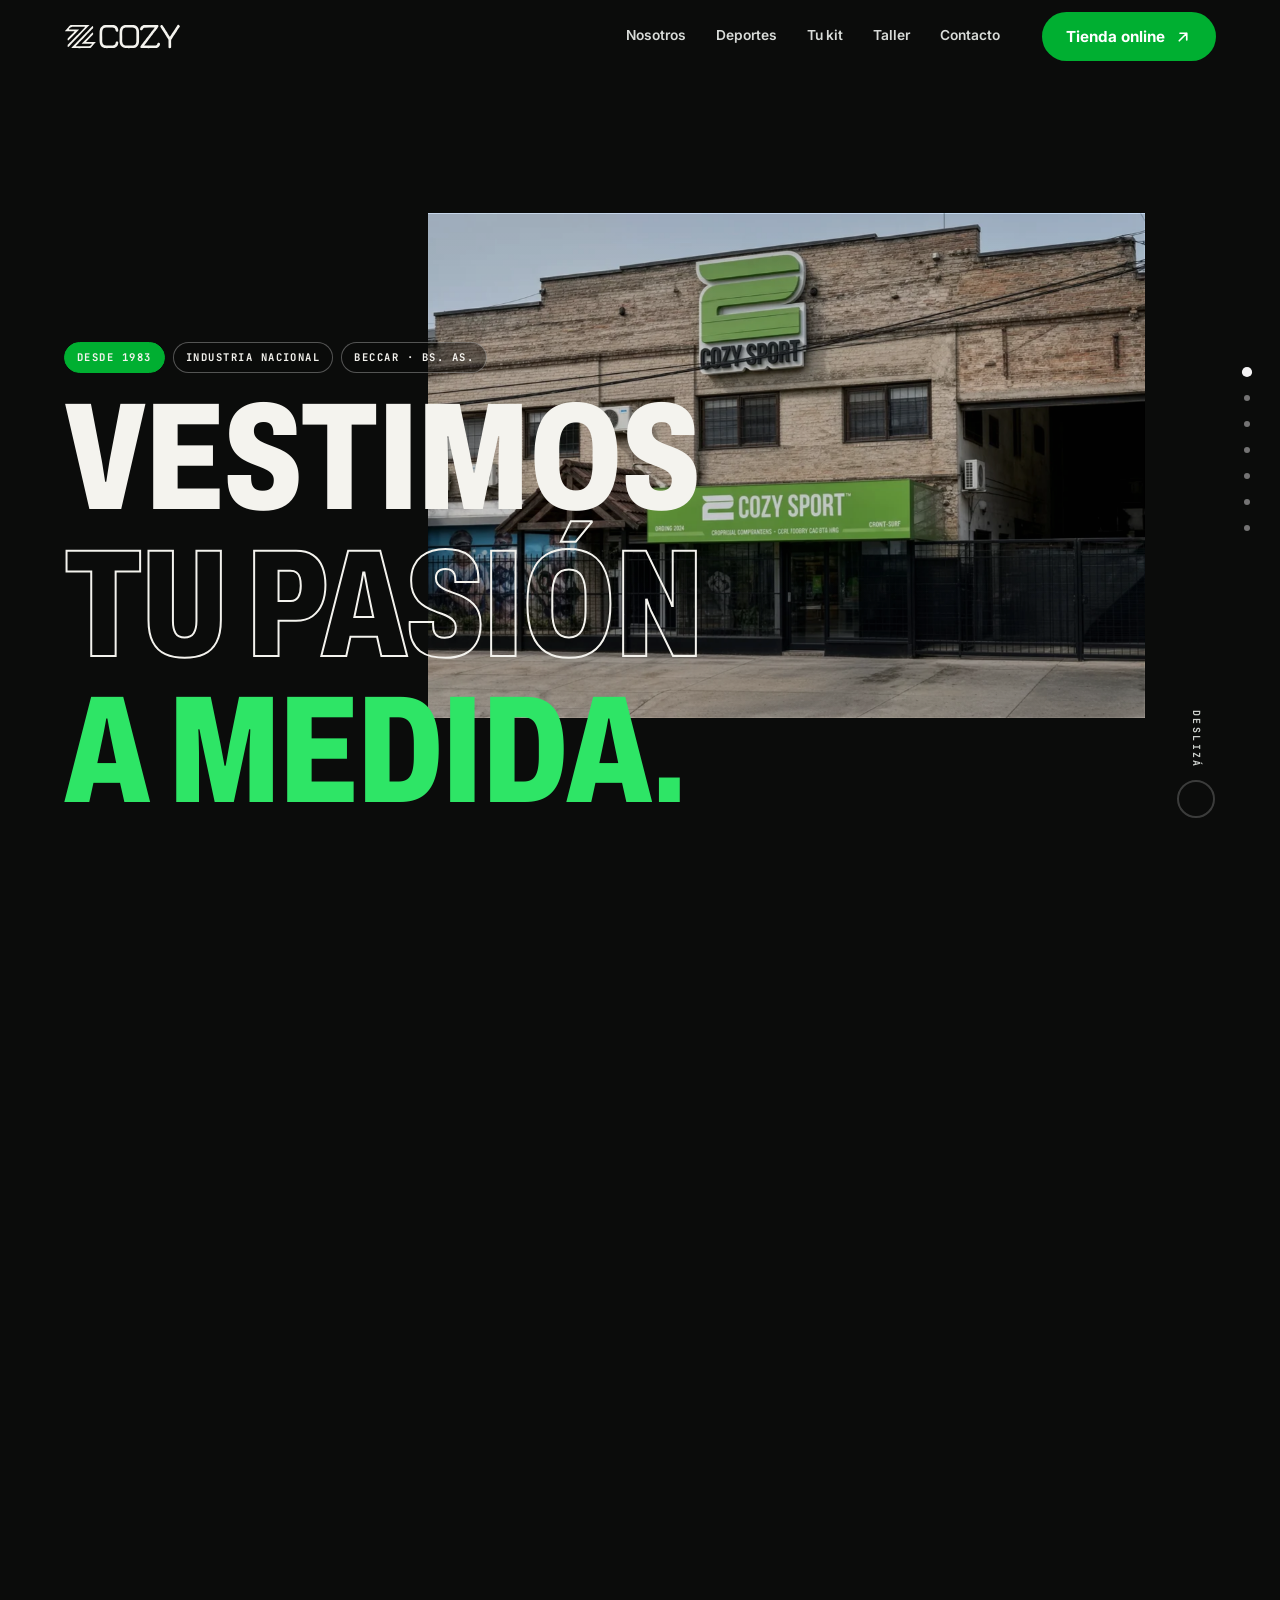
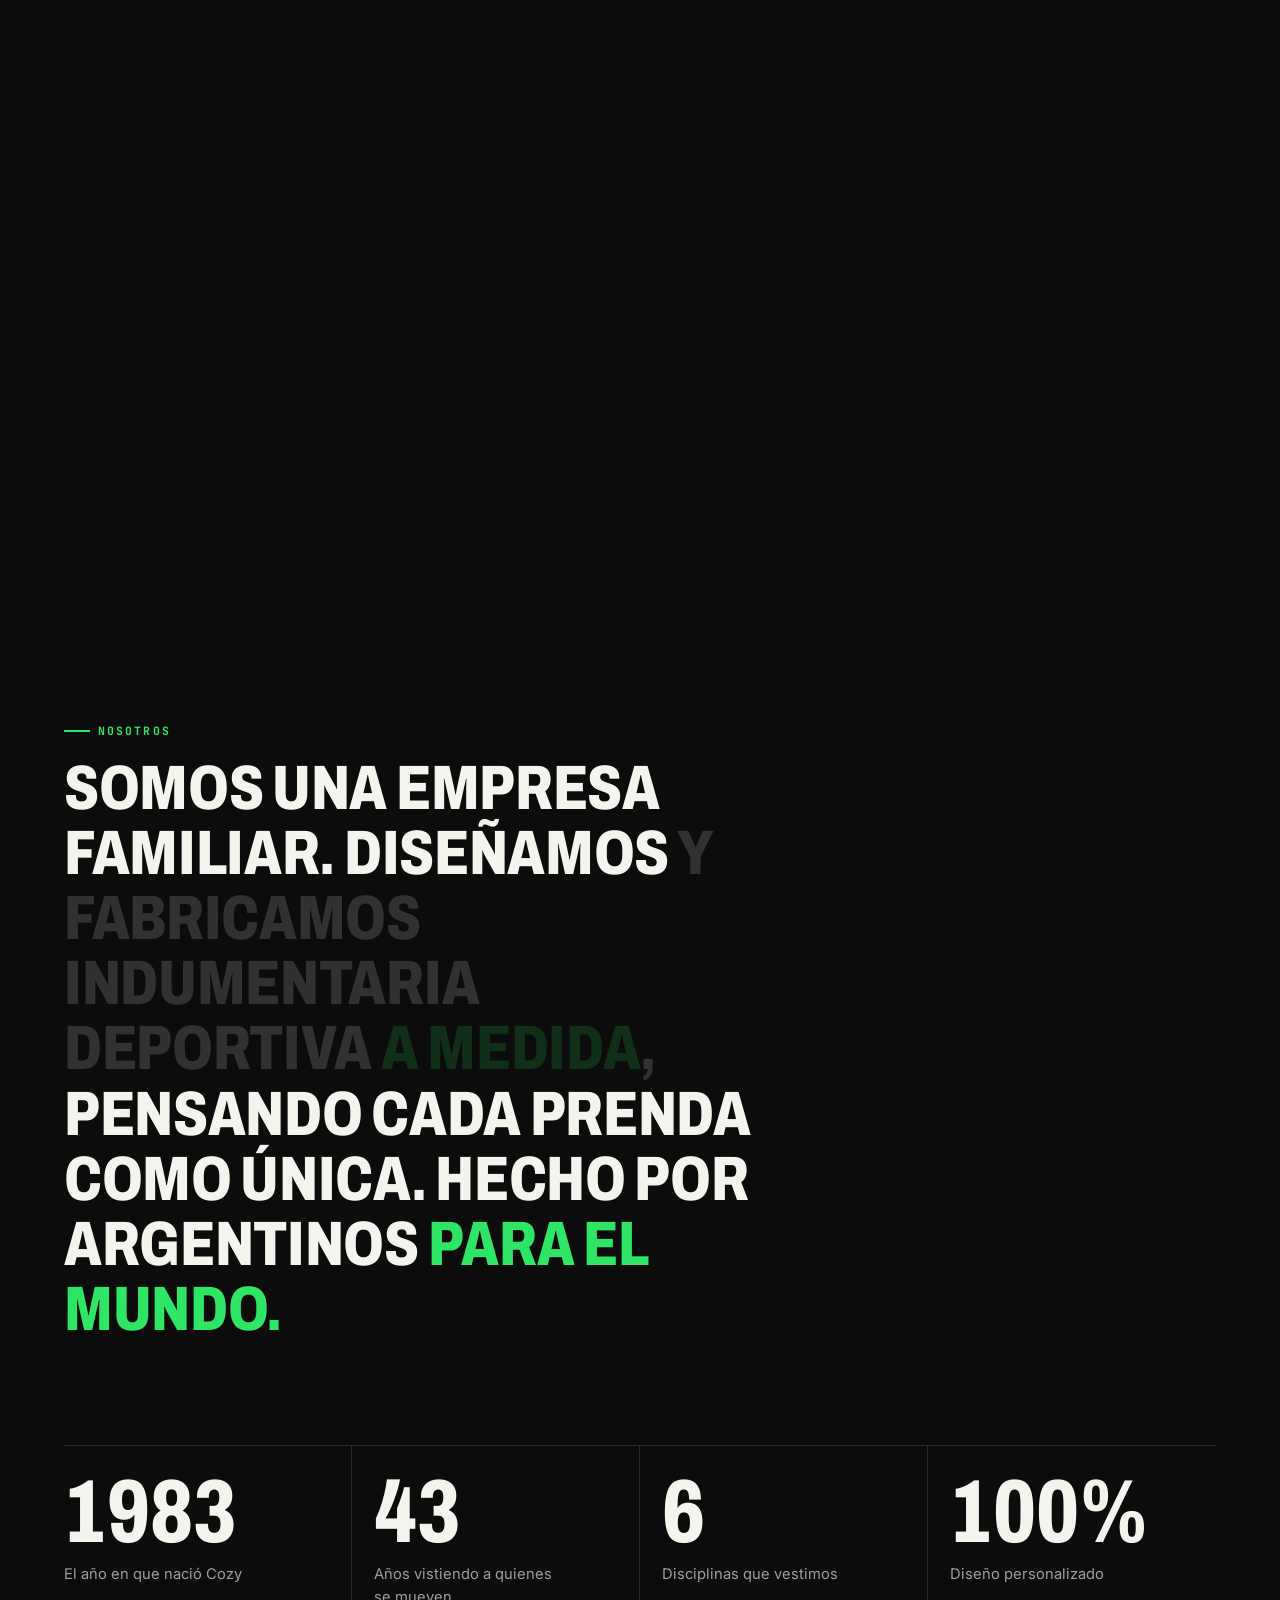
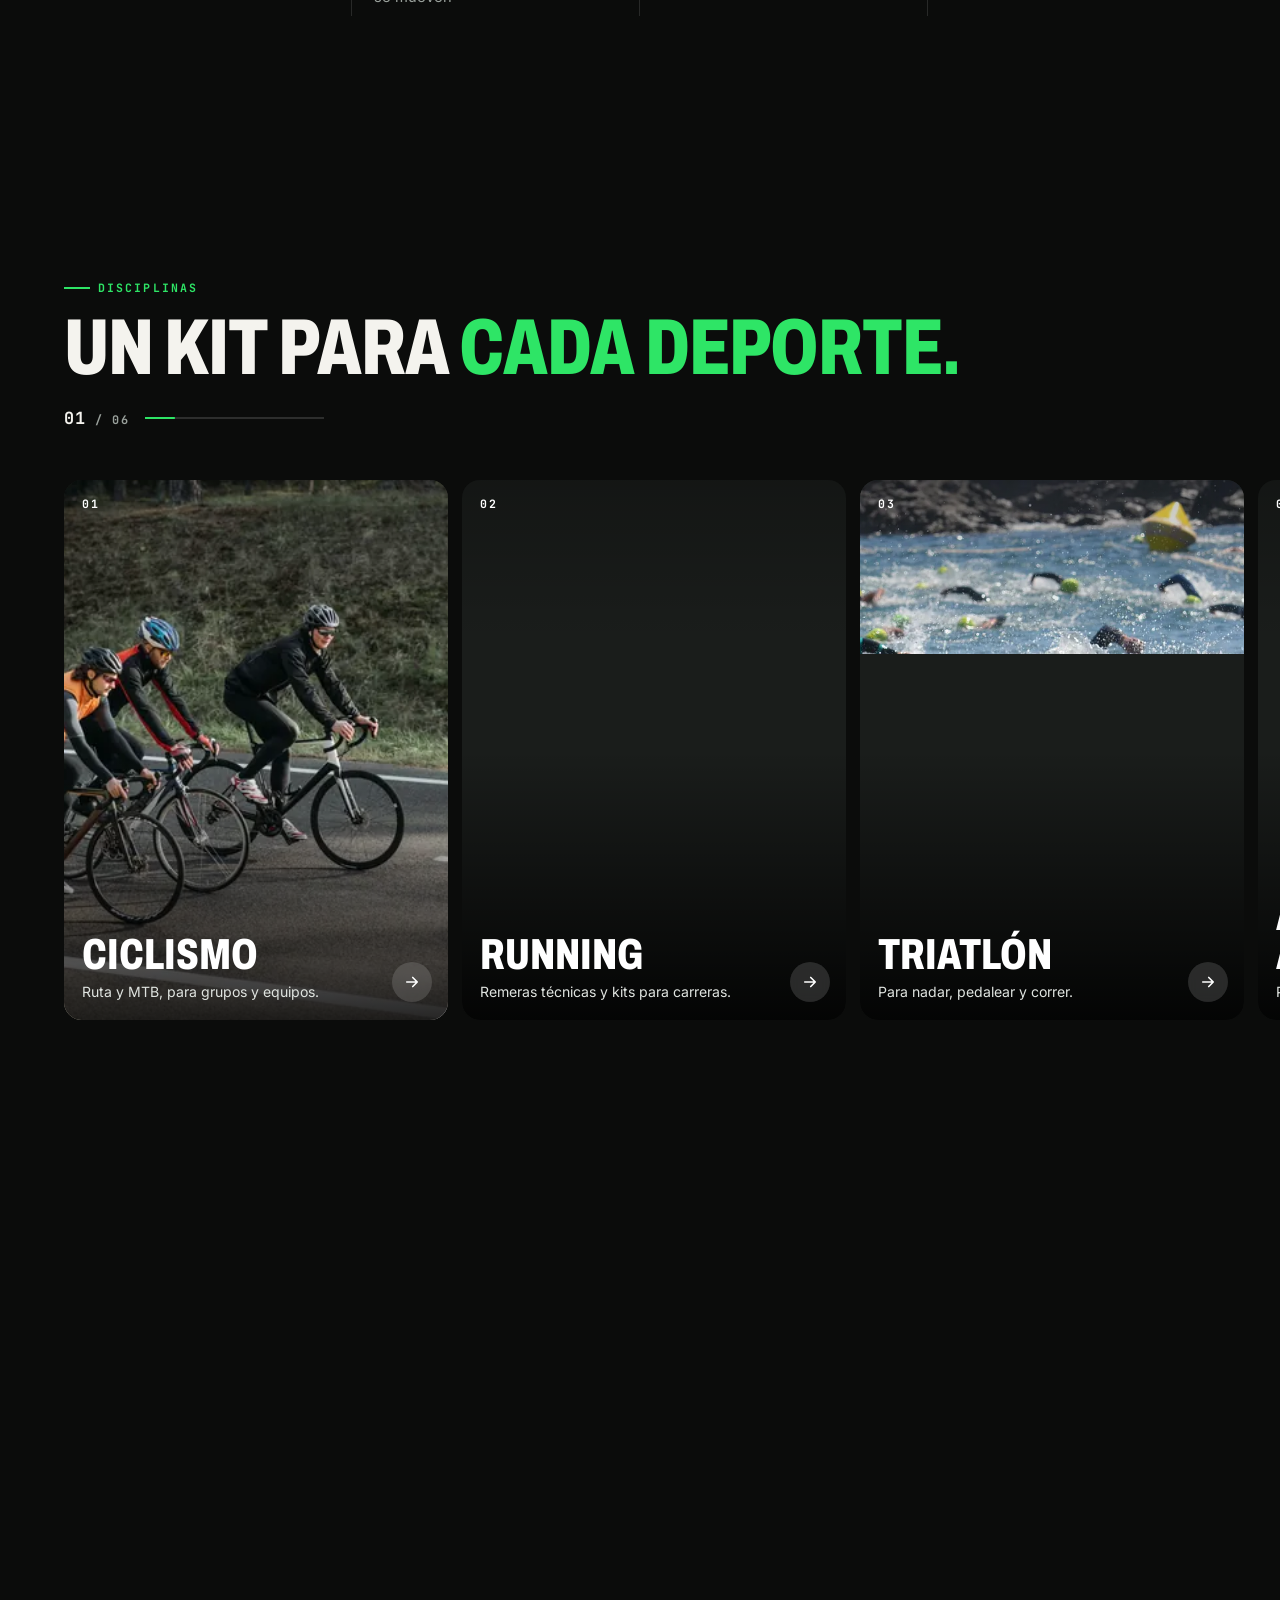
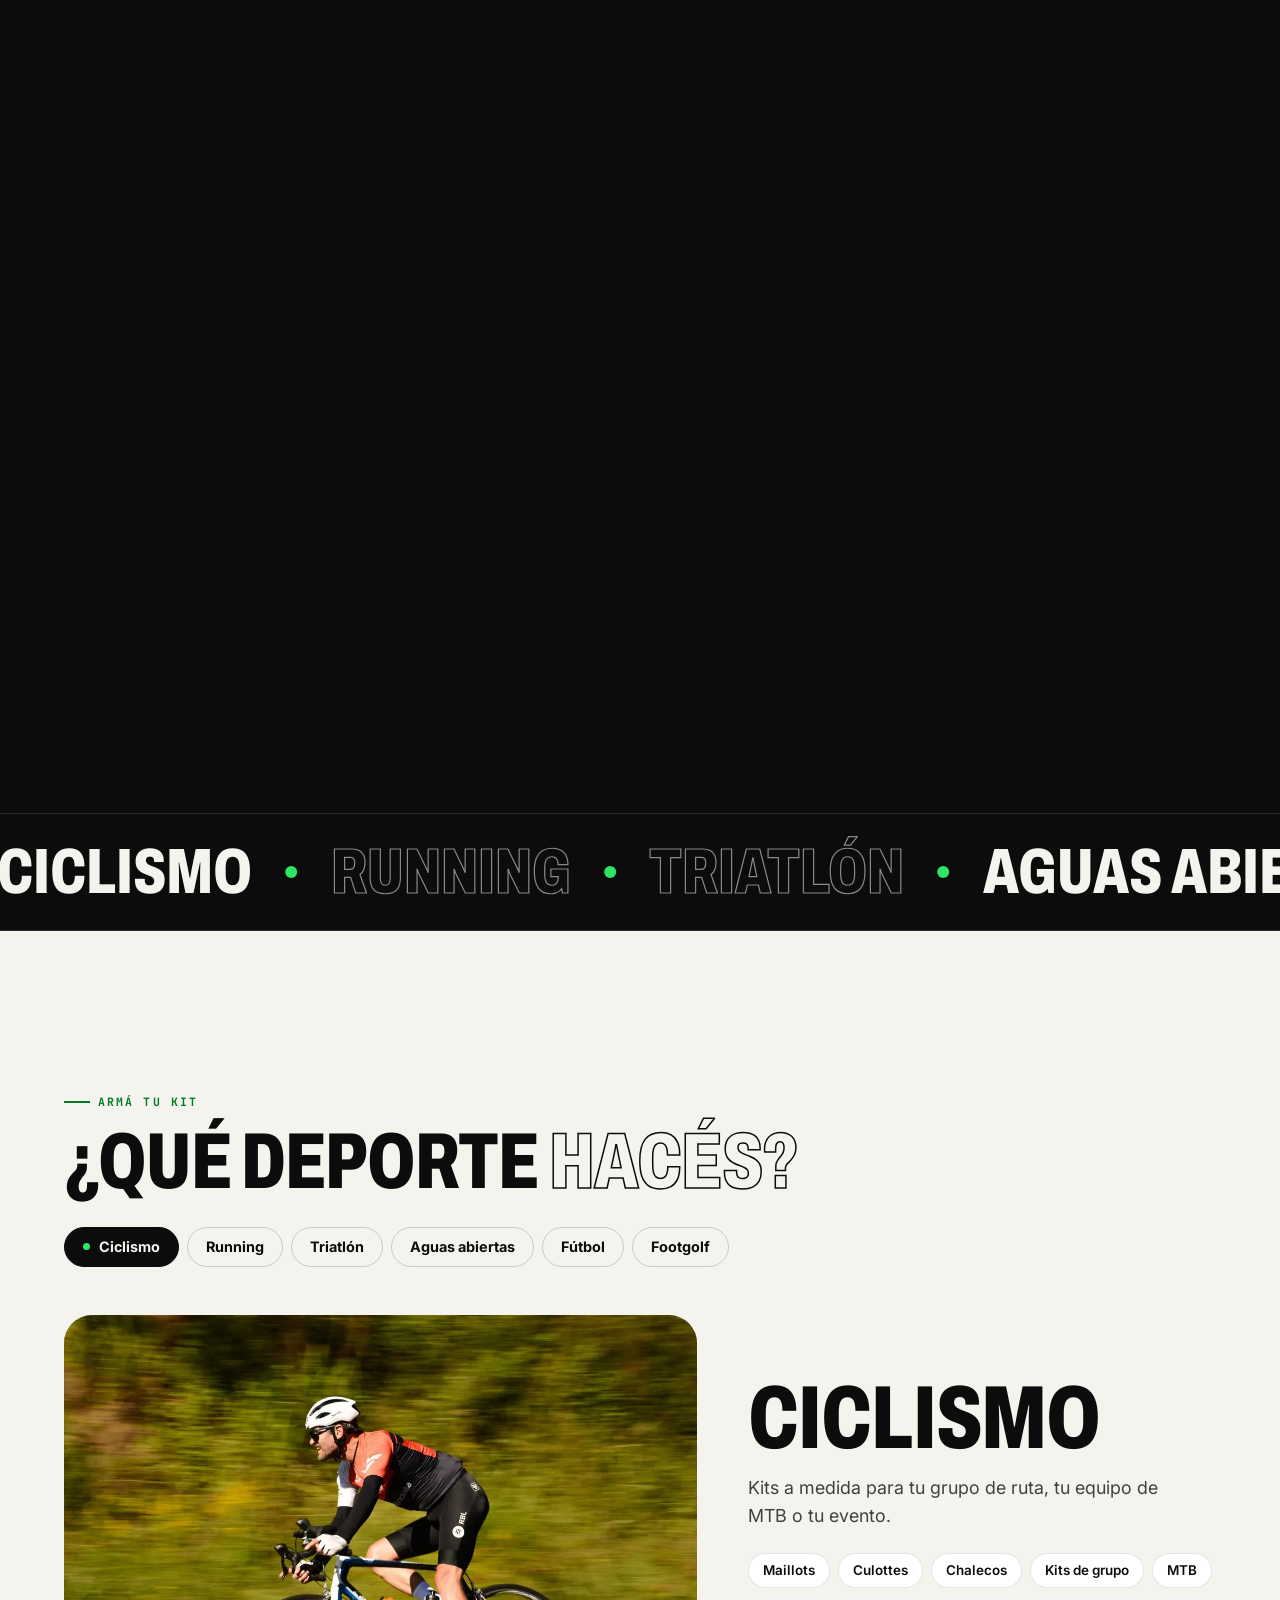
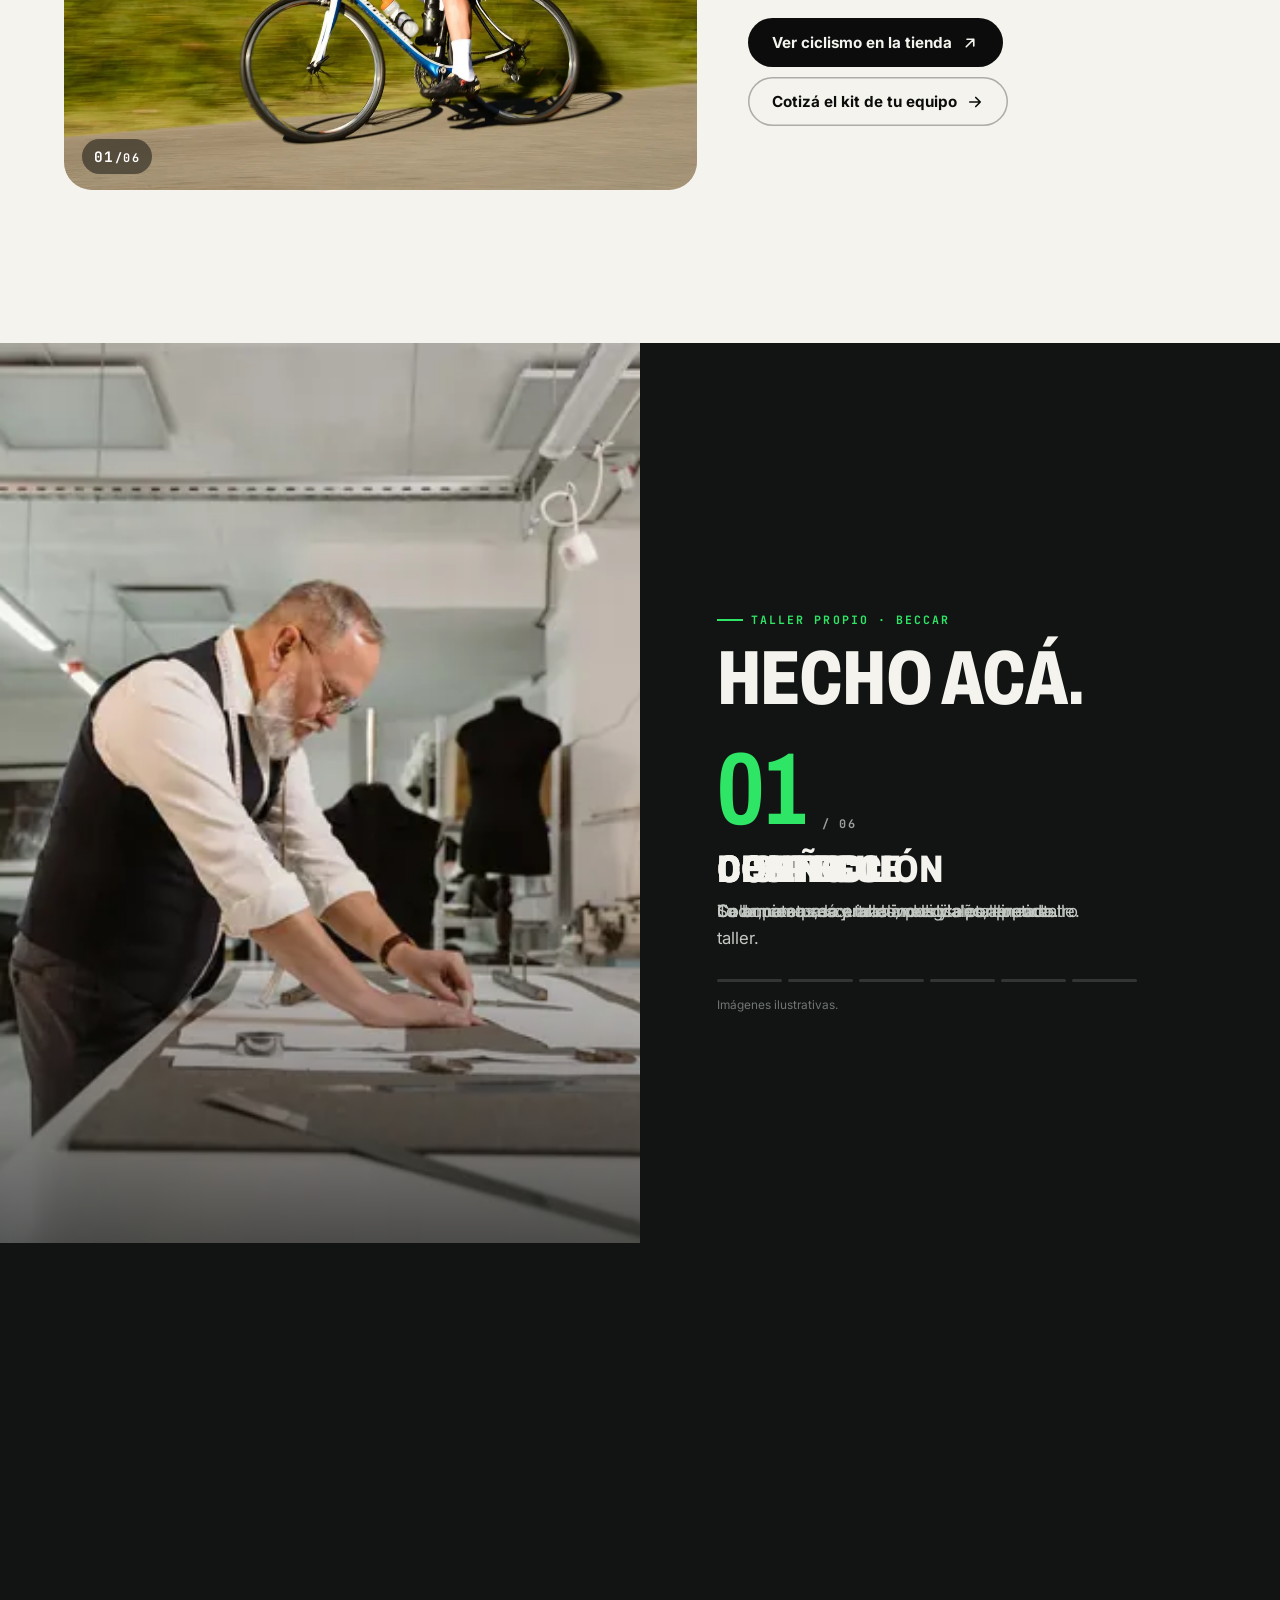
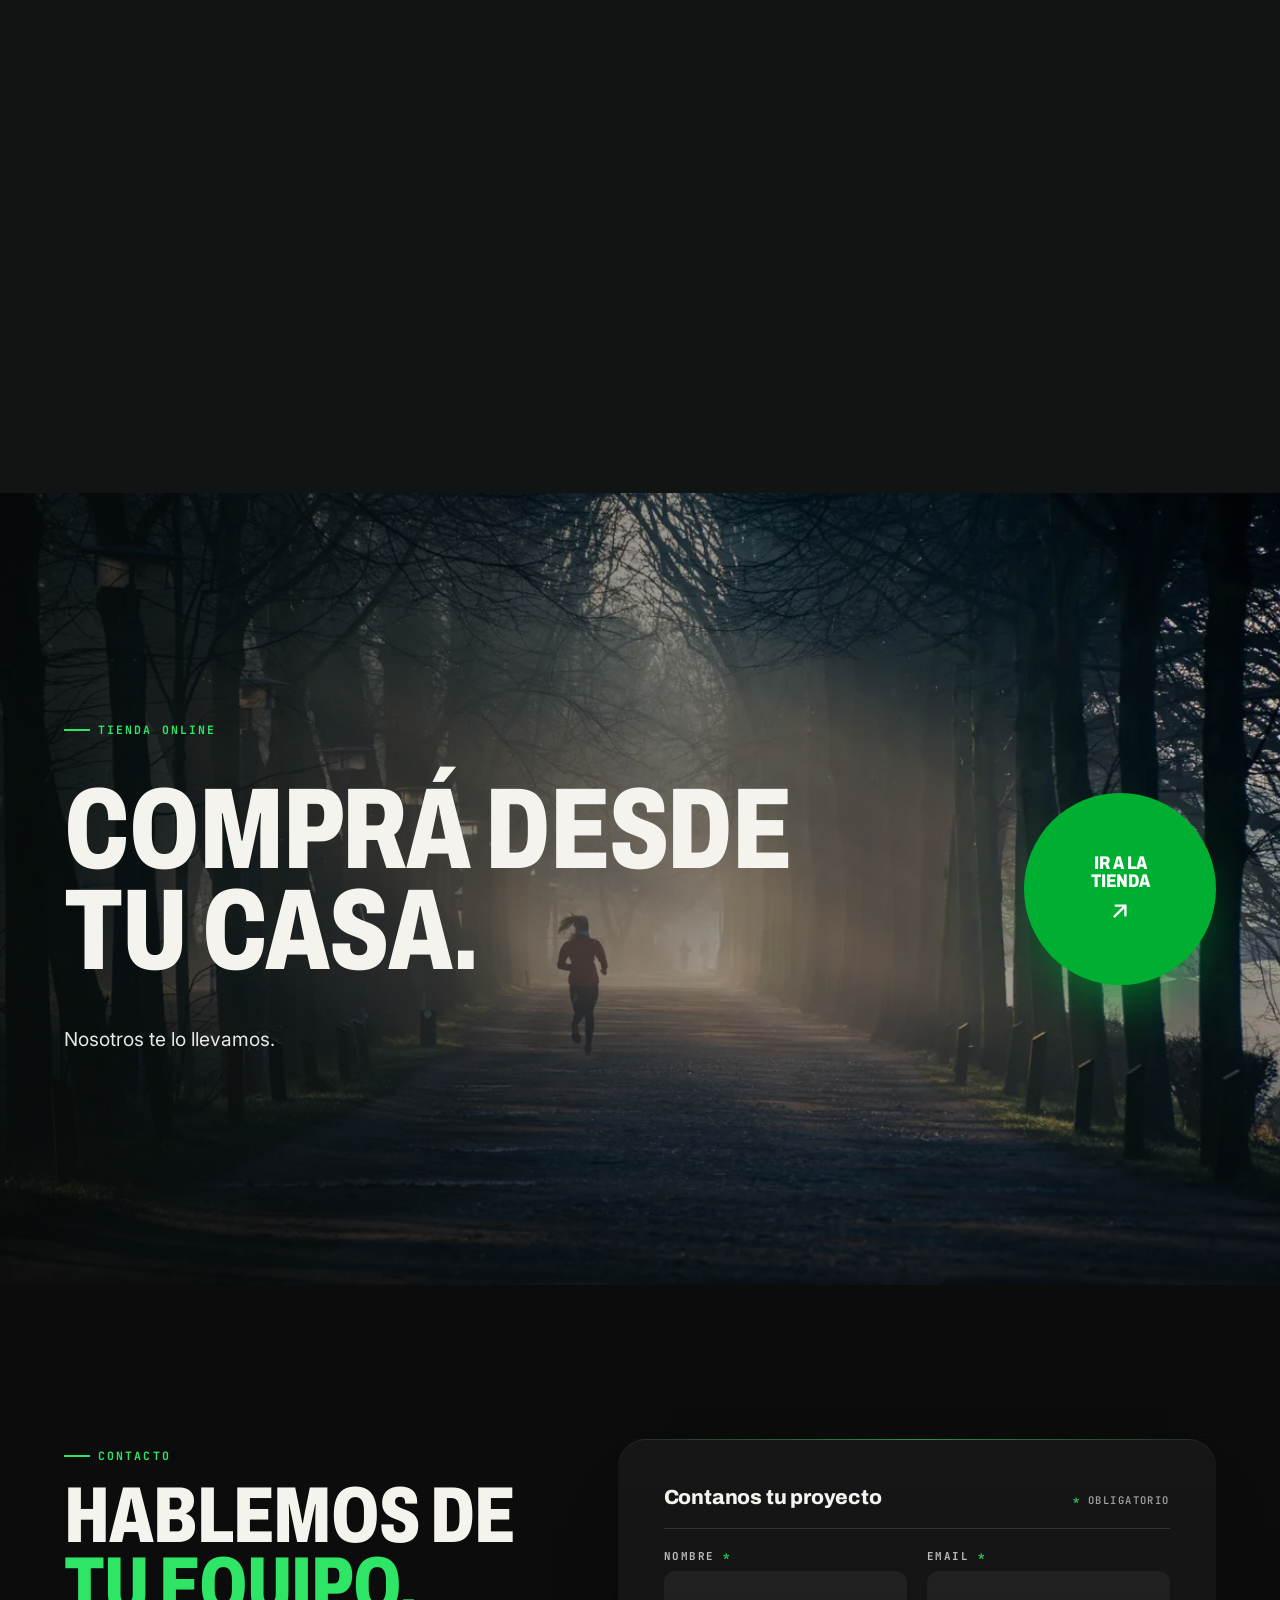
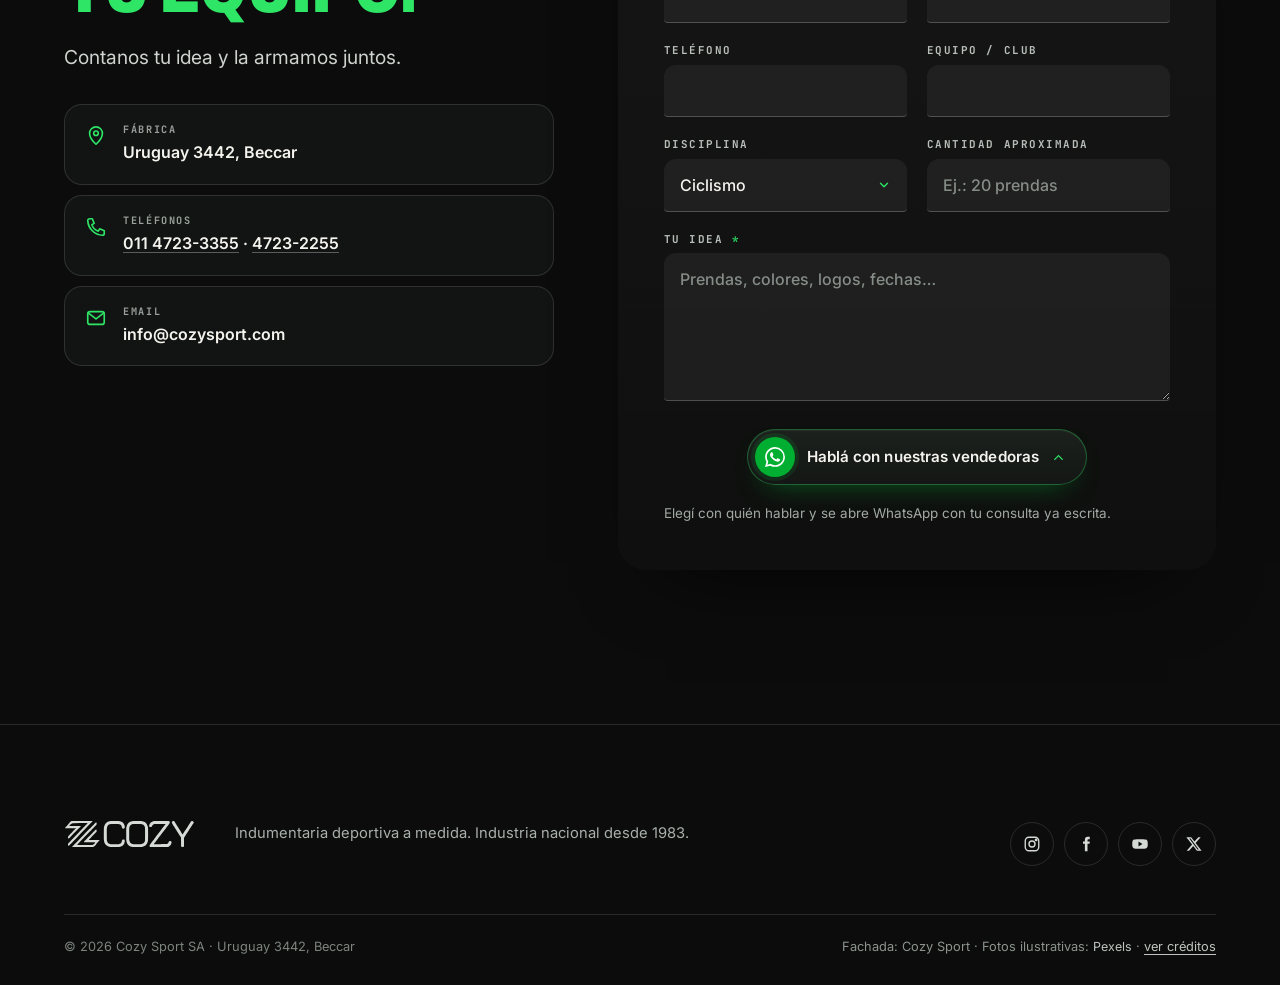
==== index.html @ d6eea544 "Cozy Sport portfolio 12: versión interactiva" ====
<!doctype html>
<html lang="es-AR">
<head>
<meta charset="utf-8">
<meta name="viewport" content="width=device-width,initial-scale=1,viewport-fit=cover">
<title>Cozy Sport · Indumentaria deportiva a medida · Hecho en Argentina desde 1983</title>
<meta name="description" content="Cozy Sport diseña y fabrica indumentaria deportiva personalizada: ciclismo, running, triatlón, aguas abiertas, fútbol y footgolf. Taller propio en Beccar, Buenos Aires, desde 1983.">
<meta name="theme-color" content="#0b0c0b">
<meta property="og:type" content="website">
<meta property="og:title" content="Cozy Sport · Indumentaria deportiva a medida">
<meta property="og:description" content="Del boceto a la meta. Indumentaria deportiva hecha en Beccar, Buenos Aires, desde 1983.">
<meta property="og:image" content="assets/img/og-image.jpg">
<meta property="og:image:width" content="1200">
<meta property="og:image:height" content="630">
<meta name="twitter:card" content="summary_large_image">
<meta property="og:locale" content="es_AR">
<link rel="icon" href="favicon.ico" sizes="48x48">
<link rel="icon" href="assets/img/favicon.svg" type="image/svg+xml">
<link rel="apple-touch-icon" href="assets/img/apple-icon.png">
<link rel="preconnect" href="https://fonts.googleapis.com">
<link rel="preconnect" href="https://fonts.gstatic.com" crossorigin>
<link href="https://fonts.googleapis.com/css2?family=Archivo:wdth,wght@62..125,400..900&family=Inter:wght@400;500;600;700&family=JetBrains+Mono:wght@500;700&display=swap" rel="stylesheet">
<link rel="preload" as="image" type="image/webp" href="assets/img/fachada-1280.webp" imagesrcset="assets/img/fachada-640.webp 640w, assets/img/fachada-1280.webp 1280w, assets/img/fachada-1728.webp 1728w" imagesizes="100vw">
<link rel="stylesheet" href="assets/css/styles.css?v=afeb5440ac">
<script>document.documentElement.classList.add('js')</script>
<script type="application/ld+json">
{"@context":"https://schema.org","@type":"ClothingStore","name":"Cozy Sport SA","description":"Indumentaria deportiva personalizada. Industria nacional desde 1983.","foundingDate":"1983","email":"info@cozysport.com","telephone":["+54 11 4723-3355","+54 11 4723-2255","+54 11 4723-3373"],"url":"https://cozysport.com/","address":{"@type":"PostalAddress","streetAddress":"Uruguay 3442","addressLocality":"Beccar","addressRegion":"Buenos Aires","postalCode":"1643","addressCountry":"AR"},"sameAs":["https://instagram.com/cozysport","https://www.facebook.com/cozysport","https://twitter.com/cozysport","https://www.youtube.com/channel/UCqqrq2bQ2Q-Dgik3gxvm1Yw","https://tiendacozy.com/"]}
</script>
</head>
<body>
<a class="skip" href="#main">Saltar al contenido</a>

<svg width="0" height="0" style="position:absolute" aria-hidden="true">
 <defs>
  <symbol id="i-wordmark" viewBox="20 15 3310 710" overflow="visible"><path fill-rule="evenodd" d="M231,699C225,696 226,693 233,688C236,686 249,672 264,657C278,643 297,622 307,613C317,603 336,583 350,569C391,525 435,480 509,404C570,340 633,276 667,240C681,225 714,191 739,165C765,139 795,108 806,96C827,75 830,72 834,72C841,72 849,92 849,109C849,120 848,124 842,134C837,142 834,144 751,230C717,265 683,300 676,308C669,315 654,330 644,341C604,383 572,416 510,480C475,517 439,553 432,560C425,568 405,588 389,604C373,621 359,636 358,638C354,642 354,647 357,649C358,650 414,650 540,650C747,649 732,650 751,641C770,632 784,621 799,603C808,593 810,589 810,584C810,580 809,578 805,577C803,577 741,577 668,577C595,577 533,577 531,577C529,576 528,575 527,573C525,567 526,565 575,517C635,456 669,421 728,360C805,281 826,260 830,258C835,256 838,258 843,268C848,278 849,284 849,293C849,309 845,316 814,347C791,371 728,436 690,476C678,488 665,501 661,506C651,515 650,517 655,521L657,523L787,523L916,523L919,526C923,530 921,533 913,542C909,545 902,552 898,557C876,582 843,620 837,627C808,663 800,671 788,681C778,690 767,696 756,699C747,701 235,702 231,699ZM1202,700C1153,698 1106,677 1078,645C1050,613 1035,571 1031,510C1030,490 1030,251 1031,234C1032,217 1036,190 1038,182C1043,158 1054,132 1066,114C1077,97 1099,77 1114,70C1117,68 1121,66 1123,64C1125,63 1130,61 1134,60C1137,58 1144,56 1147,54C1151,52 1157,50 1161,50C1165,49 1174,47 1180,45C1200,40 1210,40 1306,40C1402,40 1409,40 1430,45C1438,47 1446,49 1449,50C1452,51 1458,53 1462,54C1465,56 1471,58 1474,59C1480,61 1494,69 1502,75C1523,91 1543,119 1551,144C1553,149 1555,156 1556,159C1559,167 1561,188 1561,202C1562,219 1556,227 1541,232C1519,240 1497,230 1489,210C1489,207 1486,198 1484,189C1481,170 1479,164 1473,155C1459,132 1439,122 1396,117C1388,117 1223,117 1214,117C1192,120 1169,125 1158,131C1135,143 1121,163 1114,191C1106,226 1106,229 1106,387C1107,529 1106,520 1113,548C1117,565 1121,575 1127,584C1137,600 1157,615 1171,618C1175,619 1182,621 1186,622C1203,628 1202,628 1306,628C1411,628 1410,628 1425,622C1430,621 1436,619 1439,618C1449,616 1464,604 1472,591C1478,582 1481,573 1485,553C1489,535 1492,527 1499,520C1506,513 1513,510 1527,511C1550,511 1561,521 1561,542C1561,558 1558,580 1555,588C1554,592 1551,599 1550,604C1549,608 1547,613 1546,615C1545,616 1542,621 1540,625C1524,658 1489,684 1448,695C1425,700 1430,700 1314,700C1255,701 1205,701 1202,700ZM1765,700C1713,696 1664,671 1639,636C1617,607 1607,577 1600,528C1599,516 1599,499 1598,382C1598,294 1598,245 1599,234C1603,179 1615,139 1638,108C1649,94 1668,77 1681,71C1684,69 1688,67 1691,65C1693,63 1698,61 1700,60C1703,60 1709,57 1714,55C1719,53 1726,50 1730,50C1735,49 1743,47 1750,45C1769,40 1778,40 1874,40C1969,40 1978,40 1999,45C2006,47 2015,49 2019,50C2023,50 2030,52 2034,54C2038,56 2044,59 2047,60C2070,67 2100,90 2116,114C2129,133 2143,166 2146,186C2147,191 2148,199 2149,206C2153,229 2153,238 2153,382C2152,477 2152,521 2151,526C2151,529 2149,540 2147,550C2145,564 2143,572 2140,582C2117,650 2070,688 1996,699C1987,701 1781,701 1765,700ZM2211,700C2205,699 2202,698 2197,692C2190,685 2189,679 2189,667C2190,658 2190,657 2194,648C2200,637 2206,630 2213,621C2218,614 2232,596 2256,564C2264,554 2273,542 2277,536C2282,531 2292,518 2300,507C2309,496 2317,485 2318,484C2326,474 2380,403 2393,385C2402,374 2413,359 2417,353C2428,339 2453,306 2476,276C2496,250 2511,230 2532,202C2540,192 2549,180 2552,176C2556,172 2561,165 2564,161C2567,157 2573,149 2578,144C2592,126 2591,127 2591,123C2591,119 2590,118 2588,117C2586,117 2540,117 2447,117L2308,118L2300,120C2279,127 2265,139 2260,155C2253,174 2244,188 2234,193C2228,196 2204,195 2198,192C2192,189 2185,182 2182,177C2172,158 2193,105 2220,79C2234,67 2256,53 2270,50C2272,49 2279,47 2284,45C2302,39 2298,40 2496,40L2676,40L2682,42C2688,45 2696,53 2699,59C2701,63 2701,66 2702,74C2703,93 2701,96 2662,148C2653,159 2644,171 2640,176C2633,185 2621,201 2605,222C2594,236 2589,242 2580,254C2577,258 2570,267 2565,274C2559,281 2552,290 2550,293C2547,297 2542,304 2537,310C2533,316 2525,326 2519,334C2513,342 2505,352 2501,358C2497,364 2486,378 2477,390C2468,401 2450,425 2437,442C2424,459 2410,477 2406,482C2402,488 2394,498 2389,504C2384,511 2374,523 2368,532C2355,549 2342,565 2323,590C2316,600 2308,610 2305,613C2300,620 2299,623 2302,626L2304,628L2462,628C2613,627 2621,627 2626,626C2637,622 2649,615 2654,610C2660,605 2667,592 2670,583C2672,575 2674,571 2679,564C2687,553 2696,550 2713,550C2730,551 2739,556 2745,569C2749,577 2749,584 2746,595C2744,600 2742,606 2742,610C2740,618 2730,638 2723,647C2703,677 2668,697 2631,700C2620,701 2217,701 2211,700ZM3012,701C3012,700 3010,700 3008,700C3003,699 2995,692 2992,686C2988,679 2988,673 2988,569C2988,454 2989,464 2979,449C2976,444 2972,438 2970,434C2967,430 2960,419 2954,409C2948,399 2940,387 2938,383C2935,379 2931,372 2928,368C2926,365 2922,357 2919,352C2915,348 2911,340 2908,336C2905,331 2899,321 2894,312C2888,304 2879,290 2874,280C2868,271 2860,258 2856,252C2852,246 2847,238 2844,234C2842,230 2835,219 2829,209C2822,199 2811,181 2803,169C2796,157 2786,141 2781,133C2776,126 2770,116 2768,112C2749,82 2750,66 2772,49C2782,42 2787,40 2796,40C2811,40 2819,48 2845,91C2848,96 2854,106 2858,112C2862,118 2867,126 2868,129C2870,132 2875,140 2879,146C2883,152 2888,160 2890,164C2892,167 2897,175 2901,182C2906,189 2912,198 2915,203C2917,208 2922,215 2925,220C2928,225 2933,232 2935,236C2937,239 2942,247 2945,252C2948,256 2955,267 2960,276C2966,285 2971,294 2973,296C2979,306 2986,317 2990,324C2992,327 2997,336 3002,344C3007,351 3012,360 3014,363C3023,380 3028,380 3038,363C3040,360 3046,351 3051,343C3056,335 3067,319 3074,307C3082,296 3092,280 3096,274C3101,267 3112,249 3122,234C3132,220 3148,194 3160,177C3192,128 3215,93 3225,78C3250,38 3262,32 3286,48C3306,62 3310,67 3310,79C3310,88 3309,92 3299,105C3295,110 3289,118 3286,123C3282,129 3278,135 3276,138C3274,141 3268,150 3262,159C3256,168 3247,181 3243,188C3238,196 3227,213 3219,226C3210,239 3199,257 3194,264C3166,307 3146,336 3136,352C3126,368 3112,390 3097,413C3080,440 3067,459 3065,463C3064,466 3063,471 3063,567C3063,622 3063,671 3063,675C3062,686 3057,694 3048,698C3045,700 3043,700 3029,701C3020,701 3013,701 3012,701ZM133,671C130,670 129,666 125,655C119,638 119,629 126,616C131,604 122,614 260,471C324,406 353,375 389,338C439,285 584,135 602,118C615,105 618,99 614,96C613,94 597,94 432,94L252,95L239,97C211,103 189,118 168,144C159,156 157,161 161,166L164,168L302,168C431,168 439,168 441,170C443,172 444,176 442,179C441,181 427,196 409,214C365,258 330,294 291,334C273,353 245,382 229,398C213,414 187,441 171,457C141,487 139,488 134,486C128,483 121,464 121,451C121,435 125,429 159,394C174,378 209,342 237,313C265,284 295,254 303,246C317,232 318,231 318,228C318,225 317,224 316,223C314,222 276,222 183,222C37,222 46,222 46,216C46,213 47,211 55,204C65,194 81,178 101,154C107,147 117,135 124,128C130,120 138,110 143,104C177,64 190,53 216,43C227,39 226,40 487,40L738,40L741,42C746,45 745,47 732,61C675,120 569,229 498,302C452,350 400,404 351,456C328,479 305,503 208,602C180,631 154,658 150,662C142,671 138,673 133,671ZM1970,627C1977,627 1986,625 1990,624C1994,623 2002,621 2008,619C2030,613 2051,597 2061,576C2067,564 2073,539 2075,520C2077,499 2076,223 2074,212C2069,188 2063,170 2055,159C2037,134 2010,122 1965,117C1956,117 1790,117 1782,117C1770,119 1762,120 1749,124C1719,131 1702,145 1689,170C1684,181 1683,183 1680,201C1673,233 1674,229 1674,372C1674,514 1673,509 1680,542C1685,569 1692,585 1707,599C1715,607 1730,616 1738,618C1742,618 1750,621 1756,623C1765,625 1772,626 1779,627C1794,628 1954,628 1970,627Z"/></symbol>
  <symbol id="i-z" viewBox="50 100 412 312"><path transform="translate(51.20 101.74) scale(0.126186)" fill-rule="evenodd" d="M 792 26 C 791 27, 786 27, 758 27 C 729 27, 724 27, 723 29 C 722 30, 719 30, 710 30 C 700 30, 697 30, 696 32 C 695 33, 693 33, 686 33 C 678 33, 676 33, 675 35 C 674 36, 672 36, 668 36 C 663 36, 661 36, 660 38 C 659 38, 657 39, 654 39 C 651 39, 649 40, 648 41 C 647 41, 645 42, 642 42 C 639 42, 637 43, 636 44 C 635 44, 633 45, 632 45 C 630 45, 628 46, 627 47 C 626 47, 624 48, 623 48 C 621 48, 619 49, 618 50 C 617 50, 615 51, 614 51 C 612 51, 610 52, 609 53 C 608 53, 607 54, 606 54 C 605 54, 604 55, 603 56 C 602 56, 601 57, 600 57 C 599 57, 598 58, 597 59 C 596 59, 595 60, 594 60 C 593 60, 592 61, 591 62 C 590 62, 589 63, 588 63 C 587 63, 586 64, 585 65 C 584 65, 583 66, 582 66 C 581 66, 580 67, 579 68 C 578 68, 577 69, 576 69 C 575 69, 574 70, 573 71 C 572 71, 571 72, 570 72 C 569 72, 567 73, 566 75 C 564 77, 562 78, 561 78 C 560 78, 558 79, 557 81 C 555 83, 553 84, 552 84 C 551 84, 549 85, 548 87 C 546 89, 544 90, 543 90 C 542 90, 539 93, 536 96 C 532 99, 529 102, 528 102 C 527 102, 522 106, 518 111 C 513 116, 508 120, 507 120 C 505 120, 462 163, 462 165 C 462 166, 455 173, 447 182 C 439 190, 432 197, 432 198 C 432 199, 427 204, 422 210 C 416 216, 411 221, 411 222 C 411 223, 408 227, 404 231 C 399 235, 396 239, 396 240 C 396 241, 392 246, 387 251 C 382 255, 378 260, 378 261 C 378 262, 375 266, 371 270 C 366 274, 363 278, 363 279 C 363 280, 360 284, 356 288 C 351 292, 348 296, 348 297 C 348 298, 345 302, 341 306 C 336 310, 333 314, 333 315 C 333 316, 330 320, 326 324 C 321 328, 318 332, 318 333 C 318 334, 315 338, 311 342 C 306 346, 303 350, 303 351 C 303 352, 299 357, 294 362 C 289 366, 285 371, 285 372 C 285 373, 282 377, 278 381 C 273 385, 270 389, 270 390 C 270 391, 267 395, 263 399 C 258 403, 255 407, 255 408 C 255 409, 250 414, 245 420 C 239 426, 234 431, 234 432 C 234 433, 229 438, 224 444 C 218 450, 213 455, 213 456 C 213 457, 208 462, 203 468 C 197 474, 192 479, 192 480 C 192 481, 187 486, 182 492 C 176 498, 171 503, 171 504 C 171 505, 166 510, 161 516 C 155 522, 150 527, 150 528 C 150 529, 145 534, 140 540 C 134 546, 129 551, 129 552 C 129 553, 124 558, 119 564 C 113 570, 108 575, 108 576 C 108 577, 103 583, 96 590 C 89 596, 84 602, 84 603 C 84 604, 79 609, 74 615 C 68 621, 63 626, 63 627 C 63 628, 58 633, 53 639 C 47 645, 42 650, 42 651 C 42 652, 38 657, 33 662 C 27 668, 24 671, 24 673 C 25 674, 25 675, 537 675 C 819 675, 1050 675, 1050 676 C 1050 676, 1036 691, 1019 708 C 1001 725, 987 740, 987 741 C 987 742, 964 765, 936 794 C 908 822, 885 845, 885 846 C 885 847, 861 871, 833 900 C 804 929, 780 953, 780 954 C 780 955, 757 978, 729 1007 C 701 1035, 678 1058, 678 1059 C 678 1060, 654 1084, 626 1113 C 597 1142, 573 1166, 573 1167 C 573 1168, 549 1192, 521 1221 C 492 1250, 468 1274, 468 1275 C 468 1276, 445 1299, 417 1328 C 389 1356, 366 1379, 366 1380 C 366 1381, 357 1391, 345 1403 C 333 1414, 324 1424, 324 1425 C 324 1426, 323 1427, 323 1428 C 322 1428, 321 1429, 321 1431 C 321 1432, 320 1433, 320 1434 C 319 1434, 318 1435, 318 1436 C 318 1438, 317 1439, 317 1440 C 316 1441, 315 1443, 315 1445 C 315 1446, 314 1448, 314 1449 C 313 1450, 312 1452, 312 1454 C 312 1455, 311 1457, 311 1458 C 310 1459, 309 1461, 309 1464 C 309 1467, 308 1469, 308 1470 C 306 1471, 306 1474, 306 1484 C 306 1493, 306 1496, 305 1497 C 303 1498, 303 1500, 303 1506 C 303 1512, 303 1514, 305 1515 C 306 1516, 306 1519, 306 1529 C 306 1538, 306 1541, 308 1542 C 309 1543, 309 1545, 309 1550 C 309 1554, 309 1556, 311 1557 C 311 1558, 312 1560, 312 1563 C 312 1566, 313 1568, 314 1569 C 314 1570, 315 1572, 315 1574 C 315 1575, 316 1577, 317 1578 C 317 1579, 318 1581, 318 1583 C 318 1584, 319 1586, 320 1587 C 320 1588, 321 1590, 321 1592 C 321 1593, 322 1595, 323 1596 C 323 1597, 324 1598, 324 1600 C 324 1601, 325 1602, 326 1602 C 326 1603, 327 1604, 327 1605 C 327 1607, 328 1608, 329 1608 C 329 1609, 330 1610, 330 1611 C 330 1613, 331 1614, 332 1614 C 332 1615, 333 1616, 333 1617 C 333 1619, 334 1620, 335 1620 C 335 1621, 336 1622, 336 1623 C 336 1625, 337 1626, 338 1626 C 338 1627, 339 1628, 339 1629 C 339 1631, 340 1632, 341 1632 C 341 1633, 342 1634, 342 1635 C 342 1636, 343 1638, 345 1640 C 347 1641, 348 1643, 348 1645 C 348 1646, 349 1647, 349 1647 C 350 1648, 351 1649, 351 1650 C 352 1656, 355 1654, 392 1616 C 412 1596, 429 1579, 429 1578 C 429 1577, 465 1541, 509 1497 C 552 1453, 588 1417, 588 1416 C 588 1415, 624 1379, 668 1335 C 711 1291, 747 1255, 747 1254 C 747 1253, 783 1217, 827 1173 C 870 1129, 906 1093, 906 1092 C 906 1091, 942 1055, 986 1011 C 1029 967, 1065 931, 1065 930 C 1065 929, 1100 893, 1143 851 C 1186 808, 1221 772, 1221 771 C 1221 770, 1257 734, 1301 690 C 1344 646, 1380 610, 1380 609 C 1380 608, 1406 581, 1439 549 C 1482 506, 1497 490, 1497 489 C 1497 487, 1496 486, 957 486 L 418 486 417 483 C 417 482, 417 481, 418 480 C 419 480, 420 479, 420 476 C 420 473, 421 472, 423 470 C 425 468, 426 466, 426 465 C 426 464, 427 463, 428 462 C 428 462, 429 461, 429 459 C 429 458, 430 457, 431 456 C 431 456, 432 455, 432 453 C 432 452, 433 451, 434 450 C 434 450, 435 449, 435 448 C 435 446, 436 444, 438 443 C 440 441, 441 439, 441 438 C 441 437, 442 436, 443 435 C 443 435, 444 434, 444 433 C 444 431, 445 429, 447 428 C 449 426, 450 424, 450 423 C 450 422, 451 420, 453 419 C 455 417, 456 415, 456 414 C 456 413, 458 410, 461 408 C 463 406, 465 403, 465 402 C 465 401, 466 399, 468 398 C 470 396, 471 394, 471 393 C 471 392, 474 389, 477 386 C 480 382, 483 379, 483 378 C 483 377, 488 372, 494 366 C 499 360, 504 355, 504 354 C 504 352, 526 330, 528 330 C 529 330, 534 325, 540 320 C 546 314, 551 309, 552 309 C 553 309, 556 306, 560 303 C 563 300, 566 297, 567 297 C 568 297, 570 296, 572 294 C 573 292, 575 291, 576 291 C 577 291, 579 290, 581 288 C 582 286, 584 285, 585 285 C 586 285, 588 284, 590 282 C 591 280, 593 279, 594 279 C 595 279, 597 278, 599 276 C 600 274, 602 273, 603 273 C 604 273, 605 272, 606 272 C 607 271, 608 270, 609 270 C 610 270, 612 269, 614 267 C 615 265, 617 264, 618 264 C 619 264, 620 263, 621 263 C 622 262, 623 261, 624 261 C 625 261, 626 260, 627 260 C 628 259, 629 258, 630 258 C 631 258, 632 257, 633 257 C 634 256, 635 255, 636 255 C 637 255, 638 254, 639 254 C 640 253, 641 252, 642 252 C 643 252, 644 251, 645 251 C 646 250, 648 249, 650 249 C 651 249, 653 248, 654 248 C 655 247, 656 246, 657 246 C 658 246, 659 245, 660 245 C 661 244, 663 243, 665 243 C 666 243, 668 242, 669 242 C 670 241, 671 240, 672 240 C 673 240, 674 239, 675 239 C 676 238, 678 237, 680 237 C 681 237, 683 236, 684 236 C 685 235, 687 234, 689 234 C 690 234, 692 233, 693 233 C 694 232, 696 231, 699 231 C 702 231, 704 230, 705 230 C 706 229, 708 228, 711 228 C 714 228, 716 227, 717 227 C 718 226, 720 225, 723 225 C 726 225, 728 224, 729 224 C 730 222, 732 222, 738 222 C 744 222, 746 222, 747 221 C 748 219, 750 219, 758 219 C 765 219, 767 219, 768 218 C 769 216, 773 216, 791 216 C 808 216, 812 216, 813 215 C 814 213, 2130 212, 2130 214 C 2130 214, 2126 219, 2121 224 C 2116 228, 2112 233, 2112 234 C 2112 235, 2092 255, 2069 279 C 2045 303, 2025 323, 2025 324 C 2025 325, 2006 344, 1983 368 C 1960 391, 1941 410, 1941 411 C 1941 412, 1922 431, 1899 455 C 1876 478, 1857 497, 1857 498 C 1857 499, 1837 519, 1814 543 C 1790 567, 1770 587, 1770 588 C 1770 589, 1751 608, 1728 632 C 1705 655, 1686 674, 1686 675 C 1686 676, 1666 696, 1643 720 C 1619 744, 1599 764, 1599 765 C 1599 766, 1580 785, 1557 809 C 1534 832, 1515 851, 1515 852 C 1515 853, 1495 873, 1472 897 C 1448 921, 1428 941, 1428 942 C 1428 943, 1409 962, 1386 986 C 1363 1009, 1344 1028, 1344 1029 C 1344 1030, 1324 1050, 1301 1074 C 1277 1098, 1257 1118, 1257 1119 C 1257 1120, 1238 1139, 1215 1163 C 1192 1186, 1173 1205, 1173 1206 C 1173 1207, 1153 1227, 1130 1251 C 1106 1275, 1086 1295, 1086 1296 C 1086 1297, 1067 1316, 1044 1340 C 1021 1363, 1002 1382, 1002 1383 C 1002 1384, 983 1403, 960 1427 C 937 1450, 918 1469, 918 1470 C 918 1471, 898 1491, 875 1515 C 851 1539, 831 1559, 831 1560 C 831 1561, 812 1580, 789 1604 C 766 1627, 747 1646, 747 1647 C 747 1648, 727 1668, 704 1692 C 680 1716, 660 1736, 660 1737 C 660 1738, 641 1757, 618 1781 C 595 1804, 576 1823, 576 1824 C 576 1825, 556 1845, 533 1869 C 509 1893, 489 1913, 489 1914 C 489 1915, 470 1934, 447 1958 C 424 1981, 405 2000, 405 2001 C 405 2002, 391 2017, 374 2034 C 356 2051, 342 2066, 342 2067 C 342 2068, 340 2071, 338 2073 C 335 2075, 333 2078, 333 2079 C 333 2080, 332 2082, 330 2084 C 328 2085, 327 2087, 327 2088 C 327 2089, 326 2091, 324 2093 C 322 2094, 321 2096, 321 2097 C 321 2098, 320 2099, 320 2100 C 319 2101, 318 2103, 318 2105 C 318 2107, 317 2108, 317 2109 C 316 2109, 315 2110, 315 2111 C 315 2113, 314 2114, 314 2115 C 313 2116, 312 2118, 312 2120 C 312 2121, 311 2123, 311 2124 C 310 2125, 309 2127, 309 2130 C 309 2133, 308 2135, 308 2136 C 306 2137, 306 2139, 306 2144 C 306 2148, 306 2150, 305 2151 C 303 2152, 303 2156, 303 2177 C 303 2197, 303 2201, 305 2202 C 306 2203, 306 2205, 306 2211 C 306 2217, 306 2219, 308 2220 C 308 2221, 309 2223, 309 2226 C 309 2229, 310 2231, 311 2232 C 311 2233, 312 2235, 312 2238 C 312 2241, 313 2243, 314 2244 C 314 2245, 315 2247, 315 2249 C 315 2250, 316 2252, 317 2253 C 317 2254, 318 2255, 318 2257 C 318 2258, 319 2259, 320 2259 C 320 2260, 321 2261, 321 2263 C 321 2265, 322 2267, 323 2268 C 323 2269, 324 2270, 324 2272 C 324 2273, 325 2274, 326 2274 C 326 2275, 327 2276, 327 2278 C 327 2280, 328 2282, 329 2283 C 329 2284, 330 2285, 330 2287 C 330 2288, 331 2289, 332 2289 C 332 2290, 333 2291, 333 2292 C 333 2293, 334 2295, 336 2297 C 338 2298, 339 2300, 339 2302 C 339 2303, 340 2304, 341 2304 C 341 2305, 342 2306, 342 2307 C 342 2309, 343 2310, 344 2310 C 344 2311, 345 2312, 345 2313 C 345 2315, 352 2322, 354 2322 C 356 2322, 381 2297, 381 2295 C 381 2294, 401 2273, 426 2249 C 451 2224, 471 2203, 471 2202 C 471 2201, 492 2180, 518 2154 C 543 2128, 564 2107, 564 2106 C 564 2105, 584 2084, 609 2060 C 634 2035, 654 2014, 654 2013 C 654 2012, 675 1991, 701 1965 C 726 1939, 747 1918, 747 1917 C 747 1916, 767 1895, 792 1871 C 817 1846, 837 1825, 837 1824 C 837 1823, 857 1802, 882 1778 C 907 1753, 927 1732, 927 1731 C 927 1730, 948 1709, 974 1683 C 999 1657, 1020 1636, 1020 1635 C 1020 1634, 1040 1613, 1065 1589 C 1090 1564, 1110 1543, 1110 1542 C 1110 1541, 1131 1520, 1157 1494 C 1182 1468, 1203 1447, 1203 1446 C 1203 1445, 1223 1424, 1248 1400 C 1273 1375, 1293 1354, 1293 1353 C 1293 1352, 1314 1331, 1340 1305 C 1365 1279, 1386 1258, 1386 1257 C 1386 1256, 1406 1235, 1431 1211 C 1456 1186, 1476 1165, 1476 1164 C 1476 1163, 1496 1142, 1521 1118 C 1546 1093, 1566 1072, 1566 1071 C 1566 1070, 1587 1049, 1613 1023 C 1638 997, 1659 976, 1659 975 C 1659 974, 1679 953, 1704 929 C 1729 904, 1749 883, 1749 882 C 1749 881, 1770 860, 1796 834 C 1821 808, 1842 787, 1842 786 C 1842 785, 1862 764, 1887 740 C 1912 715, 1932 694, 1932 693 C 1932 692, 1953 671, 1979 645 C 2004 619, 2025 598, 2025 597 C 2025 596, 2045 575, 2070 551 C 2095 526, 2115 505, 2115 504 C 2115 503, 2135 482, 2160 458 C 2185 433, 2205 412, 2205 411 C 2205 410, 2226 389, 2252 363 C 2277 337, 2298 316, 2298 315 C 2298 314, 2318 293, 2343 269 C 2368 244, 2388 223, 2388 222 C 2388 221, 2409 200, 2435 174 C 2460 148, 2481 127, 2481 126 C 2481 125, 2501 104, 2526 80 C 2555 50, 2571 34, 2571 33 C 2571 31, 2572 30, 2574 29 C 2576 27, 2577 26, 2577 25 C 2577 23, 794 23, 792 26 M 2870 143 C 2861 153, 2853 161, 2853 162 C 2853 163, 2833 184, 2808 209 C 2783 233, 2763 254, 2763 255 C 2763 256, 2743 277, 2718 302 C 2693 326, 2673 347, 2673 348 C 2673 349, 2652 370, 2627 396 C 2601 422, 2580 443, 2580 444 C 2580 445, 2560 466, 2535 491 C 2510 515, 2490 536, 2490 537 C 2490 538, 2469 559, 2444 585 C 2418 611, 2397 632, 2397 633 C 2397 634, 2377 655, 2352 680 C 2327 704, 2307 725, 2307 726 C 2307 727, 2286 748, 2261 774 C 2235 800, 2214 821, 2214 822 C 2214 823, 2194 844, 2169 869 C 2144 893, 2124 914, 2124 915 C 2124 916, 2104 937, 2079 962 C 2054 986, 2034 1007, 2034 1008 C 2034 1009, 2013 1030, 1988 1056 C 1962 1082, 1941 1103, 1941 1104 C 1941 1105, 1921 1126, 1896 1151 C 1871 1175, 1851 1196, 1851 1197 C 1851 1198, 1830 1219, 1805 1245 C 1779 1271, 1758 1292, 1758 1293 C 1758 1294, 1738 1315, 1713 1340 C 1688 1364, 1668 1385, 1668 1386 C 1668 1387, 1647 1408, 1622 1434 C 1596 1460, 1575 1481, 1575 1482 C 1575 1483, 1555 1504, 1530 1529 C 1505 1553, 1485 1574, 1485 1575 C 1485 1576, 1465 1597, 1440 1622 C 1415 1646, 1395 1667, 1395 1668 C 1395 1669, 1374 1690, 1349 1716 C 1323 1742, 1302 1763, 1302 1764 C 1302 1765, 1282 1786, 1257 1811 C 1232 1835, 1212 1856, 1212 1857 C 1212 1858, 1191 1879, 1166 1905 C 1140 1931, 1119 1952, 1119 1953 C 1119 1954, 1099 1975, 1074 2000 C 1049 2024, 1029 2045, 1029 2046 C 1029 2047, 1008 2068, 983 2094 C 957 2120, 936 2141, 936 2142 C 936 2143, 916 2164, 891 2189 C 866 2213, 846 2234, 846 2235 C 846 2236, 825 2257, 800 2283 C 774 2309, 753 2330, 753 2331 C 753 2332, 734 2351, 711 2375 C 680 2405, 669 2417, 669 2419 C 670 2420, 670 2421, 1591 2421 C 2409 2421, 2513 2421, 2514 2420 C 2515 2418, 2518 2418, 2529 2418 C 2540 2418, 2543 2418, 2544 2417 C 2545 2415, 2547 2415, 2555 2415 C 2562 2415, 2564 2415, 2565 2414 C 2566 2412, 2568 2412, 2573 2412 C 2577 2412, 2579 2412, 2580 2411 C 2581 2409, 2583 2409, 2588 2409 C 2592 2409, 2594 2409, 2595 2408 C 2596 2407, 2598 2406, 2600 2406 C 2601 2406, 2603 2405, 2604 2405 C 2605 2404, 2607 2403, 2610 2403 C 2613 2403, 2615 2402, 2616 2402 C 2617 2401, 2619 2400, 2621 2400 C 2622 2400, 2624 2399, 2625 2399 C 2626 2398, 2627 2397, 2628 2397 C 2629 2397, 2630 2396, 2631 2396 C 2632 2395, 2634 2394, 2636 2394 C 2637 2394, 2639 2393, 2640 2393 C 2641 2392, 2642 2391, 2643 2391 C 2644 2391, 2645 2390, 2646 2390 C 2647 2389, 2648 2388, 2649 2388 C 2650 2388, 2651 2387, 2652 2387 C 2653 2386, 2654 2385, 2655 2385 C 2656 2385, 2657 2384, 2658 2384 C 2659 2383, 2660 2382, 2661 2382 C 2662 2382, 2663 2381, 2664 2381 C 2665 2380, 2666 2379, 2667 2379 C 2668 2379, 2670 2378, 2672 2376 C 2673 2374, 2675 2373, 2676 2373 C 2677 2373, 2678 2372, 2679 2372 C 2680 2371, 2681 2370, 2682 2370 C 2683 2370, 2685 2369, 2687 2367 C 2688 2365, 2690 2364, 2691 2364 C 2692 2364, 2695 2362, 2697 2360 C 2699 2357, 2702 2355, 2703 2355 C 2704 2355, 2707 2353, 2709 2351 C 2711 2348, 2714 2346, 2715 2346 C 2716 2346, 2721 2341, 2727 2336 C 2733 2330, 2738 2325, 2739 2325 C 2741 2325, 2778 2288, 2778 2286 C 2778 2285, 2785 2278, 2793 2270 C 2801 2261, 2808 2254, 2808 2253 C 2808 2252, 2813 2247, 2819 2241 C 2824 2235, 2829 2230, 2829 2229 C 2829 2228, 2833 2223, 2838 2219 C 2843 2214, 2847 2209, 2847 2208 C 2847 2207, 2850 2203, 2855 2199 C 2859 2195, 2862 2191, 2862 2190 C 2862 2189, 2866 2184, 2871 2180 C 2876 2175, 2880 2170, 2880 2169 C 2880 2168, 2883 2164, 2888 2160 C 2892 2156, 2895 2152, 2895 2151 C 2895 2150, 2898 2146, 2903 2142 C 2907 2138, 2910 2134, 2910 2133 C 2910 2132, 2913 2128, 2918 2124 C 2922 2120, 2925 2116, 2925 2115 C 2925 2114, 2928 2110, 2933 2106 C 2937 2102, 2940 2098, 2940 2097 C 2940 2096, 2943 2092, 2948 2088 C 2952 2084, 2955 2080, 2955 2079 C 2955 2078, 2958 2074, 2963 2070 C 2967 2066, 2970 2062, 2970 2061 C 2970 2060, 2974 2055, 2979 2051 C 2984 2046, 2988 2041, 2988 2040 C 2988 2039, 2992 2034, 2997 2030 C 3002 2025, 3006 2020, 3006 2019 C 3006 2018, 3011 2013, 3017 2007 C 3022 2001, 3027 1996, 3027 1995 C 3027 1994, 3032 1989, 3038 1983 C 3043 1977, 3048 1972, 3048 1971 C 3048 1970, 3053 1964, 3060 1958 C 3067 1951, 3072 1945, 3072 1944 C 3072 1943, 3077 1938, 3083 1932 C 3088 1926, 3093 1921, 3093 1920 C 3093 1919, 3098 1914, 3104 1908 C 3109 1902, 3114 1897, 3114 1896 C 3114 1895, 3119 1890, 3125 1884 C 3130 1878, 3135 1873, 3135 1872 C 3135 1871, 3140 1866, 3146 1860 C 3151 1854, 3156 1849, 3156 1848 C 3156 1847, 3161 1842, 3167 1836 C 3172 1830, 3177 1825, 3177 1824 C 3177 1823, 3182 1818, 3188 1812 C 3193 1806, 3198 1801, 3198 1800 C 3198 1799, 3203 1794, 3209 1788 C 3214 1782, 3219 1777, 3219 1776 C 3219 1775, 3220 1774, 3221 1773 C 3221 1773, 3222 1772, 3222 1771 C 3222 1770, 3147 1770, 2709 1770 C 2427 1770, 2196 1770, 2196 1769 C 2196 1769, 2207 1758, 2220 1744 C 2233 1731, 2244 1720, 2244 1719 C 2244 1718, 2268 1694, 2297 1665 C 2325 1636, 2349 1612, 2349 1611 C 2349 1610, 2373 1586, 2402 1557 C 2430 1528, 2454 1504, 2454 1503 C 2454 1502, 2477 1479, 2505 1451 C 2533 1422, 2556 1399, 2556 1398 C 2556 1397, 2580 1373, 2609 1344 C 2637 1315, 2661 1291, 2661 1290 C 2661 1289, 2685 1265, 2714 1236 C 2742 1207, 2766 1183, 2766 1182 C 2766 1181, 2789 1158, 2817 1130 C 2845 1101, 2868 1078, 2868 1077 C 2868 1076, 2879 1064, 2894 1050 C 2908 1036, 2919 1024, 2919 1023 C 2919 1022, 2920 1021, 2921 1020 C 2921 1020, 2922 1019, 2922 1017 C 2922 1016, 2923 1015, 2924 1014 C 2924 1014, 2925 1013, 2925 1012 C 2925 1010, 2926 1009, 2927 1008 C 2927 1007, 2928 1005, 2928 1004 C 2928 1002, 2929 1000, 2930 999 C 2930 998, 2931 996, 2931 995 C 2931 993, 2932 991, 2933 990 C 2933 989, 2934 987, 2934 984 C 2934 981, 2935 979, 2936 978 C 2937 977, 2937 974, 2937 966 C 2937 958, 2937 955, 2939 954 C 2940 953, 2940 950, 2940 942 C 2940 934, 2940 931, 2939 930 C 2937 929, 2937 926, 2937 917 C 2937 907, 2937 904, 2936 903 C 2935 902, 2934 900, 2934 897 C 2934 894, 2933 892, 2933 891 C 2932 890, 2931 888, 2931 885 C 2931 882, 2930 880, 2930 879 C 2929 878, 2928 876, 2928 875 C 2928 873, 2927 871, 2927 870 C 2926 869, 2925 867, 2925 866 C 2925 864, 2924 862, 2924 861 C 2923 860, 2922 858, 2922 857 C 2922 855, 2921 853, 2921 852 C 2920 851, 2919 850, 2919 848 C 2919 847, 2918 846, 2918 846 C 2917 845, 2916 844, 2916 843 C 2916 841, 2915 840, 2915 840 C 2914 839, 2913 838, 2913 836 C 2913 834, 2912 832, 2912 831 C 2911 830, 2910 829, 2910 828 C 2910 827, 2909 825, 2907 824 C 2905 822, 2904 820, 2904 818 C 2904 817, 2903 816, 2903 816 C 2902 815, 2901 814, 2901 813 C 2901 811, 2900 810, 2900 810 C 2899 809, 2898 808, 2898 807 C 2898 806, 2897 804, 2895 803 C 2893 801, 2892 799, 2892 798 C 2891 792, 2888 794, 2843 839 C 2819 864, 2799 884, 2799 885 C 2799 886, 2763 922, 2720 966 C 2676 1010, 2640 1046, 2640 1047 C 2640 1048, 2605 1084, 2562 1127 C 2519 1169, 2484 1205, 2484 1206 C 2484 1207, 2448 1243, 2405 1287 C 2361 1331, 2325 1367, 2325 1368 C 2325 1369, 2289 1405, 2246 1449 C 2202 1493, 2166 1529, 2166 1530 C 2166 1531, 2130 1567, 2087 1611 C 2043 1655, 2007 1691, 2007 1692 C 2007 1693, 1971 1729, 1928 1773 C 1884 1817, 1848 1853, 1848 1854 C 1848 1855, 1825 1878, 1797 1906 C 1769 1935, 1746 1958, 1746 1958 C 1746 1959, 1990 1959, 2288 1959 C 2750 1959, 2829 1959, 2829 1960 C 2829 1961, 2828 1962, 2828 1962 C 2827 1963, 2826 1964, 2826 1965 C 2826 1966, 2825 1967, 2825 1968 C 2824 1968, 2823 1969, 2823 1971 C 2823 1972, 2822 1973, 2822 1974 C 2821 1974, 2820 1975, 2820 1977 C 2820 1978, 2819 1979, 2819 1980 C 2818 1980, 2817 1981, 2817 1983 C 2817 1984, 2816 1985, 2816 1986 C 2815 1986, 2814 1987, 2814 1989 C 2814 1990, 2813 1991, 2813 1992 C 2812 1992, 2811 1993, 2811 1995 C 2811 1996, 2810 1997, 2810 1998 C 2809 1998, 2808 1999, 2808 2000 C 2808 2002, 2807 2004, 2805 2006 C 2803 2007, 2802 2009, 2802 2010 C 2802 2011, 2801 2012, 2801 2013 C 2800 2013, 2799 2014, 2799 2015 C 2799 2017, 2798 2019, 2796 2021 C 2794 2022, 2793 2024, 2793 2025 C 2793 2026, 2792 2028, 2790 2030 C 2788 2031, 2787 2033, 2787 2034 C 2787 2035, 2785 2038, 2783 2040 C 2780 2042, 2778 2045, 2778 2046 C 2778 2047, 2776 2050, 2774 2052 C 2771 2054, 2769 2057, 2769 2058 C 2769 2059, 2766 2062, 2763 2066 C 2760 2069, 2757 2072, 2757 2073 C 2757 2074, 2752 2080, 2745 2087 C 2738 2093, 2733 2099, 2733 2100 C 2733 2102, 2720 2115, 2718 2115 C 2717 2115, 2712 2120, 2706 2126 C 2700 2131, 2695 2136, 2694 2136 C 2693 2136, 2690 2139, 2687 2142 C 2683 2145, 2680 2148, 2679 2148 C 2678 2148, 2675 2150, 2673 2153 C 2671 2155, 2668 2157, 2667 2157 C 2666 2157, 2664 2158, 2663 2160 C 2661 2162, 2659 2163, 2658 2163 C 2657 2163, 2655 2164, 2654 2166 C 2652 2168, 2650 2169, 2649 2169 C 2648 2169, 2646 2170, 2645 2172 C 2643 2174, 2641 2175, 2640 2175 C 2639 2175, 2638 2176, 2637 2177 C 2636 2177, 2635 2178, 2634 2178 C 2633 2178, 2632 2179, 2631 2180 C 2630 2180, 2629 2181, 2628 2181 C 2627 2181, 2625 2182, 2624 2184 C 2622 2186, 2620 2187, 2619 2187 C 2618 2187, 2617 2188, 2616 2189 C 2615 2189, 2614 2190, 2613 2190 C 2612 2190, 2611 2191, 2610 2192 C 2609 2192, 2607 2193, 2606 2193 C 2604 2193, 2602 2194, 2601 2195 C 2600 2195, 2599 2196, 2598 2196 C 2597 2196, 2596 2197, 2595 2198 C 2594 2198, 2593 2199, 2592 2199 C 2591 2199, 2590 2200, 2589 2201 C 2588 2201, 2587 2202, 2586 2202 C 2585 2202, 2584 2203, 2583 2204 C 2582 2204, 2580 2205, 2579 2205 C 2577 2205, 2575 2206, 2574 2207 C 2573 2207, 2571 2208, 2570 2208 C 2568 2208, 2566 2209, 2565 2210 C 2564 2210, 2562 2211, 2561 2211 C 2559 2211, 2557 2212, 2556 2213 C 2555 2213, 2553 2214, 2552 2214 C 2550 2214, 2548 2215, 2547 2216 C 2546 2216, 2544 2217, 2543 2217 C 2541 2217, 2539 2218, 2538 2219 C 2537 2219, 2535 2220, 2532 2220 C 2529 2220, 2527 2221, 2526 2222 C 2525 2223, 2523 2223, 2519 2223 C 2514 2223, 2512 2223, 2511 2225 C 2510 2226, 2508 2226, 2504 2226 C 2499 2226, 2497 2226, 2496 2228 C 2495 2229, 2492 2229, 2484 2229 C 2476 2229, 2473 2229, 2472 2231 C 2470 2232, 1116 2233, 1116 2231 C 1116 2230, 1118 2228, 1121 2226 C 1123 2224, 1125 2221, 1125 2220 C 1125 2219, 1144 2200, 1167 2177 C 1190 2153, 1209 2134, 1209 2133 C 1209 2132, 1229 2112, 1253 2088 C 1276 2064, 1296 2044, 1296 2043 C 1296 2042, 1315 2023, 1338 2000 C 1361 1976, 1380 1957, 1380 1956 C 1380 1955, 1399 1936, 1422 1913 C 1445 1889, 1464 1870, 1464 1869 C 1464 1868, 1484 1848, 1508 1824 C 1531 1800, 1551 1780, 1551 1779 C 1551 1778, 1570 1759, 1593 1736 C 1616 1712, 1635 1693, 1635 1692 C 1635 1691, 1655 1671, 1679 1647 C 1702 1623, 1722 1603, 1722 1602 C 1722 1601, 1741 1582, 1764 1559 C 1787 1535, 1806 1516, 1806 1515 C 1806 1514, 1826 1494, 1850 1470 C 1873 1446, 1893 1426, 1893 1425 C 1893 1424, 1912 1405, 1935 1382 C 1958 1358, 1977 1339, 1977 1338 C 1977 1337, 1997 1317, 2021 1293 C 2044 1269, 2064 1249, 2064 1248 C 2064 1247, 2083 1228, 2106 1205 C 2129 1181, 2148 1162, 2148 1161 C 2148 1160, 2168 1140, 2192 1116 C 2215 1092, 2235 1072, 2235 1071 C 2235 1070, 2254 1051, 2277 1028 C 2300 1004, 2319 985, 2319 984 C 2319 983, 2338 964, 2361 941 C 2384 917, 2403 898, 2403 897 C 2403 896, 2423 876, 2447 852 C 2470 828, 2490 808, 2490 807 C 2490 806, 2509 787, 2532 764 C 2555 740, 2574 721, 2574 720 C 2574 719, 2594 699, 2618 675 C 2641 651, 2661 631, 2661 630 C 2661 629, 2680 610, 2703 587 C 2726 563, 2745 544, 2745 543 C 2745 542, 2765 522, 2789 498 C 2812 474, 2832 454, 2832 453 C 2832 452, 2848 436, 2867 417 C 2885 398, 2901 382, 2901 381 C 2901 380, 2903 377, 2906 375 C 2908 373, 2910 370, 2910 369 C 2910 368, 2911 366, 2913 365 C 2915 363, 2916 361, 2916 360 C 2916 359, 2917 358, 2918 357 C 2918 357, 2919 356, 2919 355 C 2919 353, 2920 351, 2922 350 C 2924 347, 2925 346, 2925 343 C 2925 341, 2926 340, 2927 339 C 2927 339, 2928 338, 2928 337 C 2928 335, 2929 334, 2930 333 C 2930 332, 2931 330, 2931 329 C 2931 327, 2932 325, 2933 324 C 2933 323, 2934 321, 2934 318 C 2934 315, 2935 313, 2936 312 C 2937 311, 2937 309, 2937 305 C 2937 300, 2937 298, 2939 297 C 2940 296, 2940 292, 2940 272 C 2940 251, 2940 247, 2939 246 C 2937 245, 2937 243, 2937 237 C 2937 231, 2937 229, 2936 228 C 2935 227, 2934 225, 2934 222 C 2934 219, 2933 217, 2933 216 C 2932 215, 2931 213, 2931 210 C 2931 207, 2930 205, 2930 204 C 2929 203, 2928 201, 2928 200 C 2928 198, 2927 196, 2927 195 C 2926 194, 2925 192, 2925 191 C 2925 189, 2924 187, 2924 186 C 2923 185, 2922 184, 2922 182 C 2922 181, 2921 180, 2921 180 C 2920 179, 2919 178, 2919 176 C 2919 174, 2918 172, 2918 171 C 2917 170, 2916 169, 2916 167 C 2916 166, 2915 165, 2915 165 C 2914 164, 2913 163, 2913 162 C 2913 160, 2912 159, 2912 159 C 2911 158, 2910 157, 2910 156 C 2910 154, 2909 153, 2909 153 C 2908 152, 2907 151, 2907 150 C 2907 149, 2906 147, 2904 146 C 2902 144, 2901 142, 2901 140 C 2901 139, 2900 138, 2900 138 C 2899 137, 2898 136, 2898 135 C 2898 133, 2891 126, 2889 126 C 2888 126, 2880 134, 2870 143"/></symbol>
  <symbol id="i-logo" viewBox="0 0 36 28"><path fill="currentColor" d="M3 0h28a4 4 0 0 1 4 4H6z M6 6h26a4 4 0 0 1 4 4v5H8v3h28v10H1V11a5 5 0 0 1 5-5z"/></symbol>
  <symbol id="i-arrow" viewBox="0 0 24 24" fill="none" stroke="currentColor" stroke-width="2.2" stroke-linecap="round" stroke-linejoin="round"><path d="M5 12h14M13 6l6 6-6 6"/></symbol>
  <symbol id="i-arrow-up" viewBox="0 0 24 24" fill="none" stroke="currentColor" stroke-width="2.2" stroke-linecap="round" stroke-linejoin="round"><path d="M7 17L17 7M8 7h9v9"/></symbol>
  <symbol id="i-play" viewBox="0 0 24 24"><path fill="currentColor" d="M7 4.5v15a1 1 0 0 0 1.5.86l12.5-7.5a1 1 0 0 0 0-1.72L8.5 3.64A1 1 0 0 0 7 4.5z"/></symbol>
  <symbol id="i-calendar" viewBox="0 0 24 24" fill="none" stroke="currentColor" stroke-width="1.8" stroke-linecap="round" stroke-linejoin="round"><rect x="3" y="5" width="18" height="16" rx="3"/><path d="M3 10h18M8 3v4M16 3v4"/></symbol>
  <symbol id="i-flag" viewBox="0 0 24 24" fill="none" stroke="currentColor" stroke-width="1.8" stroke-linecap="round" stroke-linejoin="round"><path d="M5 21V4M5 4h13l-2 4 2 4H5"/></symbol>
  <symbol id="i-heart" viewBox="0 0 24 24" fill="none" stroke="currentColor" stroke-width="1.8" stroke-linecap="round" stroke-linejoin="round"><path d="M12 20s-7-4.4-9-9a4.8 4.8 0 0 1 9-3 4.8 4.8 0 0 1 9 3c-2 4.6-9 9-9 9z"/></symbol>
  <symbol id="i-needle" viewBox="0 0 24 24" fill="none" stroke="currentColor" stroke-width="1.8" stroke-linecap="round" stroke-linejoin="round"><path d="M4 20L18 6M18 6l2-2M16 4l4 4M7 13c-3 1-4 4-2 6s5 1 6-2"/></symbol>
  <symbol id="i-screen" viewBox="0 0 24 24" fill="none" stroke="currentColor" stroke-width="1.8" stroke-linecap="round" stroke-linejoin="round"><rect x="3" y="4" width="18" height="12" rx="2"/><path d="M8 20h8M12 16v4M7 12l3-3 2 2 4-4"/></symbol>
  <symbol id="i-pencil" viewBox="0 0 24 24" fill="none" stroke="currentColor" stroke-width="1.8" stroke-linecap="round" stroke-linejoin="round"><path d="M4 20l1-5L16 4l4 4L9 19zM14 6l4 4"/></symbol>
  <symbol id="i-finish" viewBox="0 0 24 24" fill="none" stroke="currentColor" stroke-width="1.8" stroke-linecap="round" stroke-linejoin="round"><path d="M5 21V4h14v9H5"/><path d="M5 4h3.5v4.5H5zM12 4h3.5v4.5H12zM8.5 8.5H12V13H8.5zM15.5 8.5H19V13h-3.5z" fill="currentColor" stroke="none"/></symbol>
  <symbol id="i-plane" viewBox="0 0 24 24" fill="none" stroke="currentColor" stroke-width="1.8" stroke-linecap="round" stroke-linejoin="round"><path d="M21 4L3 11l7 2 2 7 9-16zM10 13l5-5"/></symbol>
  <symbol id="i-drop" viewBox="0 0 24 24" fill="none" stroke="currentColor" stroke-width="1.8" stroke-linecap="round" stroke-linejoin="round"><path d="M12 3s7 7.5 7 12a7 7 0 0 1-14 0c0-4.5 7-12 7-12z"/><path d="M9 15a3 3 0 0 0 3 3"/></symbol>
  <symbol id="i-wind" viewBox="0 0 24 24" fill="none" stroke="currentColor" stroke-width="1.8" stroke-linecap="round" stroke-linejoin="round"><path d="M3 8h11a3 3 0 1 0-3-3M3 12h16a3 3 0 1 1-3 3M3 16h8"/></symbol>
  <symbol id="i-bike" viewBox="0 0 24 24" fill="none" stroke="currentColor" stroke-width="1.8" stroke-linecap="round" stroke-linejoin="round"><circle cx="5.5" cy="16.5" r="3.5"/><circle cx="18.5" cy="16.5" r="3.5"/><path d="M5.5 16.5L9 9h7l2.5 7.5M9 9l3 7.5L16 9M8 6h3M15 9l-1-3h2"/></symbol>
  <symbol id="i-users" viewBox="0 0 24 24" fill="none" stroke="currentColor" stroke-width="1.8" stroke-linecap="round" stroke-linejoin="round"><circle cx="9" cy="8" r="3.5"/><path d="M2 20c0-3.5 3-6 7-6s7 2.5 7 6M16 4.5a3.5 3.5 0 0 1 0 7M18 14c2.5.6 4 2.8 4 6"/></symbol>
  <symbol id="i-pin" viewBox="0 0 24 24" fill="none" stroke="currentColor" stroke-width="1.8" stroke-linecap="round" stroke-linejoin="round"><path d="M12 21s-7-6.2-7-12a7 7 0 0 1 14 0c0 5.8-7 12-7 12z"/><circle cx="12" cy="9" r="2.5"/></symbol>
  <symbol id="i-phone" viewBox="0 0 24 24" fill="none" stroke="currentColor" stroke-width="1.8" stroke-linecap="round" stroke-linejoin="round"><path d="M5 3h3l2 5-2.5 1.5a11 11 0 0 0 7 7L16 14l5 2v3a2 2 0 0 1-2 2A17 17 0 0 1 3 5a2 2 0 0 1 2-2z"/></symbol>
  <symbol id="i-mail" viewBox="0 0 24 24" fill="none" stroke="currentColor" stroke-width="1.8" stroke-linecap="round" stroke-linejoin="round"><rect x="3" y="5" width="18" height="14" rx="2.5"/><path d="M3.5 6.5L12 13l8.5-6.5"/></symbol>
  <symbol id="i-ig" viewBox="0 0 24 24" fill="none" stroke="currentColor" stroke-width="1.8"><rect x="3" y="3" width="18" height="18" rx="5"/><circle cx="12" cy="12" r="4"/><circle cx="17.5" cy="6.5" r="1" fill="currentColor"/></symbol>
  <symbol id="i-fb" viewBox="0 0 24 24"><path fill="currentColor" d="M14 8.5V6.8c0-.8.5-1.3 1.4-1.3H17V2.3h-2.6C11.6 2.3 10.5 4 10.5 6.5v2H8v3.3h2.5v9.9H14v-9.9h2.7l.4-3.3z"/></symbol>
  <symbol id="i-yt" viewBox="0 0 24 24"><path fill="currentColor" d="M22 8.2a3 3 0 0 0-2.1-2.1C18 5.6 12 5.6 12 5.6s-6 0-7.9.5A3 3 0 0 0 2 8.2 31 31 0 0 0 1.6 12 31 31 0 0 0 2 15.8a3 3 0 0 0 2.1 2.1c1.9.5 7.9.5 7.9.5s6 0 7.9-.5a3 3 0 0 0 2.1-2.1 31 31 0 0 0 .4-3.8 31 31 0 0 0-.4-3.8zM10 15.2V8.8l5.2 3.2z"/></symbol>
  <symbol id="i-x" viewBox="0 0 24 24"><path fill="currentColor" d="M17.8 3h3.1l-6.8 7.7 8 10.3h-6.2l-4.9-6.3L5.4 21H2.3l7.2-8.3L1.8 3h6.4l4.4 5.8zm-1.1 16.2h1.7L7.4 4.7H5.6z"/></symbol>
  <symbol id="i-whatsapp" viewBox="0 0 24 24" fill="currentColor"><path d="M17.47 14.38c-.3-.15-1.76-.87-2.03-.97-.27-.1-.47-.15-.67.15-.2.3-.77.97-.94 1.16-.17.2-.35.22-.64.08-.3-.15-1.26-.46-2.39-1.48-.88-.79-1.48-1.76-1.65-2.06-.17-.3-.02-.46.13-.6.13-.14.3-.35.45-.52.15-.18.2-.3.3-.5.1-.2.05-.37-.03-.52-.07-.15-.67-1.61-.91-2.2-.24-.58-.49-.5-.67-.51h-.57c-.2 0-.52.07-.79.37-.27.3-1.04 1.02-1.04 2.48s1.06 2.88 1.21 3.07c.15.2 2.1 3.2 5.08 4.49.71.31 1.26.49 1.7.63.71.22 1.36.19 1.87.12.57-.09 1.76-.72 2-1.41.25-.7.25-1.29.18-1.41-.08-.13-.28-.2-.57-.35m-5.42 7.4h-.01a9.87 9.87 0 0 1-5.03-1.38l-.36-.21-3.74.98 1-3.65-.24-.37a9.86 9.86 0 0 1-1.51-5.26c0-5.45 4.44-9.88 9.89-9.88 2.64 0 5.12 1.03 6.99 2.9a9.83 9.83 0 0 1 2.89 6.99c0 5.45-4.44 9.88-9.88 9.88m8.41-18.3A11.82 11.82 0 0 0 12.05 0C5.5 0 .16 5.34.16 11.89c0 2.1.55 4.14 1.59 5.95L.06 24l6.3-1.65a11.88 11.88 0 0 0 5.68 1.45h.01c6.55 0 11.89-5.34 11.89-11.89a11.82 11.82 0 0 0-3.48-8.41z"/></symbol>
  <symbol id="i-user" viewBox="0 0 24 24" fill="none" stroke="currentColor" stroke-width="1.7" stroke-linecap="round" stroke-linejoin="round"><circle cx="12" cy="8.2" r="3.7"/><path d="M4.8 20.2c.6-3.7 3.6-6.1 7.2-6.1s6.6 2.4 7.2 6.1"/></symbol>
 </defs>
</svg>


<div class="preloader" aria-hidden="true"><svg class="pre-wm" viewBox="0 0 3310 710"><use href="#i-wordmark"/></svg><i class="pre-bar"></i></div>
<div class="sprog" aria-hidden="true"><i id="sprog"></i></div>
<div class="cursor" aria-hidden="true"><span class="cursor-ring"><b class="cursor-label"></b></span></div>

<header class="hdr" id="top">
  <div class="wrap">
    <a class="logo" href="#top" aria-label="Cozy Sport, volver arriba"><svg class="wm" viewBox="0 0 3310 710" aria-hidden="true"><use href="#i-wordmark"/></svg></a>
    <nav class="nav" aria-label="Principal">
      <ul>
        <li><a href="#nosotros">Nosotros</a></li>
        <li><a href="#deportes">Deportes</a></li>
        <li><a href="#kit">Tu kit</a></li>
        <li><a href="#taller">Taller</a></li>
        <li><a href="#contacto">Contacto</a></li>
      </ul>
    </nav>
    <a class="btn hdr-cta" href="https://tiendacozy.com/" target="_blank" rel="noopener" data-magnetic>Tienda online <svg aria-hidden="true"><use href="#i-arrow-up"/></svg></a>
    <a class="hdr-shop" href="https://tiendacozy.com/" target="_blank" rel="noopener">Tienda <svg aria-hidden="true"><use href="#i-arrow-up"/></svg></a>
    <button class="burger" aria-label="Abrir menú" aria-expanded="false" aria-controls="mnav"><span></span></button>
  </div>
</header>
<nav class="mnav" id="mnav" aria-label="Menú móvil">
  <ul>
    <li><a href="#nosotros"><small>01</small>Nosotros</a></li>
    <li><a href="#deportes"><small>02</small>Deportes</a></li>
    <li><a href="#kit"><small>03</small>Tu kit</a></li>
    <li><a href="#taller"><small>04</small>Taller</a></li>
    <li><a href="#contacto"><small>05</small>Contacto</a></li>
  </ul>
  <div class="meta">
    <a class="btn" href="https://tiendacozy.com/" target="_blank" rel="noopener">Ir a la tienda online <svg aria-hidden="true"><use href="#i-arrow-up"/></svg></a>
    <span>Uruguay 3442 · Beccar · Buenos Aires</span>
  </div>
</nav>

<nav class="dots" aria-label="Secciones">
  <a href="#inicio" data-label="Inicio"><i></i></a>
  <a href="#nosotros" data-label="Nosotros"><i></i></a>
  <a href="#deportes" data-label="Deportes"><i></i></a>
  <a href="#kit" data-label="Tu kit"><i></i></a>
  <a href="#taller" data-label="Taller"><i></i></a>
  <a href="#tienda" data-label="Tienda"><i></i></a>
  <a href="#contacto" data-label="Contacto"><i></i></a>
</nav>

<main id="main">

<!-- ============ HERO: escena fijada, el scroll abre la foto ============ -->
<section class="hero" id="inicio" aria-labelledby="hero-title">
  <div class="hero-pin">
    <div class="hero-frame" id="heroFrame">
      <div class="hero-img" id="heroImg"><picture><source type="image/webp" srcset="assets/img/fachada-640.webp 640w, assets/img/fachada-1280.webp 1280w, assets/img/fachada-1728.webp 1728w" sizes="100vw"><img src="assets/img/fachada.jpg" width="1728" height="1152" alt="Fachada de la fábrica de Cozy Sport en Beccar, con el cartel verde de la marca" fetchpriority="high" decoding="async"></picture></div>
      <div class="hero-shade" id="heroShade"></div>
    </div>
    <div class="wrap hero-a" id="heroA">
      <ul class="hero-tags"><li>Desde 1983</li><li>Industria nacional</li><li>Beccar · Bs. As.</li></ul>
      <h1 id="hero-title" class="display hero-title">
        <span class="line"><span id="hl1" style="--i:0">Vestimos</span></span>
        <span class="line"><span id="hl2" style="--i:1" class="outline">tu pasión</span></span>
        <span class="line"><span id="hl3" style="--i:2" class="green">a medida.</span></span>
      </h1>
    </div>
    <div class="wrap hero-b" id="heroB">
      <p class="kicker">Hecho en nuestro taller</p>
      <p class="hero-b-t display">Del boceto<br>a la <span class="green">meta.</span></p>
      <div class="ctas">
        <a class="btn" href="#deportes" data-magnetic>Elegí tu deporte <svg aria-hidden="true"><use href="#i-arrow"/></svg></a>
        <a class="btn ghost" href="https://tiendacozy.com/" target="_blank" rel="noopener" data-magnetic>Ir a la tienda <svg aria-hidden="true"><use href="#i-arrow-up"/></svg></a>
      </div>
    </div>
    <a class="hero-cue" href="#nosotros" id="heroCue"><span>Deslizá</span><svg viewBox="0 0 40 40" aria-hidden="true"><circle cx="20" cy="20" r="18"/><circle class="ring" id="cueRing" cx="20" cy="20" r="18" pathLength="1"/></svg></a>
  </div>
</section>

<!-- ============ NOSOTROS: texto que se enciende + contadores ============ -->
<section class="sec about" id="nosotros" aria-labelledby="nos-title">
  <div class="wrap">
    <p class="kicker rv">Nosotros</p>
    <h2 id="nos-title" class="sr-only">Quiénes somos</h2>
    <p class="manifesto" id="manifesto">Somos una empresa familiar. Diseñamos y fabricamos indumentaria deportiva <em>a medida</em>, pensando cada prenda como única. Hecho por argentinos <em>para el mundo.</em></p>
    <ul class="stats">
      <li class="rv"><b><span data-count="1983" data-from="1950">1983</span></b><span>El año en que nació Cozy</span></li>
      <li class="rv" style="--d:1"><b><span data-count="years">43</span></b><span>Años vistiendo a quienes se mueven</span></li>
      <li class="rv" style="--d:2"><b><span data-count="6">6</span></b><span>Disciplinas que vestimos</span></li>
      <li class="rv" style="--d:3"><b><span data-count="100">100</span>%</b><span>Diseño personalizado</span></li>
    </ul>
  </div>
</section>

<!-- ============ DEPORTES: carrusel horizontal (scroll en PC, deslizar en celu) ============ -->
<section class="sports" id="deportes" aria-labelledby="dep-title">
  <div class="sports-pin" id="sportsPin">
    <div class="wrap sports-head">
      <div>
        <p class="kicker rv">Disciplinas</p>
        <h2 id="dep-title" class="display h2 rv" style="--d:1">Un kit para <span class="green">cada deporte.</span></h2>
      </div>
      <div class="sports-meter rv" style="--d:2" aria-hidden="true">
        <span class="sm-num"><b id="smNum">01</b> / 06</span>
        <span class="sm-bar"><i id="smBar"></i></span>
        <span class="sm-hint">Deslizá <svg><use href="#i-arrow"/></svg></span>
      </div>
    </div>
    <div class="sports-view" id="sportsView">
      <ul class="sports-track" id="sportsTrack">
        <li class="sp" data-sport="ciclismo"><button type="button" class="sp-in" data-cursor="Elegir" aria-label="Ciclismo: ver el kit"><img src="assets/img/peloton-1280.webp" srcset="assets/img/peloton-640.webp 640w, assets/img/peloton-1280.webp 1280w, assets/img/peloton-1920.webp 1920w" sizes="(min-width:1000px) 34vw, 82vw" width="1920" height="1282" alt="Ciclistas entrenando en grupo en la ruta" loading="lazy" decoding="async"><span class="sp-n">01</span><span class="sp-t"><b>Ciclismo</b><small>Ruta y MTB, para grupos y equipos.</small></span><span class="sp-go"><svg aria-hidden="true"><use href="#i-arrow"/></svg></span></button></li>
        <li class="sp" data-sport="running"><button type="button" class="sp-in" data-cursor="Elegir" aria-label="Running: ver el kit"><img src="assets/img/running-1280.webp" srcset="assets/img/running-640.webp 640w, assets/img/running-1280.webp 1280w, assets/img/running-1920.webp 1920w" sizes="(min-width:1000px) 34vw, 82vw" width="1920" height="1280" alt="Corredores de maratón en la bruma de la mañana" loading="lazy" decoding="async"><span class="sp-n">02</span><span class="sp-t"><b>Running</b><small>Remeras técnicas y kits para carreras.</small></span><span class="sp-go"><svg aria-hidden="true"><use href="#i-arrow"/></svg></span></button></li>
        <li class="sp" data-sport="triatlon"><button type="button" class="sp-in" data-cursor="Elegir" aria-label="Triatlón: ver el kit"><img src="assets/img/triatlon-1280.webp" srcset="assets/img/triatlon-640.webp 640w, assets/img/triatlon-1280.webp 1280w, assets/img/triatlon-1920.webp 1920w" sizes="(min-width:1000px) 34vw, 82vw" width="1920" height="1272" alt="Largada de natación de un triatlón en el mar" loading="lazy" decoding="async"><span class="sp-n">03</span><span class="sp-t"><b>Triatlón</b><small>Para nadar, pedalear y correr.</small></span><span class="sp-go"><svg aria-hidden="true"><use href="#i-arrow"/></svg></span></button></li>
        <li class="sp" data-sport="aguas"><button type="button" class="sp-in" data-cursor="Elegir" aria-label="Aguas abiertas: ver el kit"><img src="assets/img/deportistas-1280.webp" srcset="assets/img/deportistas-640.webp 640w, assets/img/deportistas-1280.webp 1280w, assets/img/deportistas-1920.webp 1920w" sizes="(min-width:1000px) 34vw, 82vw" width="1920" height="1282" alt="Triatletas saliendo del agua" loading="lazy" decoding="async"><span class="sp-n">04</span><span class="sp-t"><b>Aguas abiertas</b><small>Para entrenar y competir en el agua.</small></span><span class="sp-go"><svg aria-hidden="true"><use href="#i-arrow"/></svg></span></button></li>
        <li class="sp" data-sport="futbol"><button type="button" class="sp-in" data-cursor="Elegir" aria-label="Fútbol: ver el kit"><img src="assets/img/futbol-1280.webp" srcset="assets/img/futbol-640.webp 640w, assets/img/futbol-1280.webp 1280w, assets/img/futbol-1920.webp 1920w" sizes="(min-width:1000px) 34vw, 82vw" width="1920" height="1278" alt="Jugadores en una cancha de fútbol" loading="lazy" decoding="async"><span class="sp-n">05</span><span class="sp-t"><b>Fútbol</b><small>Para tu club o tu equipo de amigos.</small></span><span class="sp-go"><svg aria-hidden="true"><use href="#i-arrow"/></svg></span></button></li>
        <li class="sp" data-sport="footgolf"><button type="button" class="sp-in" data-cursor="Elegir" aria-label="Footgolf: ver el kit"><img src="assets/img/footgolf-1280.webp" srcset="assets/img/footgolf-640.webp 640w, assets/img/footgolf-1280.webp 1280w, assets/img/footgolf-1920.webp 1920w" sizes="(min-width:1000px) 34vw, 82vw" width="1920" height="1620" alt="Pelota de fútbol sobre la línea del césped" loading="lazy" decoding="async"><span class="sp-n">06</span><span class="sp-t"><b>Footgolf</b><small>Vestimos a campeones argentinos y mundiales.</small></span><span class="sp-go"><svg aria-hidden="true"><use href="#i-arrow"/></svg></span></button></li>
      </ul>
    </div>
  </div>
</section>

<!-- ============ MARQUESINA ============ -->
<div class="marquee" aria-hidden="true"><div class="mq-track" id="mq"><span>Ciclismo</span><i></i><span>Running</span><i></i><span>Triatlón</span><i></i><span>Aguas abiertas</span><i></i><span>Fútbol</span><i></i><span>Footgolf</span><i></i><span>Ciclismo</span><i></i><span>Running</span><i></i><span>Triatlón</span><i></i><span>Aguas abiertas</span><i></i><span>Fútbol</span><i></i><span>Footgolf</span><i></i></div></div>

<!-- ============ TU KIT: elegí tu deporte ============ -->
<section class="sec kit light" id="kit" aria-labelledby="kit-title">
  <div class="wrap">
    <div class="kit-head">
      <p class="kicker rv">Armá tu kit</p>
      <h2 id="kit-title" class="display h2 rv" style="--d:1">¿Qué deporte <span class="outline">hacés?</span></h2>
    </div>
    <div class="kit-tabs rv" style="--d:2" role="tablist" aria-label="Elegí tu deporte" id="kitTabs"></div>
    <div class="kit-body">
      <div class="kit-stage" id="kitStage" aria-hidden="true">
        <img src="assets/img/ruta-1280.webp" srcset="assets/img/ruta-640.webp 640w, assets/img/ruta-1280.webp 1280w, assets/img/ruta-1920.webp 1920w" sizes="(min-width:1000px) 55vw, 100vw" width="1920" height="1282" alt="Ciclista de ruta a toda velocidad" loading="lazy" decoding="async">
        <img src="assets/img/running-1280.webp" srcset="assets/img/running-640.webp 640w, assets/img/running-1280.webp 1280w, assets/img/running-1920.webp 1920w" sizes="(min-width:1000px) 55vw, 100vw" width="1920" height="1280" alt="Corredores de maratón en la bruma de la mañana" loading="lazy" decoding="async">
        <img src="assets/img/triatlon-1280.webp" srcset="assets/img/triatlon-640.webp 640w, assets/img/triatlon-1280.webp 1280w, assets/img/triatlon-1920.webp 1920w" sizes="(min-width:1000px) 55vw, 100vw" width="1920" height="1272" alt="Largada de natación de un triatlón en el mar" loading="lazy" decoding="async">
        <img src="assets/img/deportistas-1280.webp" srcset="assets/img/deportistas-640.webp 640w, assets/img/deportistas-1280.webp 1280w, assets/img/deportistas-1920.webp 1920w" sizes="(min-width:1000px) 55vw, 100vw" width="1920" height="1282" alt="Triatletas saliendo del agua" loading="lazy" decoding="async">
        <img src="assets/img/futbol-1280.webp" srcset="assets/img/futbol-640.webp 640w, assets/img/futbol-1280.webp 1280w, assets/img/futbol-1920.webp 1920w" sizes="(min-width:1000px) 55vw, 100vw" width="1920" height="1278" alt="Jugadores en una cancha de fútbol" loading="lazy" decoding="async">
        <img src="assets/img/footgolf-1280.webp" srcset="assets/img/footgolf-640.webp 640w, assets/img/footgolf-1280.webp 1280w, assets/img/footgolf-1920.webp 1920w" sizes="(min-width:1000px) 55vw, 100vw" width="1920" height="1620" alt="Pelota de fútbol sobre la línea del césped" loading="lazy" decoding="async">
        <span class="kit-idx"><b id="kitIdx">01</b>/06</span>
      </div>
      <div class="kit-info" role="tabpanel" id="kitPanel" aria-live="polite">
        <p class="kit-name display" id="kitName">Ciclismo</p>
        <p class="kit-line" id="kitLine"></p>
        <ul class="kit-items" id="kitItems"></ul>
        <div class="kit-ctas">
          <a class="btn dark" id="kitShop" href="https://www.tiendacozy.com/deportes/ciclismo-y-triatlon/" target="_blank" rel="noopener" data-magnetic><span id="kitShopTxt">Ver ciclismo en la tienda</span> <svg aria-hidden="true"><use href="#i-arrow-up"/></svg></a>
          <a class="btn line" id="kitQuote" href="#contacto" data-magnetic>Cotizá el kit de tu equipo <svg aria-hidden="true"><use href="#i-arrow"/></svg></a>
        </div>
      </div>
    </div>
  </div>
</section>

<!-- ============ TALLER: 6 etapas fijadas al scroll ============ -->
<section class="works" id="taller" aria-labelledby="taller-title">
  <div class="works-pin" id="worksPin">
    <div class="works-media" aria-hidden="true">
      <img src="assets/img/diseno-digital-1280.webp" srcset="assets/img/diseno-digital-640.webp 640w, assets/img/diseno-digital-1280.webp 1280w, assets/img/diseno-digital-1920.webp 1920w" sizes="(min-width:1000px) 50vw, 100vw" width="1920" height="1280" alt="Sastre trabajando la moldería sobre la mesa" loading="lazy" decoding="async">
      <img src="assets/img/estampado-1280.webp" srcset="assets/img/estampado-640.webp 640w, assets/img/estampado-1280.webp 1280w, assets/img/estampado-1920.webp 1920w" sizes="(min-width:1000px) 50vw, 100vw" width="1920" height="1280" alt="Operario trabajando una tela estampada" loading="lazy" decoding="async">
      <img src="assets/img/corte-1280.webp" srcset="assets/img/corte-640.webp 640w, assets/img/corte-1280.webp 1280w, assets/img/corte-1920.webp 1920w" sizes="(min-width:1000px) 50vw, 100vw" width="1920" height="1280" alt="Medición y corte de tela sobre la mesa" loading="lazy" decoding="async">
      <img src="assets/img/costura-1280.webp" srcset="assets/img/costura-640.webp 640w, assets/img/costura-1280.webp 1280w, assets/img/costura-1920.webp 1920w" sizes="(min-width:1000px) 50vw, 100vw" width="1920" height="1280" alt="Costura de tela en máquina industrial" loading="lazy" decoding="async">
      <img src="assets/img/control-1280.webp" srcset="assets/img/control-640.webp 640w, assets/img/control-1280.webp 1280w, assets/img/control-1920.webp 1920w" sizes="(min-width:1000px) 50vw, 100vw" width="1920" height="1536" alt="Revisión a mano de una prenda" loading="lazy" decoding="async">
      <img src="assets/img/embalaje-1280.webp" srcset="assets/img/embalaje-640.webp 640w, assets/img/embalaje-1280.webp 1280w, assets/img/embalaje-1920.webp 1920w" sizes="(min-width:1000px) 50vw, 100vw" width="1920" height="1280" alt="Prendas guardadas en una caja de cartón" loading="lazy" decoding="async">
    </div>
    <div class="works-copy">
      <p class="kicker">Taller propio · Beccar</p>
      <h2 id="taller-title" class="display works-h">Hecho acá.</h2>
      <div class="works-count" aria-hidden="true"><span class="wc-roll" id="wcRoll"><b>01</b><b>02</b><b>03</b><b>04</b><b>05</b><b>06</b></span><small>/ 06</small></div>
      <ol class="works-steps" id="worksSteps">
        <li class="on"><h3>Diseño</h3><p>Tu boceto pasa a archivo digital, talle por talle.</p></li>
        <li><h3>Sublimación</h3><p>Con calor y presión, la tinta pasa a ser parte de la tela.</p></li>
        <li><h3>Corte</h3><p>Cada pieza se corta con el diseño alineado.</p></li>
        <li><h3>Confección</h3><p>Se arma en máquinas industriales, en nuestro taller.</p></li>
        <li><h3>Control</h3><p>Color, costuras y talles, prenda por prenda.</p></li>
        <li><h3>Despegue</h3><p>Lo armamos, lo embalamos y a competir.</p></li>
      </ol>
      <div class="works-bar" aria-hidden="true"><i></i><i></i><i></i><i></i><i></i><i></i></div>
      <p class="works-note">Imágenes ilustrativas.</p>
    </div>
  </div>
</section>

<!-- ============ TIENDA ============ -->
<section class="shop" id="tienda" aria-labelledby="shop-title">
  <div class="shop-bg" id="shopBg"><img src="assets/img/tienda-1280.webp" srcset="assets/img/tienda-640.webp 640w, assets/img/tienda-1280.webp 1280w, assets/img/tienda-1920.webp 1920w" sizes="100vw" width="1920" height="1350" alt="Corredor en una avenida arbolada con luz entre la niebla" loading="lazy" decoding="async"></div>
  <div class="wrap shop-in">
    <p class="kicker rv">Tienda online</p>
    <h2 id="shop-title" class="display rv" style="--d:1">Comprá desde<br>tu casa.</h2>
    <p class="lead rv" style="--d:2">Nosotros te lo llevamos.</p>
    <a class="shop-btn rv" style="--d:3" href="https://tiendacozy.com/" target="_blank" rel="noopener" data-magnetic="0.35" data-cursor="Ir"><span>Ir a la<br>tienda</span><svg aria-hidden="true"><use href="#i-arrow-up"/></svg></a>
  </div>
</section>

<!-- ============ CONTACTO ============ -->
<section class="sec" id="contacto" aria-labelledby="contact-title">
  <div class="wrap">
    <div class="contact-grid">
      <div>
        <p class="kicker rv">Contacto</p>
        <h2 id="contact-title" class="display h2 rv" style="--d:1">Hablemos de <span class="green">tu equipo.</span></h2>
        <p class="lead rv" style="--d:2;margin-top:22px">Contanos tu idea y la armamos juntos.</p>
        <div class="info">
          <a class="rv" href="https://www.google.com/maps/search/?api=1&amp;query=Uruguay+3442+Beccar+Buenos+Aires" target="_blank" rel="noopener"><svg aria-hidden="true"><use href="#i-pin"/></svg><span><small>Fábrica</small><strong>Uruguay 3442, Beccar</strong></span></a>
          <div class="rv phones" style="--d:1"><svg aria-hidden="true"><use href="#i-phone"/></svg><span><small>Teléfonos</small><strong><a href="tel:+541147233355">011 4723-3355</a> · <a href="tel:+541147232255">4723-2255</a></strong></span></div>
          <a class="rv" style="--d:2" href="mailto:info@cozysport.com"><svg aria-hidden="true"><use href="#i-mail"/></svg><span><small>Email</small><strong>info@cozysport.com</strong></span></a>
        </div>
      </div>
      <form class="form rv" id="contactForm" style="--d:2" novalidate>
        <div class="form-head"><p class="form-title">Contanos tu proyecto</p><p class="form-req"><span aria-hidden="true">*</span> Obligatorio</p></div>
        <div class="row">
          <div class="field"><label for="f-name">Nombre <span class="req" aria-hidden="true">*</span></label><input id="f-name" name="nombre" autocomplete="name" required></div>
          <div class="field"><label for="f-mail">Email <span class="req" aria-hidden="true">*</span></label><input id="f-mail" name="email" type="email" autocomplete="email" required></div>
        </div>
        <div class="row">
          <div class="field"><label for="f-tel">Teléfono</label><input id="f-tel" name="telefono" type="tel" autocomplete="tel"></div>
          <div class="field"><label for="f-team">Equipo / club</label><input id="f-team" name="equipo"></div>
        </div>
        <div class="row">
          <div class="field"><label for="f-sport">Disciplina</label><select id="f-sport" name="disciplina"><option>Ciclismo</option><option>Running</option><option>Triatlón</option><option>Aguas abiertas</option><option>Fútbol</option><option>Footgolf</option><option>Otra</option></select></div>
          <div class="field"><label for="f-qty">Cantidad aproximada</label><input id="f-qty" name="cantidad" inputmode="numeric" placeholder="Ej.: 20 prendas"></div>
        </div>
        <div class="field"><label for="f-msg">Tu idea <span class="req" aria-hidden="true">*</span></label><textarea id="f-msg" name="mensaje" placeholder="Prendas, colores, logos, fechas…" required></textarea></div>
        <div class="form-foot">
          <div class="talk" id="talk">
            <button class="talk-btn" id="talkBtn" type="button" aria-expanded="false" aria-controls="talkArc"><span class="talk-ico" aria-hidden="true"><svg><use href="#i-whatsapp"/></svg></span><span class="talk-txt">Hablá con nuestras vendedoras</span><svg class="talk-chev" viewBox="0 0 24 24" aria-hidden="true" fill="none" stroke="currentColor" stroke-width="2.2" stroke-linecap="round" stroke-linejoin="round"><path d="m6 15 6-6 6 6"/></svg></button>
            <div class="talk-arc" id="talkArc" role="group" aria-label="Elegí con quién hablar por WhatsApp"></div>
          </div>
        </div>
        <p class="note" id="formNote" aria-live="polite">Elegí con quién hablar y se abre WhatsApp con tu consulta ya escrita.</p>
      </form>
    </div>
  </div>
</section>
</main>

<footer class="ftr">
  <div class="wrap">
    <div class="ftr-top">
      <a class="logo" href="#top" aria-label="Cozy Sport, volver arriba"><svg class="wm" viewBox="0 0 3310 710" aria-hidden="true"><use href="#i-wordmark"/></svg></a>
      <p>Indumentaria deportiva a medida. Industria nacional desde 1983.</p>
      <div class="socials">
        <a href="https://instagram.com/cozysport" target="_blank" rel="noopener" aria-label="Instagram"><svg><use href="#i-ig"/></svg></a>
        <a href="https://www.facebook.com/cozysport" target="_blank" rel="noopener" aria-label="Facebook"><svg><use href="#i-fb"/></svg></a>
        <a href="https://www.youtube.com/channel/UCqqrq2bQ2Q-Dgik3gxvm1Yw" target="_blank" rel="noopener" aria-label="YouTube"><svg><use href="#i-yt"/></svg></a>
        <a href="https://twitter.com/cozysport" target="_blank" rel="noopener" aria-label="X (Twitter)"><svg><use href="#i-x"/></svg></a>
      </div>
    </div>
    <div class="ftr-bottom">
      <span class="copy">© <span id="yr">2026</span> Cozy Sport SA · Uruguay 3442, Beccar</span>
      <details class="credits">
        <summary>Fachada: Cozy Sport · Fotos ilustrativas: <a href="https://www.pexels.com" target="_blank" rel="noopener">Pexels</a> · <u>ver créditos</u></summary>
        <ul><li>Fachada de la fábrica en Beccar · foto propia de Cozy Sport</li><li><a href="https://www.pexels.com/photo/17955141/" target="_blank" rel="noopener">Jugadores en una cancha de fútbol · Israel Torres</a></li><li><a href="https://www.pexels.com/photo/29840327/" target="_blank" rel="noopener">Corredores de maratón en la bruma de la mañana · Stephen Leonardi</a></li><li><a href="https://www.pexels.com/photo/5094957/" target="_blank" rel="noopener">Largada de natación de un triatlón en el mar · Gregorio Dorta Martin</a></li><li><a href="https://www.pexels.com/photo/38010434/" target="_blank" rel="noopener">Pelota de fútbol sobre la línea del césped · jespyros G Photographer</a></li><li><a href="https://www.pexels.com/photo/15835401/" target="_blank" rel="noopener">Triatletas saliendo del agua · Gaby Lopez</a></li><li><a href="https://www.pexels.com/photo/5807676/" target="_blank" rel="noopener">Ciclistas entrenando en grupo en la ruta · Pavel Danilyuk</a></li><li><a href="https://www.pexels.com/photo/38346799/" target="_blank" rel="noopener">Ciclista de ruta a toda velocidad · Daigoro Folz</a></li><li><a href="https://www.pexels.com/photo/6765067/" target="_blank" rel="noopener">Sastre trabajando la moldería sobre la mesa · Tima Miroshnichenko</a></li><li><a href="https://www.pexels.com/photo/5830660/" target="_blank" rel="noopener">Medición y corte de tela sobre la mesa · Anna Shvets</a></li><li><a href="https://www.pexels.com/photo/32641555/" target="_blank" rel="noopener">Costura de tela en máquina industrial · Rodolfo Gaion</a></li><li><a href="https://www.pexels.com/photo/27893047/" target="_blank" rel="noopener">Operario trabajando una tela estampada · HONG SON</a></li><li><a href="https://www.pexels.com/photo/36356530/" target="_blank" rel="noopener">Revisión a mano de una prenda · Erwin Bosman</a></li><li><a href="https://www.pexels.com/photo/4498138/" target="_blank" rel="noopener">Prendas guardadas en una caja de cartón · Kaboompics.com</a></li><li><a href="https://www.pexels.com/photo/878151/" target="_blank" rel="noopener">Corredor en una avenida arbolada entre la niebla · Philip Ackermann</a></li></ul>
      </details>
    </div>
  </div>
</footer>

<script src="assets/js/main.js?v=5c8f8ba366" defer></script>
</body>
</html>
---- assets/css/styles.css ----
/* =========================================================
   Cozy Sport · v12 interactiva — sistema de diseño
   ========================================================= */
:root{
  --ink:#0b0c0b; --ink-2:#121413; --ink-3:#1a1d1b; --line:rgba(255,255,255,.12);
  --paper:#f4f3ee; --paper-2:#e9e8e1; --muted:#9aa19c; --muted-dark:#5b625d;
  --green:#00af31; --green-hi:#2ee566; --green-deep:#007a22;
  --display:"Archivo",system-ui,sans-serif; --body:"Inter",system-ui,sans-serif; --mono:"JetBrains Mono",ui-monospace,monospace;
  --r:18px; --r-lg:28px; --pad:clamp(20px,5vw,72px); --max:1320px;
  --ease:cubic-bezier(.22,1,.36,1); --ease-io:cubic-bezier(.65,0,.35,1);
  --fs-h2:clamp(2.5rem,6.2vw,5.6rem); --hdr:72px;
}
*,*::before,*::after{box-sizing:border-box}
html{overflow-x:clip;-webkit-text-size-adjust:100%;scroll-padding-top:var(--hdr)}
body{margin:0;background:var(--ink);color:var(--paper);font:400 1rem/1.6 var(--body);-webkit-font-smoothing:antialiased;overflow-x:clip}
@media (prefers-reduced-motion:no-preference){html{scroll-behavior:smooth}}
img,svg,video,iframe{display:block;max-width:100%}
img{height:auto}
a{color:inherit}
button{font:inherit;color:inherit;cursor:pointer}
:focus-visible{outline:3px solid var(--green-hi);outline-offset:3px;border-radius:6px}
.sr-only{position:absolute!important;width:1px;height:1px;overflow:hidden;clip:rect(0 0 0 0);white-space:nowrap}
.skip{position:fixed;left:16px;top:-60px;z-index:200;background:var(--green);color:#fff;padding:10px 16px;border-radius:10px;font-weight:700;text-decoration:none;transition:top .2s}
.skip:focus{top:16px}
.wrap{width:100%;max-width:var(--max);margin-inline:auto;padding-inline:var(--pad)}
section{position:relative}
.display{font-family:var(--display);font-weight:800;font-stretch:72%;text-transform:uppercase;line-height:.88;letter-spacing:-.01em;margin:0}
.h2{font-size:var(--fs-h2)}
.kicker{font:700 .72rem/1 var(--mono);letter-spacing:.18em;text-transform:uppercase;color:var(--green-hi);display:inline-flex;align-items:center;gap:.7em;margin:0 0 1.2rem}
.kicker::before{content:"";width:26px;height:2px;background:currentColor}
.lead{font-size:clamp(1.06rem,1.5vw,1.3rem);line-height:1.55;color:#cfd3cf;max-width:52ch;margin:0}
.outline{color:transparent;-webkit-text-stroke:1.5px var(--paper)}
.green{color:var(--green-hi)}
.sec{padding-block:clamp(84px,12vw,170px)}
.light{background:var(--paper);color:var(--ink)}
.light .kicker{color:var(--green-deep)}
.light .outline{-webkit-text-stroke-color:var(--ink)}

/* ---------- Botones (+ magnéticos) ---------- */
.btn{--bg:var(--green);--fg:#fff;position:relative;display:inline-flex;align-items:center;gap:.65em;padding:1.02em 1.55em;border-radius:999px;background:var(--bg);color:var(--fg);font:700 .95rem/1 var(--body);text-decoration:none;border:0;overflow:hidden;isolation:isolate;white-space:nowrap;transition:transform .45s var(--ease),box-shadow .35s var(--ease)}
.btn::after{content:"";position:absolute;inset:0;background:linear-gradient(110deg,transparent 30%,rgba(255,255,255,.3) 50%,transparent 70%);transform:translateX(-120%);transition:transform .7s var(--ease);z-index:-1}
.btn:hover{box-shadow:0 14px 34px -12px rgba(0,175,49,.7)}
.btn:hover::after{transform:translateX(120%)}
.btn svg{width:18px;height:18px;flex:none;transition:transform .35s var(--ease)}
.btn:hover svg{transform:translateX(3px)}
.btn.ghost{--bg:rgba(11,12,11,.25);--fg:var(--paper);box-shadow:inset 0 0 0 1.5px rgba(255,255,255,.45);-webkit-backdrop-filter:blur(8px);backdrop-filter:blur(8px)}
.btn.ghost:hover{box-shadow:inset 0 0 0 1.5px var(--paper)}
.btn.dark{--bg:var(--ink);--fg:var(--paper)}
.btn.dark:hover{box-shadow:0 14px 34px -14px rgba(11,12,11,.6)}
.btn.line{--bg:transparent;--fg:var(--ink);box-shadow:inset 0 0 0 1.5px rgba(11,12,11,.3)}
.btn.line:hover{box-shadow:inset 0 0 0 1.5px var(--ink)}
[data-magnetic]{will-change:transform}

/* ---------- Preloader ---------- */
.preloader{position:fixed;inset:0;z-index:300;background:var(--ink);display:grid;place-content:center;justify-items:center;gap:22px;transition:opacity .6s var(--ease),visibility .6s}
.preloader.done{opacity:0;visibility:hidden}
.pre-wm{width:160px;height:auto;aspect-ratio:3310/710;fill:var(--paper);opacity:0;animation:preIn .8s var(--ease) .05s forwards}
.pre-bar{display:block;width:120px;height:2px;background:rgba(255,255,255,.12);position:relative;overflow:hidden}
.pre-bar::after{content:"";position:absolute;inset:0;background:var(--green-hi);transform:scaleX(0);transform-origin:left;animation:preBar 1.1s var(--ease-io) .1s forwards}
@keyframes preIn{from{opacity:0;transform:translateY(8px)}to{opacity:1;transform:none}}
@keyframes preBar{to{transform:scaleX(1)}}

/* ---------- Progreso de scroll ---------- */
.sprog{position:fixed;left:0;right:0;top:0;height:2px;z-index:120;pointer-events:none}
.sprog i{display:block;height:100%;background:linear-gradient(90deg,var(--green-deep),var(--green-hi));transform:scaleX(0);transform-origin:left;box-shadow:0 0 10px rgba(46,229,102,.6)}

/* ---------- Cursor (solo mouse) ---------- */
.cursor{display:none}
@media (hover:hover) and (pointer:fine){
  .has-cursor .cursor{display:block;position:fixed;left:0;top:0;z-index:150;pointer-events:none;opacity:0;transition:opacity .3s}
  .has-cursor .cursor.on{opacity:1}
  .cursor-ring{position:absolute;left:-18px;top:-18px;width:36px;height:36px;border-radius:50%;border:1.5px solid rgba(46,229,102,.75);display:grid;place-items:center;transition:transform .4s var(--ease),background-color .3s,border-color .3s}
  .cursor.hov .cursor-ring{transform:scale(1.5);border-color:rgba(46,229,102,.35);background:rgba(46,229,102,.06)}
  .cursor.lab .cursor-ring{transform:scale(2.4);background:var(--green);border-color:var(--green)}
  .cursor-label{font:700 .3rem/1 var(--mono);letter-spacing:.12em;text-transform:uppercase;color:#fff;opacity:0;transition:opacity .2s}
  .cursor.lab .cursor-label{opacity:1}
  .cursor.down .cursor-ring{transform:scale(.8)}
}

/* ---------- Header (fijo, siempre visible) ---------- */
.hdr{position:fixed;inset:0 0 auto;z-index:100;transition:background .4s,box-shadow .4s}
.hdr .wrap{display:flex;align-items:center;gap:20px;height:var(--hdr)}
.hdr.scrolled{background:rgba(11,12,11,.74);backdrop-filter:blur(14px) saturate(1.4);-webkit-backdrop-filter:blur(14px) saturate(1.4);box-shadow:0 1px 0 var(--line)}
.logo{display:flex;align-items:center;text-decoration:none;color:inherit;margin-right:auto}
.logo .wm{width:auto;height:25px;aspect-ratio:3310/710;fill:currentColor;flex:none}
.nav{display:none}
.nav ul{display:flex;gap:2px;list-style:none;margin:0;padding:0}
.nav a{position:relative;display:block;padding:10px 14px;font:600 .86rem/1 var(--body);text-decoration:none;color:#d8dbd8;transition:color .25s}
.nav a::after{content:"";position:absolute;left:14px;right:14px;bottom:3px;height:2px;background:var(--green-hi);transform:scaleX(0);transform-origin:right;transition:transform .45s var(--ease)}
.nav a:hover,.nav a.active{color:#fff}
.nav a:hover::after,.nav a.active::after{transform:scaleX(1);transform-origin:left}
.hdr-cta{display:none}
.hdr-shop{display:inline-flex;align-items:center;gap:6px;padding:10px 14px;border-radius:999px;background:var(--green);color:#fff;font:700 .82rem/1 var(--body);text-decoration:none}
.hdr-shop svg{width:14px;height:14px}
.burger{width:44px;height:44px;border-radius:50%;border:0;background:rgba(255,255,255,.1);display:grid;place-items:center;flex:none}
.burger span{display:block;width:18px;height:2px;background:#fff;position:relative;transition:background .3s}
.burger span::before,.burger span::after{content:"";position:absolute;left:0;width:100%;height:2px;background:#fff;transition:transform .3s var(--ease)}
.burger span::before{top:-6px}.burger span::after{top:6px}
.menu-open .burger span{background:transparent}
.menu-open .burger span::before{transform:translateY(6px) rotate(45deg)}
.menu-open .burger span::after{transform:translateY(-6px) rotate(-45deg)}
.mnav{position:fixed;inset:0;z-index:99;background:var(--ink);padding:110px var(--pad) 36px;display:flex;flex-direction:column;justify-content:space-between;clip-path:circle(0% at calc(100% - 42px) 36px);transition:clip-path .7s var(--ease-io),visibility 0s .7s;visibility:hidden}
.menu-open .mnav{clip-path:circle(150% at calc(100% - 42px) 36px);visibility:visible;transition:clip-path .7s var(--ease-io)}
.mnav ul{list-style:none;margin:0;padding:0}
.mnav li{overflow:hidden}
.mnav li a{display:flex;align-items:baseline;gap:14px;font:800 clamp(2.3rem,11vw,3.4rem)/1.12 var(--display);font-stretch:72%;text-transform:uppercase;text-decoration:none;transform:translateY(100%);transition:transform .7s var(--ease)}
.mnav li a small{font:700 .7rem var(--mono);color:var(--green-hi);letter-spacing:.1em}
.menu-open .mnav li a{transform:none}
.menu-open .mnav li:nth-child(2) a{transition-delay:.05s}.menu-open .mnav li:nth-child(3) a{transition-delay:.1s}.menu-open .mnav li:nth-child(4) a{transition-delay:.15s}.menu-open .mnav li:nth-child(5) a{transition-delay:.2s}
.mnav .meta{font-size:.9rem;color:var(--muted);display:grid;gap:14px;justify-items:start}
@media(min-width:1100px){.nav{display:block;margin-right:8px}.hdr-cta{display:inline-flex}.hdr-shop,.burger,.mnav{display:none}}

/* ---------- Puntos de sección (escritorio) ---------- */
.dots{display:none}
@media(min-width:1180px){
  .dots{display:grid;gap:4px;position:fixed;right:22px;top:50%;transform:translateY(-50%);z-index:90;mix-blend-mode:difference}
  .dots a{position:relative;display:grid;place-items:center;width:22px;height:22px;text-decoration:none}
  .dots i{width:6px;height:6px;border-radius:50%;background:rgba(255,255,255,.45);transition:transform .4s var(--ease),background .3s}
  .dots a.on i{background:#fff;transform:scale(1.7)}
  .dots a::before{content:attr(data-label);position:absolute;right:30px;font:700 .64rem var(--mono);letter-spacing:.14em;text-transform:uppercase;color:#fff;white-space:nowrap;opacity:0;transform:translateX(6px);transition:opacity .3s,transform .3s var(--ease);pointer-events:none}
  .dots a:hover::before,.dots a:focus-visible::before{opacity:1;transform:none}
}

/* ---------- Reveal ---------- */
.js .rv{opacity:0;transform:translateY(34px);transition:opacity .9s var(--ease),transform .9s var(--ease);transition-delay:calc(var(--d,0) * 80ms)}
.js .rv.in{opacity:1;transform:none}

/* ========== HERO fijado ========== */
.hero{height:100svh}
.js .hero.pinned{height:240vh}
.hero-pin{position:sticky;top:0;height:100svh;overflow:hidden;isolation:isolate}
.hero-frame{position:absolute;inset:0;z-index:-1;overflow:hidden;transform-origin:76% 54%;background:#151816}
.hero-img{position:absolute;inset:0;will-change:transform}
.hero-img picture{display:block;width:100%;height:100%}
.hero-img img{width:100%;height:100%;object-fit:cover;object-position:46% 32%}
.hero-shade{position:absolute;inset:0;background:linear-gradient(180deg,rgba(11,12,11,.55),rgba(11,12,11,.1) 30%,rgba(11,12,11,.2) 60%,rgba(11,12,11,.85)),rgba(11,12,11,.35);opacity:.35}
.hero-a{position:absolute;left:0;right:0;bottom:clamp(40px,9vh,96px);margin-inline:auto}
.hero-tags{display:flex;flex-wrap:wrap;gap:8px;margin:0 0 18px;padding:0;list-style:none}
.hero-tags li{font:700 .66rem/1 var(--mono);letter-spacing:.14em;text-transform:uppercase;padding:9px 12px;border:1px solid rgba(255,255,255,.3);border-radius:999px;background:rgba(11,12,11,.4);backdrop-filter:blur(6px);-webkit-backdrop-filter:blur(6px)}
.hero-tags li:first-child{background:var(--green);border-color:var(--green)}
.hero-title{font-size:clamp(3.6rem,13.5vw,12.5rem);font-size:min(clamp(3.6rem,13.5vw,12.5rem),17vh)}
.hero-title .line{display:block;overflow:hidden;padding:.12em .06em .08em 0;margin:-.12em 0 -.08em}
.hero-title .line>span{display:inline-block;will-change:transform}
.js .hero-title .line>span{transform:translateY(130%);animation:lineUp 1.1s var(--ease) forwards;animation-delay:calc(.45s + var(--i) * .1s)}
.js .hero-tags{opacity:0;animation:fadeUp .9s var(--ease) .3s forwards}
@keyframes lineUp{to{transform:none}}
@keyframes fadeUp{from{opacity:0;transform:translateY(18px)}to{opacity:1;transform:none}}
.hero-title .outline{-webkit-text-stroke-width:2px}
.hero-b{position:absolute;left:0;right:0;bottom:clamp(40px,10vh,110px);margin-inline:auto}
.js .hero-b{opacity:0;pointer-events:none}
.hero-b.live{pointer-events:auto}
.hero-b-t{font-size:clamp(3rem,9vw,8.4rem);margin:0 0 30px}
.ctas{display:flex;flex-wrap:wrap;gap:12px}
.hero-cue{position:absolute;right:var(--pad);bottom:clamp(40px,9vh,96px);display:grid;justify-items:center;gap:10px;text-decoration:none;font:700 .62rem var(--mono);letter-spacing:.24em;text-transform:uppercase;color:#cfd3cf}
.hero-cue span{writing-mode:vertical-rl}
.hero-cue svg{width:40px;height:40px;transform:rotate(-90deg)}
.hero-cue circle{fill:none;stroke:rgba(255,255,255,.2);stroke-width:2}
.hero-cue .ring{stroke:var(--green-hi);stroke-dasharray:1;stroke-dashoffset:1}
@media(max-width:999px){
  .hero-frame{transform-origin:50% 0}
  .hero-shade{background:linear-gradient(180deg,rgba(11,12,11,.5),rgba(11,12,11,0) 22%,rgba(11,12,11,.1) 45%,rgba(11,12,11,.9) 82%);opacity:1}
  .hero-a,.hero-b{bottom:max(28px,5svh)}
  .hero-title{font-size:clamp(3.4rem,17vw,6rem)}
  .hero-b-t{font-size:clamp(2.9rem,15vw,5rem)}
  .hero-cue{display:none}
  .ctas .btn{flex:1 1 auto;justify-content:center}
}
@media(max-width:380px){.ctas .btn{padding-inline:1.1em;font-size:.9rem}}

/* hero sin pin (sin JS o movimiento reducido): todo visible y apilado */
.hero:not(.pinned){height:auto}
.hero:not(.pinned) .hero-pin{position:relative;height:auto;min-height:100svh;display:flex;flex-direction:column;justify-content:flex-end;gap:34px;padding:calc(var(--hdr) + 40px) 0 clamp(40px,8vh,90px)}
.hero:not(.pinned) .hero-a,.hero:not(.pinned) .hero-b{position:relative;bottom:auto}
.js .hero:not(.pinned) .hero-b{opacity:1;pointer-events:auto}
.hero:not(.pinned) .hero-b-t{font-size:clamp(1.8rem,4.4vw,3rem);margin-bottom:22px}
.hero:not(.pinned) .hero-shade{opacity:1}

/* ========== NOSOTROS: manifiesto ========== */
.about{background:var(--ink)}
.manifesto{font:800 clamp(2rem,4.9vw,4.4rem)/1.04 var(--display);font-stretch:78%;text-transform:uppercase;letter-spacing:-.005em;margin:0;max-width:22ch}
.manifesto em{font-style:normal;color:var(--green-hi)}
.manifesto .w{opacity:.16;transition:opacity .35s linear}
.manifesto .w.on{opacity:1}
.stats{list-style:none;margin:clamp(56px,8vw,110px) 0 0;padding:0;display:grid;grid-template-columns:repeat(2,minmax(0,1fr));border-top:1px solid var(--line)}
.stats li{padding:26px 18px 6px 0;border-right:1px solid var(--line);padding-left:clamp(0px,1.5vw,22px)}
.stats li:nth-child(2n){border-right:0;padding-left:18px}
.stats b{display:block;font:800 clamp(3rem,7vw,6rem)/.9 var(--display);font-stretch:72%;color:var(--paper);font-variant-numeric:tabular-nums}
.stats li span:not([data-count]){display:block;margin-top:10px;color:var(--muted);font-size:.92rem;max-width:22ch}
@media(min-width:900px){.stats{grid-template-columns:repeat(4,1fr)}.stats li,.stats li:nth-child(2n){border-right:1px solid var(--line);padding-left:22px}.stats li:first-child{padding-left:0}.stats li:last-child{border-right:0}}

/* ========== DEPORTES: carrusel ========== */
.sports{background:var(--ink)}
.sports-pin{padding-block:clamp(70px,9vw,120px) clamp(70px,9vw,110px)}
.sports-head{display:flex;flex-wrap:wrap;align-items:flex-end;justify-content:space-between;gap:24px 40px;margin-bottom:clamp(30px,4vw,54px)}
.sports-meter{display:flex;align-items:center;gap:16px;font:700 .74rem var(--mono);letter-spacing:.12em;color:var(--muted)}
.sm-num b{color:var(--paper);font-size:1.05rem}
.sm-bar{width:clamp(90px,14vw,180px);height:2px;background:rgba(255,255,255,.14);position:relative;overflow:hidden}
.sm-bar i{position:absolute;inset:0;background:var(--green-hi);transform:scaleX(.1667);transform-origin:left;transition:transform .2s linear}
.sm-hint{display:inline-flex;align-items:center;gap:6px;text-transform:uppercase;color:var(--green-hi)}
.sm-hint svg{width:14px;height:14px;animation:nudge 1.6s var(--ease) infinite}
@keyframes nudge{50%{transform:translateX(5px)}}
.sports-view{overflow-x:auto;overflow-y:hidden;scroll-snap-type:x mandatory;scrollbar-width:none;-webkit-overflow-scrolling:touch;overscroll-behavior-x:contain;scroll-padding-inline:var(--pad)}
.sports-view::-webkit-scrollbar{display:none}
.sports-track{list-style:none;margin:0;padding:0 var(--pad);display:flex;gap:14px;width:max-content}
.sp{flex:none;width:min(80vw,380px);scroll-snap-align:start}
.sp-in{position:relative;display:block;width:100%;aspect-ratio:3/4;padding:0;border:0;border-radius:var(--r);overflow:hidden;background:var(--ink-3);text-align:left;isolation:isolate;-webkit-tap-highlight-color:transparent}
.sp-in img{position:absolute;inset:0;width:100%;height:100%;object-fit:cover;z-index:-2;transform:scale(1.04);transition:transform 1.1s var(--ease),filter .6s}
.sp-in::after{content:"";position:absolute;inset:0;z-index:-1;background:linear-gradient(180deg,rgba(0,0,0,.25),transparent 30%,transparent 50%,rgba(0,0,0,.85))}
.sp-n{position:absolute;top:16px;left:18px;font:700 .72rem var(--mono);letter-spacing:.14em;color:#fff}
.sp-t{position:absolute;left:18px;right:64px;bottom:18px;color:#fff}
.sp-t b{display:block;font:800 clamp(2rem,3.4vw,3rem)/.9 var(--display);font-stretch:72%;text-transform:uppercase}
.sp-t small{display:block;margin-top:8px;font-size:.88rem;line-height:1.4;color:#dfe3df}
.sp-go{position:absolute;right:16px;bottom:18px;width:40px;height:40px;border-radius:50%;display:grid;place-items:center;background:rgba(255,255,255,.14);backdrop-filter:blur(6px);-webkit-backdrop-filter:blur(6px);color:#fff;transition:transform .45s var(--ease),background .3s}
.sp-go svg{width:18px;height:18px}
.sp-in:active img{transform:scale(1.08)}
.sp-in:focus-visible{outline-offset:4px;border-radius:var(--r)}
@media (hover:hover) and (pointer:fine){
  .sports-track:hover .sp-in img{filter:saturate(.6) brightness(.7)}
  .sports-track .sp-in:hover img{transform:scale(1.1);filter:none}
  .sp-in:hover .sp-go{background:var(--green);transform:rotate(-45deg)}
}
/* PC: scroll vertical → recorrido horizontal */
@media(min-width:1000px){
  .sp{width:clamp(320px,30vw,440px)}
  .sp-in{aspect-ratio:auto;height:min(60vh,560px)}
  .sports.pinned{height:var(--sh,300vh)}
  .sports.pinned .sports-pin{position:sticky;top:0;height:100vh;display:flex;flex-direction:column;justify-content:center;padding-block:calc(var(--hdr) + 10px) 30px;overflow:hidden}
  .sports.pinned .sports-view{overflow:visible;scroll-snap-type:none}
  .sports.pinned .sports-track{will-change:transform}
  .sports.pinned .sm-hint{display:none}
}
@media(min-width:1000px) and (max-height:720px){.sports-head .h2{font-size:clamp(2.2rem,8vh,4rem)}}

/* ========== Marquesina ========== */
.marquee{overflow:hidden;border-block:1px solid var(--line);padding-block:clamp(16px,2.4vw,26px);background:var(--ink)}
.mq-track{display:flex;align-items:center;gap:clamp(18px,2.6vw,36px);width:max-content;will-change:transform}
.mq-track span{font:800 clamp(2rem,5vw,4.4rem)/1 var(--display);font-stretch:72%;text-transform:uppercase;color:transparent;-webkit-text-stroke:1.2px rgba(244,243,238,.55)}
.mq-track span:nth-of-type(3n+1){color:var(--paper);-webkit-text-stroke:0}
.mq-track i{width:12px;height:12px;border-radius:50%;background:var(--green-hi);flex:none}

/* ========== TU KIT ========== */
.kit-head{margin-bottom:26px}
.kit-tabs{display:flex;gap:8px;overflow-x:auto;scrollbar-width:none;margin:0 calc(var(--pad) * -1) clamp(26px,3.6vw,44px);padding:4px var(--pad)}
.kit-tabs::-webkit-scrollbar{display:none}
.kit-tab{flex:none;padding:12px 18px;border-radius:999px;border:1.5px solid rgba(11,12,11,.18);background:transparent;font:700 .9rem/1 var(--body);color:var(--ink);transition:background .3s,color .3s,border-color .3s,transform .3s var(--ease)}
.kit-tab:hover{border-color:var(--ink)}
.kit-tab[aria-selected="true"]{background:var(--ink);color:var(--paper);border-color:var(--ink)}
.kit-tab[aria-selected="true"]::before{content:"";display:inline-block;width:7px;height:7px;border-radius:50%;background:var(--green-hi);margin-right:9px;vertical-align:middle;transform:translateY(-1px)}
.kit-body{display:grid;gap:clamp(26px,4vw,64px)}
@media(min-width:1000px){.kit-body{grid-template-columns:1.15fr .85fr;align-items:center}}
.kit-stage{position:relative;aspect-ratio:4/3;border-radius:var(--r-lg);overflow:hidden;background:#d9d8d1}
.kit-stage img{position:absolute;inset:0;width:100%;height:100%;object-fit:cover;opacity:0;transform:scale(1.08);transition:opacity .7s var(--ease),transform 1.4s var(--ease)}
.kit-stage img.on{opacity:1;transform:none}
.kit-idx{position:absolute;left:18px;bottom:16px;z-index:1;font:700 .74rem var(--mono);letter-spacing:.12em;color:#fff;background:rgba(11,12,11,.5);backdrop-filter:blur(6px);-webkit-backdrop-filter:blur(6px);padding:8px 12px;border-radius:999px}
.kit-idx b{font-size:.9rem}
.kit-info>*{transition:opacity .45s var(--ease),transform .55s var(--ease)}
.kit-info.swap>*{opacity:0;transform:translateY(14px)}
.kit-info.swap>:nth-child(2){transition-delay:.04s}
.kit-name{font-size:clamp(3rem,7vw,6rem)}
.kit-line{font-size:clamp(1.05rem,1.4vw,1.2rem);color:#3c423e;margin:16px 0 22px;max-width:40ch}
.kit-items{list-style:none;margin:0 0 30px;padding:0;display:flex;flex-wrap:wrap;gap:8px}
.kit-items li{font:600 .84rem/1 var(--body);padding:10px 14px;border-radius:999px;background:#fff;border:1px solid rgba(11,12,11,.1)}
.kit-ctas{display:flex;flex-wrap:wrap;gap:10px}
@media(max-width:599px){.kit-ctas .btn{flex:1 1 100%;justify-content:center}}

/* ========== TALLER fijado ========== */
.works{background:var(--ink-2)}
.works-pin{display:grid}
.works-media{position:relative;overflow:hidden;background:#1c1f1d;height:46svh}
.works-media img{position:absolute;inset:0;width:100%;height:100%;object-fit:cover;opacity:0;transform:scale(1.1);transition:opacity .8s var(--ease),transform 1.6s var(--ease)}
.works-media img.on{opacity:1;transform:none}
.works-media::after{content:"";position:absolute;inset:0;background:linear-gradient(180deg,transparent 60%,rgba(18,20,19,.7))}
.works-copy{padding:clamp(28px,4vw,40px) var(--pad) 30px;display:flex;flex-direction:column}
.works-h{font-size:clamp(2.6rem,6vw,5.4rem)}
.works-count{display:flex;align-items:flex-end;gap:10px;margin:clamp(14px,3vh,34px) 0 8px;font:800 clamp(3.4rem,8vw,7rem)/1 var(--display);font-stretch:72%;color:var(--green-hi)}
.works-count small{font:700 .74rem var(--mono);letter-spacing:.14em;color:var(--muted);padding-bottom:.8em}
.wc-roll{display:inline-grid;height:1em;overflow:hidden;line-height:1}
.wc-roll{position:relative}
.wc-roll b{display:block;height:1em;transition:transform .7s var(--ease)}
.works-steps{list-style:none;margin:0;padding:0;display:grid}
.works-steps li{grid-area:1/1}
.works-steps h3{font:800 clamp(1.6rem,3vw,2.4rem)/1 var(--display);font-stretch:80%;text-transform:uppercase;margin:0 0 10px}
.works-steps p{margin:0;color:#c3c8c3;font-size:1.05rem;max-width:36ch}
.works-bar{display:grid;grid-template-columns:repeat(6,1fr);gap:6px;margin-top:clamp(18px,3vh,34px);max-width:420px}
.works-bar i{height:3px;background:rgba(255,255,255,.14);position:relative;overflow:hidden;border-radius:2px}
.works-bar i::after{content:"";position:absolute;inset:0;background:var(--green-hi);transform:scaleX(var(--f,0));transform-origin:left}
.works-note{margin:14px 0 0;font-size:.74rem;color:#6f7671}
/* sin pin (sin JS o movimiento reducido): lista completa */
.works:not(.pinned) .works-steps{gap:22px}
.works:not(.pinned) .works-steps li{grid-area:auto}
.works:not(.pinned) .works-media img:first-child{opacity:1;transform:none}
.works:not(.pinned) .works-count,.works:not(.pinned) .works-bar{display:none}
.works.pinned{height:var(--wh,540vh)}
.works.pinned .works-pin{position:sticky;top:0;height:100svh;overflow:hidden;grid-template-rows:44svh 1fr}
.works.pinned .works-media{height:auto}
.works.pinned .works-copy{padding-top:clamp(18px,3vh,30px)}
.works.pinned .works-steps li{opacity:0;transform:translateY(22px);transition:opacity .5s var(--ease),transform .7s var(--ease);pointer-events:none}
.works.pinned .works-steps li.on{opacity:1;transform:none;pointer-events:auto}
.works.pinned .works-steps li.up{transform:translateY(-22px)}
@media(min-width:1000px){
  .works-pin,.works.pinned .works-pin{grid-template-columns:1fr 1fr;grid-template-rows:none}
  .works-media{height:auto;min-height:70vh}
  .works-copy{justify-content:center;padding:calc(var(--hdr) + 20px) var(--pad) 50px clamp(40px,6vw,100px)}
  .works.pinned .works-copy{padding-top:calc(var(--hdr) + 20px)}
}
@media(max-width:999px){.works.pinned .works-h{font-size:clamp(2.2rem,10vw,3.4rem)}.works.pinned .works-count{font-size:clamp(2.8rem,13vw,4rem);margin-top:6px}.works.pinned .works-steps p{font-size:1rem}}
@media(max-width:999px) and (max-height:700px){.works.pinned .works-pin{grid-template-rows:38svh 1fr}.works.pinned .works-count{margin:2px 0 4px}.works-note{display:none}}

/* ========== TIENDA ========== */
.shop{position:relative;overflow:hidden;isolation:isolate;min-height:88svh;display:grid;align-items:center}
.shop-bg{position:absolute;inset:0;z-index:-2;will-change:transform}
.shop-bg img{width:100%;height:100%;object-fit:cover}
.shop::before{content:"";position:absolute;inset:0;z-index:-1;background:linear-gradient(90deg,rgba(8,10,9,.78),rgba(8,10,9,.35) 60%,rgba(8,10,9,.2)),linear-gradient(0deg,rgba(8,10,9,.6),transparent 40%)}
.shop-in{display:grid;grid-template-columns:1fr auto;align-items:end;gap:24px 40px;padding-block:120px}
.shop-in>:not(.shop-btn){grid-column:1}
.shop h2{font-size:clamp(3rem,9vw,8rem)}
.shop .lead{margin-top:20px;color:#e6eae6}
.shop-btn{grid-column:2;grid-row:1/span 3;align-self:center;width:clamp(150px,15vw,200px);aspect-ratio:1;border-radius:50%;display:grid;place-content:center;justify-items:center;gap:8px;background:var(--green);color:#fff;text-decoration:none;text-align:center;font:800 1.15rem/1 var(--display);font-stretch:80%;text-transform:uppercase;box-shadow:0 30px 60px -24px rgba(0,175,49,.8);transition:background .3s}
.shop-btn svg{width:26px;height:26px;transition:transform .45s var(--ease)}
.shop-btn:hover{background:var(--green-hi)}
.shop-btn:hover svg{transform:translate(3px,-3px)}
.js .shop-btn.rv{transform:scale(.6)}
.js .shop-btn.rv.in{transform:none}
@media(max-width:699px){.shop-in{grid-template-columns:1fr}.shop-btn{grid-column:1;grid-row:auto;justify-self:start;width:132px;margin-top:10px;font-size:1rem}}

/* ========== CONTACTO ========== */
.contact-grid{display:grid;gap:clamp(36px,5vw,70px)}
@media(min-width:1000px){.contact-grid{grid-template-columns:.9fr 1.1fr;align-items:start}}
.info{display:grid;gap:10px;margin-top:32px}
.info a,.info div{display:flex;gap:16px;align-items:flex-start;padding:18px 20px;border:1px solid var(--line);border-radius:var(--r);text-decoration:none;background:var(--ink-2);transition:border-color .3s}
.info a:hover{border-color:var(--green-hi)}
.info svg{flex:0 0 22px;width:22px;height:22px;color:var(--green-hi);margin-top:2px}
.info small{display:block;font:700 .64rem var(--mono);letter-spacing:.16em;color:var(--muted);text-transform:uppercase;margin-bottom:4px}
.info strong{font-weight:600}
.phones a{display:inline;padding:0;border:0;background:none;text-decoration:underline;text-decoration-color:rgba(255,255,255,.3);text-underline-offset:3px}
.phones a:hover{color:var(--green-hi)}
/* Formulario de contacto: superficie oscura sutil, campos rellenos con subrayado y foco verde */
.form{position:relative;display:grid;gap:22px;padding:clamp(26px,3.6vw,48px);border-radius:var(--r-lg);color:var(--paper);
  background:linear-gradient(180deg,rgba(255,255,255,.045),rgba(255,255,255,.015));box-shadow:inset 0 1px 0 rgba(255,255,255,.07),0 40px 80px -48px rgba(0,0,0,.9);isolation:isolate}
.form::before{content:"";position:absolute;inset:0 0 auto;height:1px;border-radius:inherit;background:linear-gradient(90deg,transparent,rgba(46,229,102,.55),transparent);z-index:-1}
.form-head{display:flex;align-items:baseline;justify-content:space-between;gap:16px;padding-bottom:18px;border-bottom:1px solid var(--line)}
.form-title{margin:0;font:800 clamp(1.15rem,1.6vw,1.4rem)/1.2 var(--display);letter-spacing:-.01em}
.form-req{margin:0;white-space:nowrap;font:600 .66rem/1 var(--mono);letter-spacing:.14em;text-transform:uppercase;color:var(--muted)}
.form-req span,.field .req{color:var(--green-hi)}
.form .row{display:grid;gap:22px}
@media(min-width:600px){.form .row{grid-template-columns:1fr 1fr;gap:22px 20px}}
.field{display:grid;gap:9px;min-width:0}
.field label{font:700 .68rem/1 var(--mono);letter-spacing:.14em;text-transform:uppercase;color:#b9bfba;transition:color .25s}
.field .req{font-weight:700}
.field:focus-within label{color:var(--green-hi)}
.field input,.field select,.field textarea{width:100%;font:500 1rem/1.4 var(--body);color:var(--paper);background:rgba(255,255,255,.055);border:0;border-bottom:1.5px solid rgba(255,255,255,.22);border-radius:12px 12px 4px 4px;padding:15px 16px 14px;-webkit-appearance:none;appearance:none;transition:background-color .25s,border-color .25s,box-shadow .25s}
.field input::placeholder,.field textarea::placeholder{color:#868d88;opacity:1}
.field input:hover,.field select:hover,.field textarea:hover{background:rgba(255,255,255,.075);border-bottom-color:rgba(255,255,255,.38)}
.field input:focus,.field select:focus,.field textarea:focus{outline:0;background:rgba(255,255,255,.085);border-bottom-color:var(--green-hi);box-shadow:inset 0 -1px 0 var(--green-hi),0 0 0 3px rgba(46,229,102,.22)}
.field input:focus-visible,.field select:focus-visible,.field textarea:focus-visible{outline:0}
.field input:user-invalid,.field textarea:user-invalid{border-bottom-color:#ff8f80}
.field select{cursor:pointer;padding-right:46px;background-image:url("data:image/svg+xml,%3Csvg xmlns='http://www.w3.org/2000/svg' width='14' height='14' viewBox='0 0 24 24' fill='none' stroke='%232ee566' stroke-width='2.4' stroke-linecap='round' stroke-linejoin='round'%3E%3Cpath d='m6 9 6 6 6-6'/%3E%3C/svg%3E");background-repeat:no-repeat;background-position:right 16px center;background-size:14px}
.field select option{background:#151816;color:var(--paper)}
.field textarea{min-height:148px;resize:vertical}
.field input:-webkit-autofill{-webkit-text-fill-color:var(--paper);box-shadow:inset 0 0 0 100px #1c1f1d;caret-color:var(--paper)}
.form .note{font-size:.84rem;line-height:1.55;color:#a3aaa5;margin:-4px 0 0}
/* Contacto: botón "Hablá con nuestras vendedoras" + medialuna con 5 burbujas (una por vendedora) */
.form-foot{display:flex;justify-content:center;padding-top:6px}
.talk{--r:148px;--b:54px;--o:46px;--w:calc(2*var(--r) + var(--b) + 34px);position:relative;display:flex;justify-content:center;width:100%}
.talk-btn{position:relative;display:inline-flex;align-items:center;gap:12px;padding:7px 20px 7px 7px;border-radius:999px;cursor:pointer;
  background:linear-gradient(180deg,#1c211d,#141715);border:1px solid rgba(46,229,102,.34);color:var(--paper);font:600 .95rem/1.2 var(--body);letter-spacing:.005em;text-align:left;
  box-shadow:0 12px 30px -20px rgba(0,175,49,.9),inset 0 1px 0 rgba(255,255,255,.05);transition:border-color .3s,box-shadow .3s,transform .3s var(--ease)}
.talk-ico{flex:0 0 40px;width:40px;height:40px;border-radius:50%;display:grid;place-items:center;background:var(--green);color:#fff;box-shadow:0 0 0 4px rgba(0,175,49,.14)}
.talk-ico svg{width:20px;height:20px}
.talk-chev{flex:0 0 15px;width:15px;height:15px;color:var(--green-hi);transition:transform .4s var(--ease)}
.talk.open .talk-chev{transform:rotate(180deg)}
.talk-btn:hover,.talk.open .talk-btn{border-color:rgba(46,229,102,.72);box-shadow:0 16px 36px -18px rgba(0,175,49,1),inset 0 1px 0 rgba(255,255,255,.07)}
.talk-btn:active{transform:scale(.985)}
.talk-btn:focus-visible{outline:3px solid var(--green-hi);outline-offset:3px;border-radius:999px}
/* la "viñeta" en media luna, arriba del botón */
.talk-arc{position:absolute;left:50%;bottom:calc(100% + 14px);z-index:30;width:var(--w);margin-left:calc(var(--w)/-2);height:calc(var(--r) + var(--b)/2 + var(--o) + 24px);
  border-radius:calc(var(--w)/2) calc(var(--w)/2) 24px 24px/calc(var(--w)/2) calc(var(--w)/2) 24px 24px;
  background:radial-gradient(90% 80% at 50% 100%,rgba(0,175,49,.16),transparent 70%),rgba(19,22,20,.94);border:1px solid rgba(255,255,255,.09);
  box-shadow:0 30px 60px -28px rgba(0,0,0,.95),inset 0 1px 0 rgba(255,255,255,.05);-webkit-backdrop-filter:blur(12px);backdrop-filter:blur(12px);
  opacity:0;visibility:hidden;transform:translateY(10px) scale(.94);transform-origin:50% 100%;
  transition:opacity .22s ease,transform .45s cubic-bezier(.34,1.4,.64,1),visibility 0s linear .45s}
.talk-arc::before{content:"";position:absolute;left:50%;bottom:-7px;width:13px;height:13px;margin-left:-6.5px;background:#151816;border-right:1px solid rgba(255,255,255,.09);border-bottom:1px solid rgba(255,255,255,.09);transform:rotate(45deg)}
.talk-arc::after{content:"";position:absolute;left:18%;right:18%;top:100%;height:22px}
.talk.open .talk-arc{opacity:1;visibility:visible;transform:none;transition:opacity .22s ease,transform .45s cubic-bezier(.34,1.4,.64,1),visibility 0s}
.talk-cap{position:absolute;left:50%;bottom:14px;transform:translateX(-50%);margin:0;text-align:center;white-space:nowrap;font:500 .8rem/1.2 var(--body);color:#dfe3df;pointer-events:none}
.talk-cap small{display:block;margin-top:4px;font:500 .58rem/1.2 var(--mono);letter-spacing:.14em;text-transform:uppercase;color:#7f8781}
/* burbujas: salen del centro y se abren en abanico con un rebote suave, una detrás de otra */
.bub{--x:calc(cos(var(--a)) * var(--r));--y:calc(sin(var(--a)) * var(--r) * -1);position:absolute;left:calc(50% - var(--b)/2);bottom:calc(var(--o) - var(--b)/2);width:var(--b);height:var(--b);padding:0;border-radius:50%;cursor:pointer;
  display:grid;place-items:center;color:#c3c9c4;background:radial-gradient(circle at 50% 30%,#232824,#181b19);border:1px solid rgba(255,255,255,.14);
  box-shadow:0 10px 22px -14px rgba(0,0,0,.9);opacity:0;transform:translate(0,calc(var(--r) * -.25)) scale(.35);
  transition:transform .3s ease,opacity .18s ease,scale .25s var(--ease),color .25s,border-color .25s,background-color .25s,box-shadow .25s}
.talk.open .bub{opacity:1;transform:translate(var(--x),var(--y));transition:transform .62s cubic-bezier(.34,1.56,.64,1) var(--d),opacity .3s ease var(--d),scale .25s var(--ease),color .25s,border-color .25s,background-color .25s,box-shadow .25s}
.bub svg{width:46%;height:46%;pointer-events:none}
.bub-name{position:absolute;top:calc(100% + 6px);left:50%;transform:translateX(-50%);font:500 .76rem/1 var(--body);color:#cdd2ce;white-space:nowrap;pointer-events:none;transition:color .25s}
.bub.last{border-color:rgba(46,229,102,.5)}
.bub.last::after{content:"";position:absolute;top:2px;right:2px;width:9px;height:9px;border-radius:50%;background:var(--green-hi);box-shadow:0 0 0 2px #171a18}
.bub:focus-visible{outline:2px solid var(--green-hi);outline-offset:3px;border-radius:50%}
.bub:focus-visible,.bub:active{color:var(--green-hi);border-color:rgba(46,229,102,.9);box-shadow:0 0 0 4px rgba(46,229,102,.12),0 12px 26px -14px rgba(0,175,49,.9)}
.bub:focus-visible .bub-name{color:#fff}
@media(hover:hover) and (pointer:fine){.bub:hover{scale:1.08;color:var(--green-hi);border-color:rgba(46,229,102,.9);box-shadow:0 0 0 4px rgba(46,229,102,.12),0 12px 26px -14px rgba(0,175,49,.9)}.bub:hover .bub-name{color:#fff}}
@media(max-width:599px){
  .talk{--r:min(108px,calc(50vw - 72px));--b:46px;--o:42px;--w:calc(2*var(--r) + var(--b) + 28px)}
  .talk-btn{width:100%;justify-content:flex-start;font-size:.9rem;padding-right:16px}
  .talk-txt{flex:1}
  .bub-name{font-size:.7rem;top:calc(100% + 5px)}
  .talk-cap{font-size:.72rem;bottom:11px}
}
@media (prefers-reduced-motion:reduce){
  .talk-arc,.talk.open .talk-arc{transform:none;transition:opacity .2s ease,visibility 0s linear .2s}
  .talk.open .talk-arc{transition:opacity .2s ease,visibility 0s}
  .bub,.talk.open .bub{transform:translate(var(--x),var(--y));transition:opacity .2s ease,color .25s,border-color .25s,box-shadow .25s}
  .bub:hover{scale:1}.talk-btn:active{transform:none}.talk-chev{transition:none}
}

/* ---------- Footer ---------- */
.ftr h4{font:700 .7rem var(--mono);letter-spacing:.16em;text-transform:uppercase;color:var(--muted);margin:0 0 16px}
.ftr ul{list-style:none;margin:0;padding:0;display:grid;gap:9px}
.ftr a{text-decoration:none;color:#d6dad6;font-size:.94rem}
.ftr a:hover{color:var(--green-hi)}
.ftr p{color:#a9afaa;font-size:.92rem;margin:0}
.socials{display:flex;gap:10px;margin-top:20px}
.socials a{width:44px;height:44px;border-radius:50%;display:grid;place-items:center;border:1px solid var(--line);transition:background .3s,border-color .3s,transform .3s var(--ease)}
.socials a:hover{background:var(--green);border-color:var(--green);transform:translateY(-3px);color:#fff}
.socials svg{width:18px;height:18px}

/* ---------- Footer ---------- */
.ftr{border-top:1px solid var(--line);padding-block:clamp(48px,6vw,80px) 28px}
.ftr-top{display:flex;flex-wrap:wrap;align-items:center;gap:20px 40px}
.ftr-top .logo{margin-right:0}
.ftr-top .logo .wm{height:28px}
.ftr-top p{margin:0;color:#a9afaa;font-size:.92rem;flex:1 1 260px}
.socials a{color:#d6dad6}
.ftr-bottom{display:flex;flex-wrap:wrap;align-items:baseline;justify-content:space-between;gap:10px 24px;margin-top:clamp(32px,4vw,48px);padding-top:22px;border-top:1px solid var(--line);font-size:.8rem;color:#7d847f}
.credits{color:#8d948f;text-align:right}
.credits summary{cursor:pointer;list-style:none}
.credits summary::-webkit-details-marker{display:none}
.credits summary a,.credits summary u{color:#bfc4c0;text-underline-offset:3px}
.credits[open]{flex-basis:100%;text-align:left}
.credits ul{list-style:none;margin:16px 0 0;padding:0;display:grid;grid-template-columns:repeat(auto-fill,minmax(240px,1fr));gap:6px 20px}
.credits li,.credits a{font-size:.78rem;color:#8d948f;overflow-wrap:anywhere}
@media(max-width:599px){.ftr-bottom{flex-direction:column}.credits{text-align:left}}

/* ---------- Movimiento reducido: nada se oculta, solo fundidos ---------- */
@media (prefers-reduced-motion:reduce){
  *,*::before,*::after{animation-duration:.001ms!important;animation-iteration-count:1!important;scroll-behavior:auto!important}
  .js .rv{transform:none!important;transition:opacity .7s ease!important}
  .js .hero-title .line>span{transform:none;animation:rmFade .8s ease both!important}
  .js .hero-tags{animation:rmFade .8s ease both!important}
  .manifesto .w{opacity:1}
  .kit-stage img,.works-media img{transform:none!important;transition:opacity .6s ease}
  .kit-info>*,.works.pinned .works-steps li{transform:none!important}
  .mnav li a{transform:none;transition:none}
  .sp-in img,.sp-go,.btn,.btn svg,.shop-btn svg{transition:none;transform:none}
  .js .shop-btn.rv{transform:none}
  .sm-hint svg{animation:none}
}
@keyframes rmFade{from{opacity:0}to{opacity:1}}
.works:not(.pinned) .works-copy h2{margin-bottom:22px}
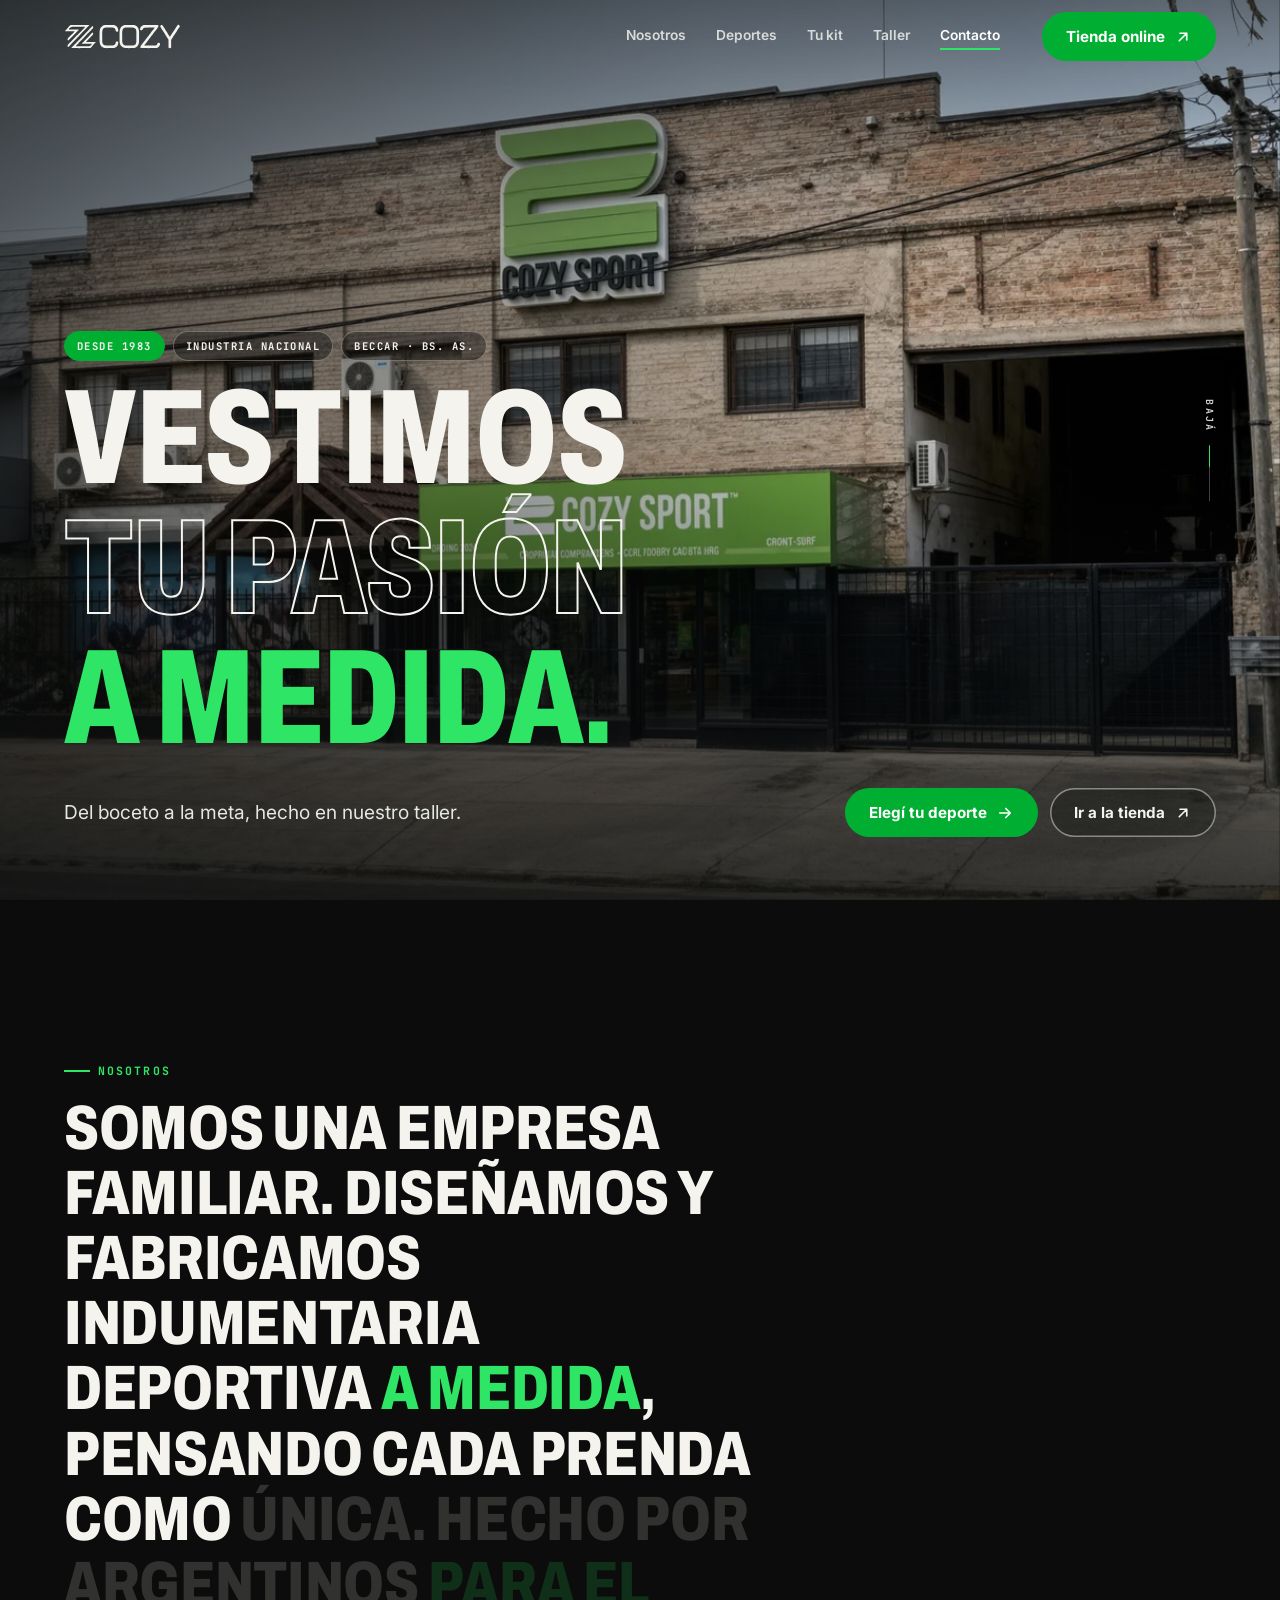
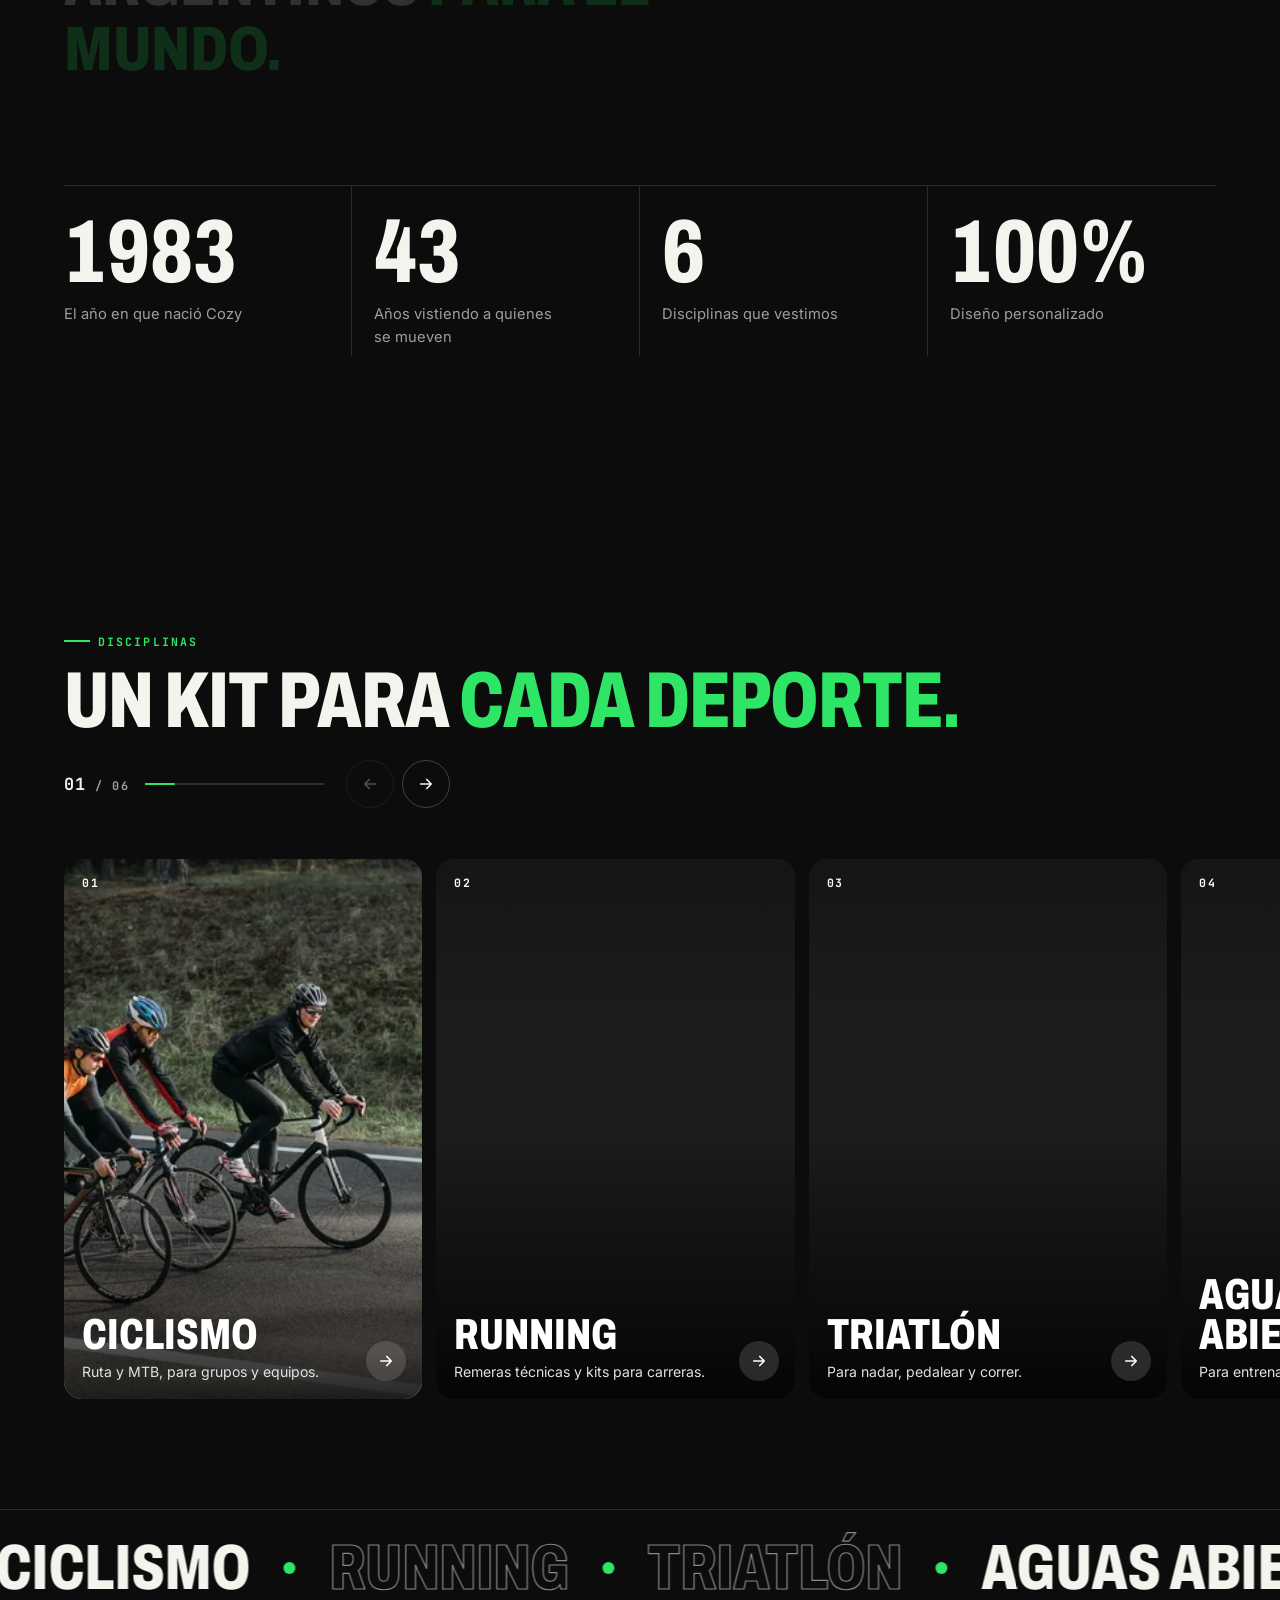
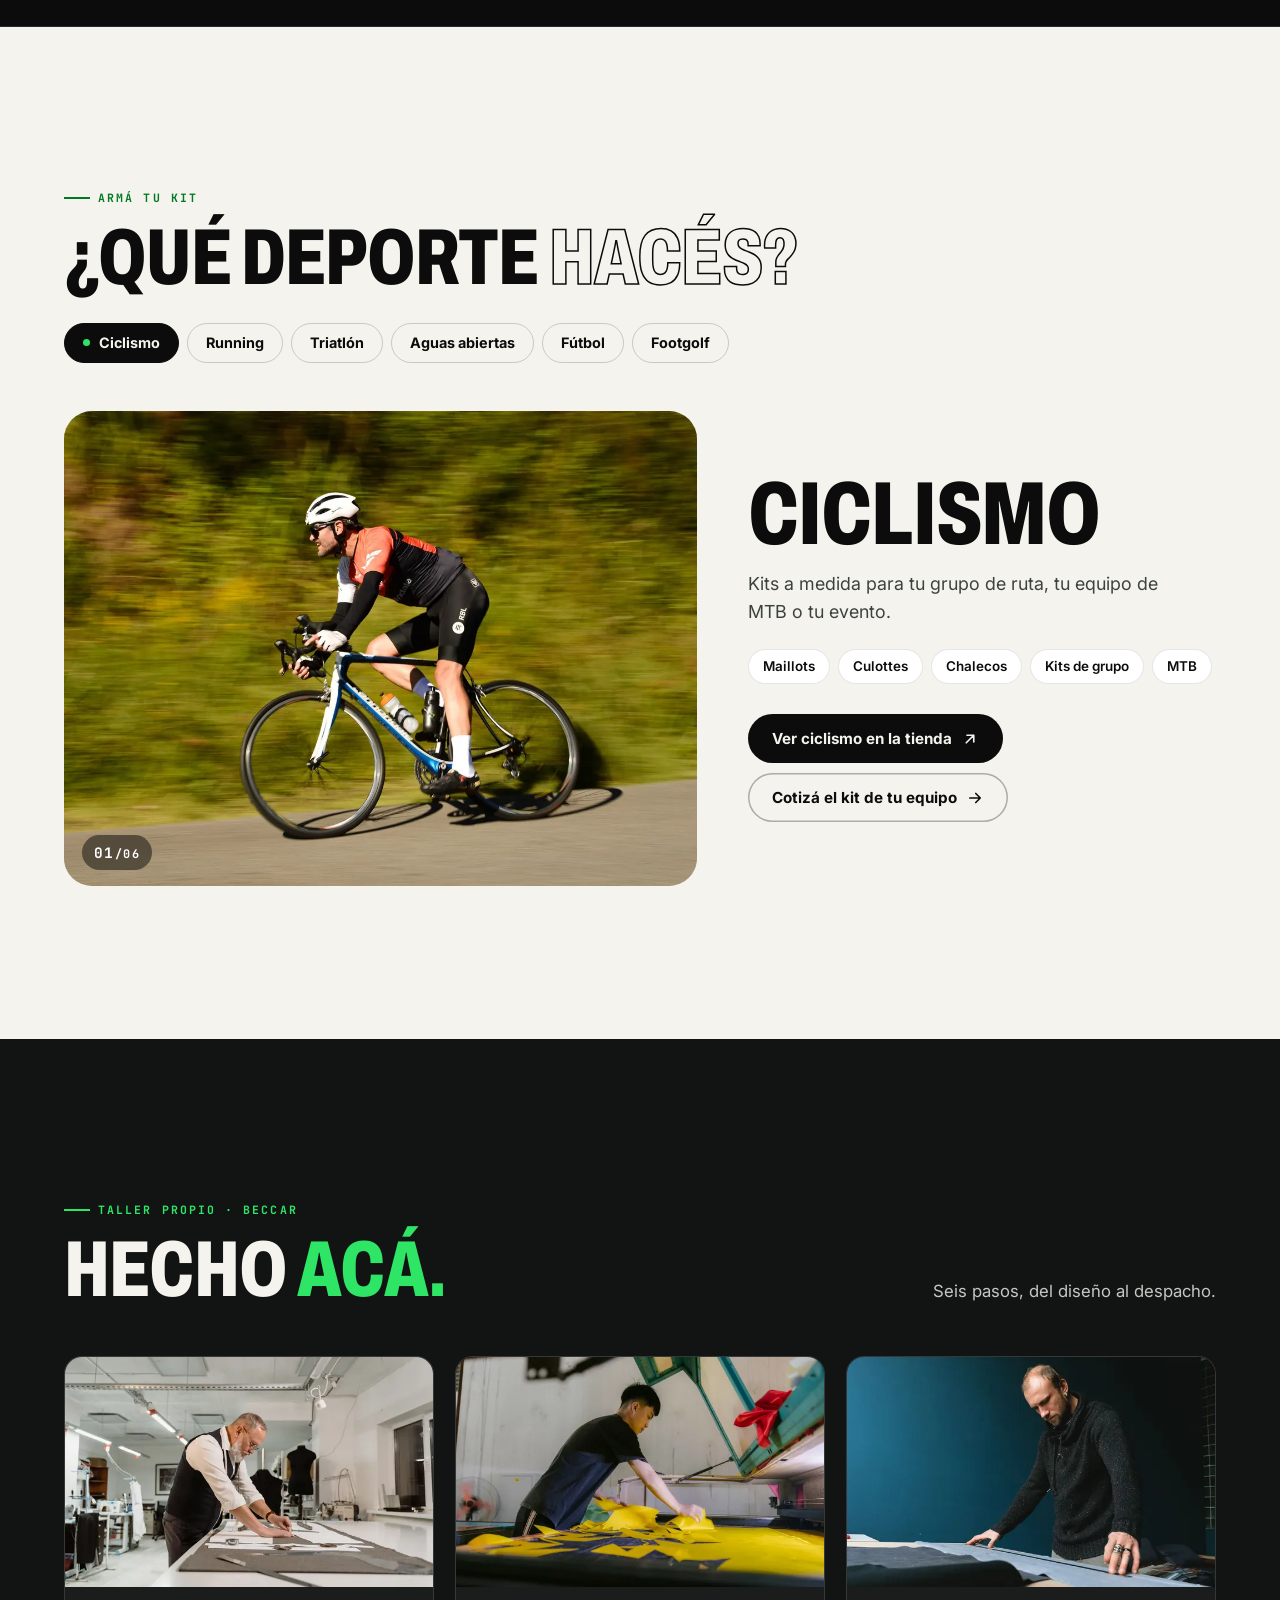
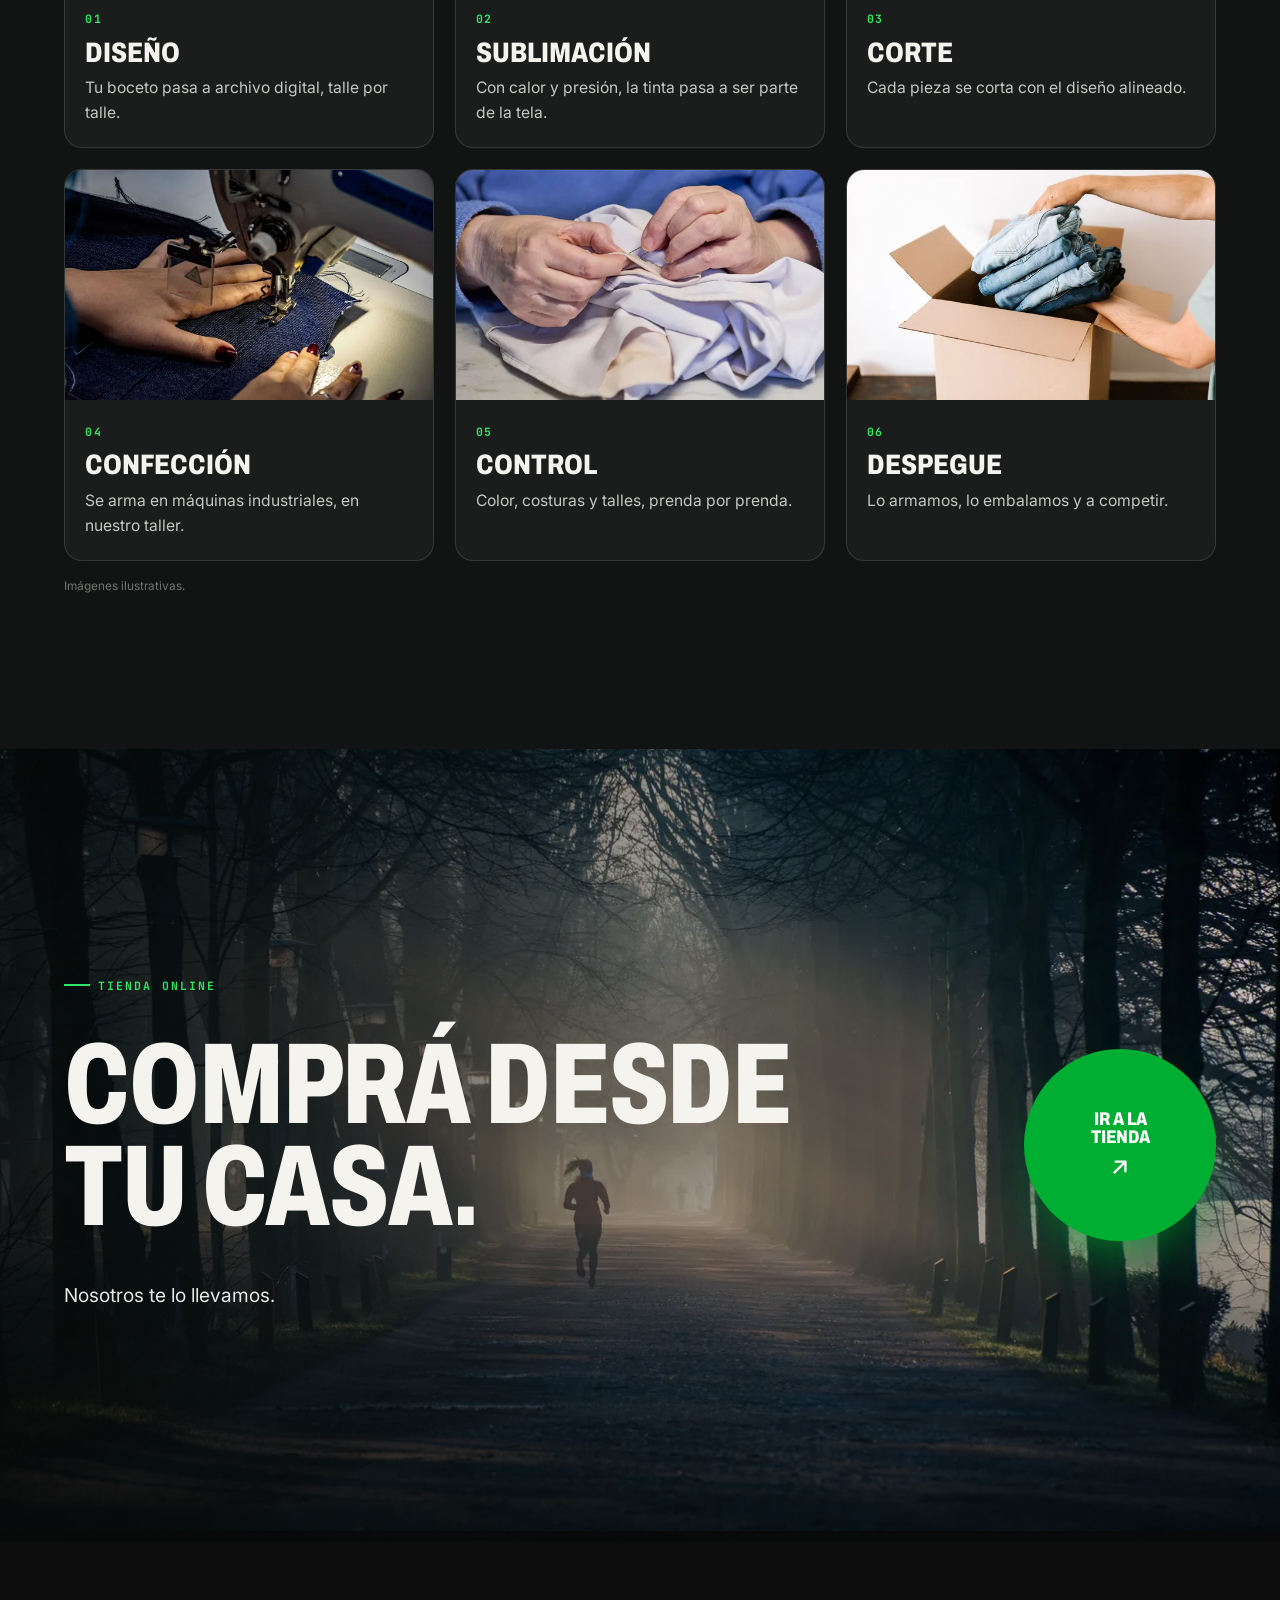
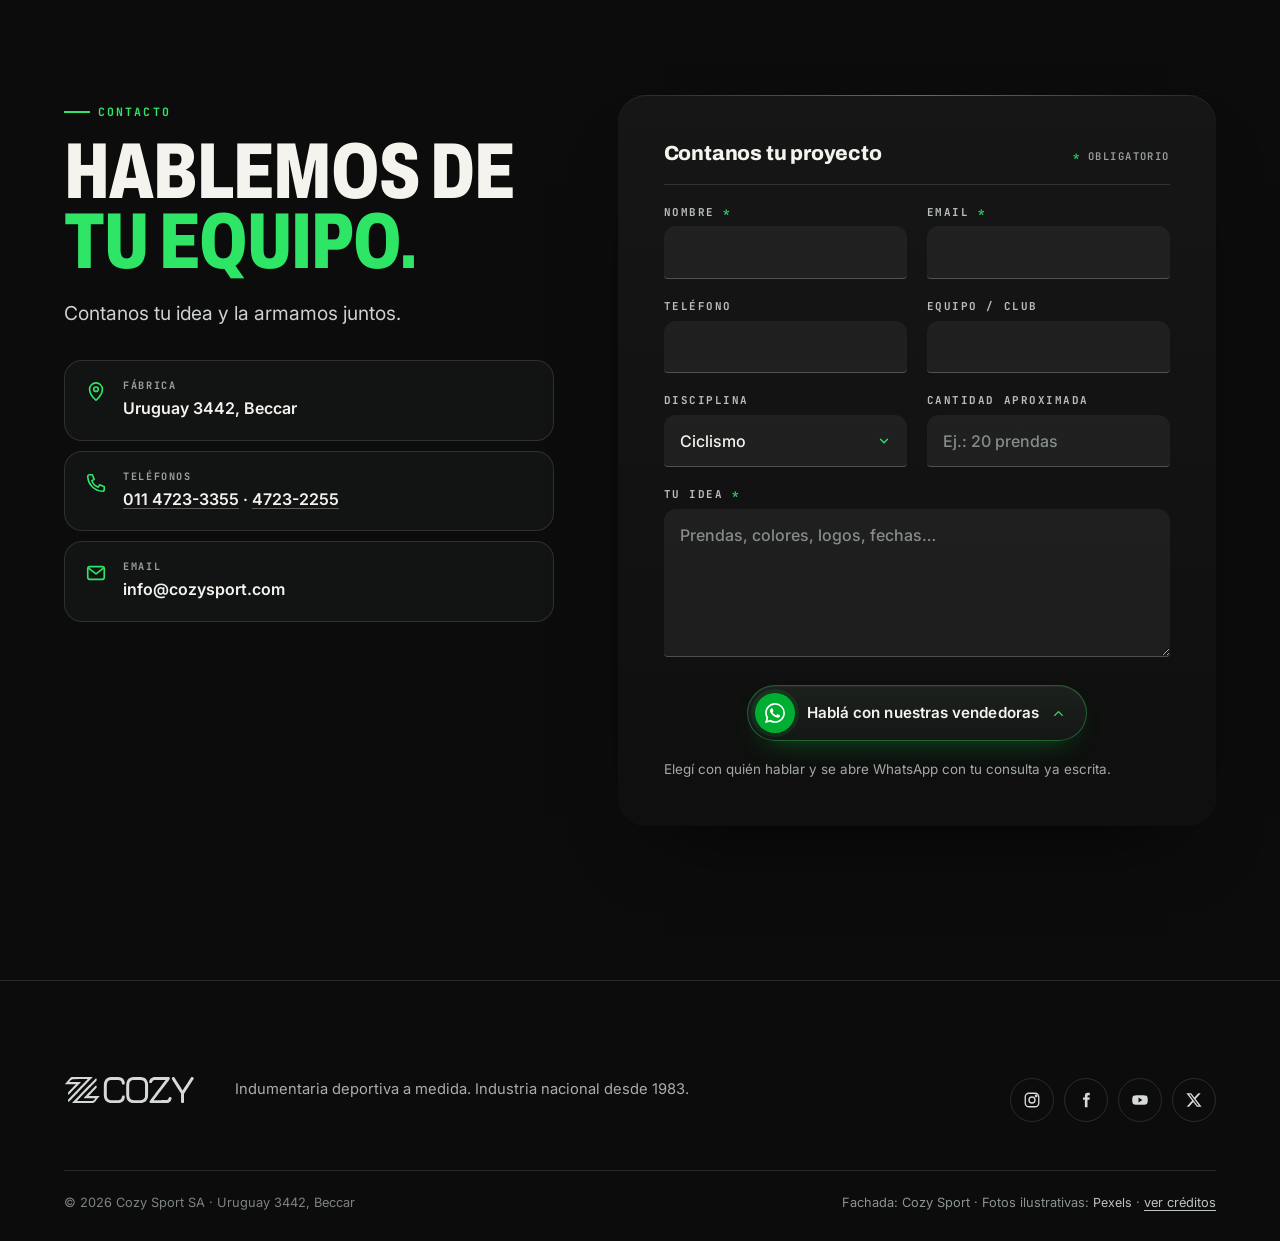
==== commit 37c679c6: "Scroll natural: sin secciones fijadas; hero a pantalla completa, carrusel con flechas y taller en gr" ====
--- a/index.html
+++ b/index.html
@@ -21,7 +21,7 @@
 <link rel="preconnect" href="https://fonts.gstatic.com" crossorigin>
 <link href="https://fonts.googleapis.com/css2?family=Archivo:wdth,wght@62..125,400..900&family=Inter:wght@400;500;600;700&family=JetBrains+Mono:wght@500;700&display=swap" rel="stylesheet">
 <link rel="preload" as="image" type="image/webp" href="assets/img/fachada-1280.webp" imagesrcset="assets/img/fachada-640.webp 640w, assets/img/fachada-1280.webp 1280w, assets/img/fachada-1728.webp 1728w" imagesizes="100vw">
-<link rel="stylesheet" href="assets/css/styles.css?v=afeb5440ac">
+<link rel="stylesheet" href="assets/css/styles.css?v=09e24a88c1">
 <script>document.documentElement.classList.add('js')</script>
 <script type="application/ld+json">
 {"@context":"https://schema.org","@type":"ClothingStore","name":"Cozy Sport SA","description":"Indumentaria deportiva personalizada. Industria nacional desde 1983.","foundingDate":"1983","email":"info@cozysport.com","telephone":["+54 11 4723-3355","+54 11 4723-2255","+54 11 4723-3373"],"url":"https://cozysport.com/","address":{"@type":"PostalAddress","streetAddress":"Uruguay 3442","addressLocality":"Beccar","addressRegion":"Buenos Aires","postalCode":"1643","addressCountry":"AR"},"sameAs":["https://instagram.com/cozysport","https://www.facebook.com/cozysport","https://twitter.com/cozysport","https://www.youtube.com/channel/UCqqrq2bQ2Q-Dgik3gxvm1Yw","https://tiendacozy.com/"]}
@@ -98,43 +98,31 @@
   </div>
 </nav>
 
-<nav class="dots" aria-label="Secciones">
-  <a href="#inicio" data-label="Inicio"><i></i></a>
-  <a href="#nosotros" data-label="Nosotros"><i></i></a>
-  <a href="#deportes" data-label="Deportes"><i></i></a>
-  <a href="#kit" data-label="Tu kit"><i></i></a>
-  <a href="#taller" data-label="Taller"><i></i></a>
-  <a href="#tienda" data-label="Tienda"><i></i></a>
-  <a href="#contacto" data-label="Contacto"><i></i></a>
-</nav>
 
 <main id="main">
 
 <!-- ============ HERO: escena fijada, el scroll abre la foto ============ -->
 <section class="hero" id="inicio" aria-labelledby="hero-title">
-  <div class="hero-pin">
-    <div class="hero-frame" id="heroFrame">
-      <div class="hero-img" id="heroImg"><picture><source type="image/webp" srcset="assets/img/fachada-640.webp 640w, assets/img/fachada-1280.webp 1280w, assets/img/fachada-1728.webp 1728w" sizes="100vw"><img src="assets/img/fachada.jpg" width="1728" height="1152" alt="Fachada de la fábrica de Cozy Sport en Beccar, con el cartel verde de la marca" fetchpriority="high" decoding="async"></picture></div>
-      <div class="hero-shade" id="heroShade"></div>
-    </div>
-    <div class="wrap hero-a" id="heroA">
-      <ul class="hero-tags"><li>Desde 1983</li><li>Industria nacional</li><li>Beccar · Bs. As.</li></ul>
-      <h1 id="hero-title" class="display hero-title">
-        <span class="line"><span id="hl1" style="--i:0">Vestimos</span></span>
-        <span class="line"><span id="hl2" style="--i:1" class="outline">tu pasión</span></span>
-        <span class="line"><span id="hl3" style="--i:2" class="green">a medida.</span></span>
-      </h1>
-    </div>
-    <div class="wrap hero-b" id="heroB">
-      <p class="kicker">Hecho en nuestro taller</p>
-      <p class="hero-b-t display">Del boceto<br>a la <span class="green">meta.</span></p>
+  <div class="hero-bg">
+    <div class="hero-img" id="heroImg"><picture><source type="image/webp" srcset="assets/img/fachada-640.webp 640w, assets/img/fachada-1280.webp 1280w, assets/img/fachada-1728.webp 1728w" sizes="100vw"><img src="assets/img/fachada.jpg" width="1728" height="1152" alt="Fachada de la fábrica de Cozy Sport en Beccar, con el cartel verde de la marca" fetchpriority="high" decoding="async"></picture></div>
+    <div class="hero-shade"></div>
+  </div>
+  <div class="wrap hero-in">
+    <ul class="hero-tags"><li>Desde 1983</li><li>Industria nacional</li><li>Beccar · Bs. As.</li></ul>
+    <h1 id="hero-title" class="display hero-title">
+      <span class="line"><span style="--i:0">Vestimos</span></span>
+      <span class="line"><span style="--i:1" class="outline">tu pasión</span></span>
+      <span class="line"><span style="--i:2" class="green">a medida.</span></span>
+    </h1>
+    <div class="hero-foot">
+      <p class="hero-lead">Del boceto a la meta, hecho en nuestro taller.</p>
       <div class="ctas">
         <a class="btn" href="#deportes" data-magnetic>Elegí tu deporte <svg aria-hidden="true"><use href="#i-arrow"/></svg></a>
         <a class="btn ghost" href="https://tiendacozy.com/" target="_blank" rel="noopener" data-magnetic>Ir a la tienda <svg aria-hidden="true"><use href="#i-arrow-up"/></svg></a>
       </div>
     </div>
-    <a class="hero-cue" href="#nosotros" id="heroCue"><span>Deslizá</span><svg viewBox="0 0 40 40" aria-hidden="true"><circle cx="20" cy="20" r="18"/><circle class="ring" id="cueRing" cx="20" cy="20" r="18" pathLength="1"/></svg></a>
-  </div>
+  </div>
+  <a class="hero-cue" href="#nosotros" aria-label="Bajar a Nosotros"><span>Bajá</span><i aria-hidden="true"></i></a>
 </section>
 
 <!-- ============ NOSOTROS: texto que se enciende + contadores ============ -->
@@ -152,7 +140,7 @@
   </div>
 </section>
 
-<!-- ============ DEPORTES: carrusel horizontal (scroll en PC, deslizar en celu) ============ -->
+<!-- ============ DEPORTES: carrusel (flechas, arrastre o deslizar) ============ -->
 <section class="sports" id="deportes" aria-labelledby="dep-title">
   <div class="sports-pin" id="sportsPin">
     <div class="wrap sports-head">
@@ -160,11 +148,11 @@
         <p class="kicker rv">Disciplinas</p>
         <h2 id="dep-title" class="display h2 rv" style="--d:1">Un kit para <span class="green">cada deporte.</span></h2>
       </div>
-      <div class="sports-meter rv" style="--d:2" aria-hidden="true">
+      <div class="sports-ctl"><div class="sports-meter rv" style="--d:2" aria-hidden="true">
         <span class="sm-num"><b id="smNum">01</b> / 06</span>
         <span class="sm-bar"><i id="smBar"></i></span>
-        <span class="sm-hint">Deslizá <svg><use href="#i-arrow"/></svg></span>
-      </div>
+        </div>
+      <div class="sm-nav rv" style="--d:2"><button type="button" class="sm-arrow" id="spPrev" aria-label="Deporte anterior"><svg aria-hidden="true"><use href="#i-arrow"/></svg></button><button type="button" class="sm-arrow" id="spNext" aria-label="Deporte siguiente"><svg aria-hidden="true"><use href="#i-arrow"/></svg></button></div></div>
     </div>
     <div class="sports-view" id="sportsView">
       <ul class="sports-track" id="sportsTrack">
@@ -213,32 +201,25 @@
   </div>
 </section>
 
-<!-- ============ TALLER: 6 etapas fijadas al scroll ============ -->
-<section class="works" id="taller" aria-labelledby="taller-title">
-  <div class="works-pin" id="worksPin">
-    <div class="works-media" aria-hidden="true">
-      <img src="assets/img/diseno-digital-1280.webp" srcset="assets/img/diseno-digital-640.webp 640w, assets/img/diseno-digital-1280.webp 1280w, assets/img/diseno-digital-1920.webp 1920w" sizes="(min-width:1000px) 50vw, 100vw" width="1920" height="1280" alt="Sastre trabajando la moldería sobre la mesa" loading="lazy" decoding="async">
-      <img src="assets/img/estampado-1280.webp" srcset="assets/img/estampado-640.webp 640w, assets/img/estampado-1280.webp 1280w, assets/img/estampado-1920.webp 1920w" sizes="(min-width:1000px) 50vw, 100vw" width="1920" height="1280" alt="Operario trabajando una tela estampada" loading="lazy" decoding="async">
-      <img src="assets/img/corte-1280.webp" srcset="assets/img/corte-640.webp 640w, assets/img/corte-1280.webp 1280w, assets/img/corte-1920.webp 1920w" sizes="(min-width:1000px) 50vw, 100vw" width="1920" height="1280" alt="Medición y corte de tela sobre la mesa" loading="lazy" decoding="async">
-      <img src="assets/img/costura-1280.webp" srcset="assets/img/costura-640.webp 640w, assets/img/costura-1280.webp 1280w, assets/img/costura-1920.webp 1920w" sizes="(min-width:1000px) 50vw, 100vw" width="1920" height="1280" alt="Costura de tela en máquina industrial" loading="lazy" decoding="async">
-      <img src="assets/img/control-1280.webp" srcset="assets/img/control-640.webp 640w, assets/img/control-1280.webp 1280w, assets/img/control-1920.webp 1920w" sizes="(min-width:1000px) 50vw, 100vw" width="1920" height="1536" alt="Revisión a mano de una prenda" loading="lazy" decoding="async">
-      <img src="assets/img/embalaje-1280.webp" srcset="assets/img/embalaje-640.webp 640w, assets/img/embalaje-1280.webp 1280w, assets/img/embalaje-1920.webp 1920w" sizes="(min-width:1000px) 50vw, 100vw" width="1920" height="1280" alt="Prendas guardadas en una caja de cartón" loading="lazy" decoding="async">
-    </div>
-    <div class="works-copy">
-      <p class="kicker">Taller propio · Beccar</p>
-      <h2 id="taller-title" class="display works-h">Hecho acá.</h2>
-      <div class="works-count" aria-hidden="true"><span class="wc-roll" id="wcRoll"><b>01</b><b>02</b><b>03</b><b>04</b><b>05</b><b>06</b></span><small>/ 06</small></div>
-      <ol class="works-steps" id="worksSteps">
-        <li class="on"><h3>Diseño</h3><p>Tu boceto pasa a archivo digital, talle por talle.</p></li>
-        <li><h3>Sublimación</h3><p>Con calor y presión, la tinta pasa a ser parte de la tela.</p></li>
-        <li><h3>Corte</h3><p>Cada pieza se corta con el diseño alineado.</p></li>
-        <li><h3>Confección</h3><p>Se arma en máquinas industriales, en nuestro taller.</p></li>
-        <li><h3>Control</h3><p>Color, costuras y talles, prenda por prenda.</p></li>
-        <li><h3>Despegue</h3><p>Lo armamos, lo embalamos y a competir.</p></li>
-      </ol>
-      <div class="works-bar" aria-hidden="true"><i></i><i></i><i></i><i></i><i></i><i></i></div>
-      <p class="works-note">Imágenes ilustrativas.</p>
-    </div>
+<!-- ============ TALLER: 6 etapas ============ -->
+<section class="sec works" id="taller" aria-labelledby="taller-title">
+  <div class="wrap">
+    <div class="works-head">
+      <div>
+        <p class="kicker rv">Taller propio · Beccar</p>
+        <h2 id="taller-title" class="display h2 rv" style="--d:1">Hecho <span class="green">acá.</span></h2>
+      </div>
+      <p class="works-lead rv" style="--d:2">Seis pasos, del diseño al despacho.</p>
+    </div>
+    <ol class="steps">
+      <li class="step rv" style="--d:0"><figure class="step-img"><img src="assets/img/diseno-digital-1280.webp" srcset="assets/img/diseno-digital-640.webp 640w, assets/img/diseno-digital-1280.webp 1280w, assets/img/diseno-digital-1920.webp 1920w" sizes="(min-width:1000px) 30vw, (min-width:600px) 45vw, 34vw" width="1920" height="1280" alt="Sastre trabajando la moldería sobre la mesa" loading="lazy" decoding="async"></figure><div class="step-tx"><span class="step-n">01</span><h3>Diseño</h3><p>Tu boceto pasa a archivo digital, talle por talle.</p></div></li>
+      <li class="step rv" style="--d:1"><figure class="step-img"><img src="assets/img/estampado-1280.webp" srcset="assets/img/estampado-640.webp 640w, assets/img/estampado-1280.webp 1280w, assets/img/estampado-1920.webp 1920w" sizes="(min-width:1000px) 30vw, (min-width:600px) 45vw, 34vw" width="1920" height="1280" alt="Operario trabajando una tela estampada" loading="lazy" decoding="async"></figure><div class="step-tx"><span class="step-n">02</span><h3>Sublimación</h3><p>Con calor y presión, la tinta pasa a ser parte de la tela.</p></div></li>
+      <li class="step rv" style="--d:2"><figure class="step-img"><img src="assets/img/corte-1280.webp" srcset="assets/img/corte-640.webp 640w, assets/img/corte-1280.webp 1280w, assets/img/corte-1920.webp 1920w" sizes="(min-width:1000px) 30vw, (min-width:600px) 45vw, 34vw" width="1920" height="1280" alt="Medición y corte de tela sobre la mesa" loading="lazy" decoding="async"></figure><div class="step-tx"><span class="step-n">03</span><h3>Corte</h3><p>Cada pieza se corta con el diseño alineado.</p></div></li>
+      <li class="step rv" style="--d:0"><figure class="step-img"><img src="assets/img/costura-1280.webp" srcset="assets/img/costura-640.webp 640w, assets/img/costura-1280.webp 1280w, assets/img/costura-1920.webp 1920w" sizes="(min-width:1000px) 30vw, (min-width:600px) 45vw, 34vw" width="1920" height="1280" alt="Costura de tela en máquina industrial" loading="lazy" decoding="async"></figure><div class="step-tx"><span class="step-n">04</span><h3>Confección</h3><p>Se arma en máquinas industriales, en nuestro taller.</p></div></li>
+      <li class="step rv" style="--d:1"><figure class="step-img"><img src="assets/img/control-1280.webp" srcset="assets/img/control-640.webp 640w, assets/img/control-1280.webp 1280w, assets/img/control-1920.webp 1920w" sizes="(min-width:1000px) 30vw, (min-width:600px) 45vw, 34vw" width="1920" height="1536" alt="Revisión a mano de una prenda" loading="lazy" decoding="async"></figure><div class="step-tx"><span class="step-n">05</span><h3>Control</h3><p>Color, costuras y talles, prenda por prenda.</p></div></li>
+      <li class="step rv" style="--d:2"><figure class="step-img"><img src="assets/img/embalaje-1280.webp" srcset="assets/img/embalaje-640.webp 640w, assets/img/embalaje-1280.webp 1280w, assets/img/embalaje-1920.webp 1920w" sizes="(min-width:1000px) 30vw, (min-width:600px) 45vw, 34vw" width="1920" height="1280" alt="Prendas guardadas en una caja de cartón" loading="lazy" decoding="async"></figure><div class="step-tx"><span class="step-n">06</span><h3>Despegue</h3><p>Lo armamos, lo embalamos y a competir.</p></div></li>
+    </ol>
+    <p class="works-note">Imágenes ilustrativas.</p>
   </div>
 </section>
 
@@ -317,6 +298,6 @@
   </div>
 </footer>
 
-<script src="assets/js/main.js?v=5c8f8ba366" defer></script>
+<script src="assets/js/main.js?v=1680954ccd" defer></script>
 </body>
 </html>
--- a/assets/css/styles.css
+++ b/assets/css/styles.css
@@ -122,58 +122,47 @@
 }
 
 /* ---------- Reveal ---------- */
-.js .rv{opacity:0;transform:translateY(34px);transition:opacity .9s var(--ease),transform .9s var(--ease);transition-delay:calc(var(--d,0) * 80ms)}
+.js .rv{opacity:0;transform:translateY(18px);transition:opacity .7s var(--ease),transform .7s var(--ease);transition-delay:calc(var(--d,0) * 70ms)}
 .js .rv.in{opacity:1;transform:none}
 
-/* ========== HERO fijado ========== */
-.hero{height:100svh}
-.js .hero.pinned{height:240vh}
-.hero-pin{position:sticky;top:0;height:100svh;overflow:hidden;isolation:isolate}
-.hero-frame{position:absolute;inset:0;z-index:-1;overflow:hidden;transform-origin:76% 54%;background:#151816}
-.hero-img{position:absolute;inset:0;will-change:transform}
+/* ========== HERO: pantalla completa, entrada al cargar ========== */
+.hero{position:relative;min-height:100vh;min-height:100svh;display:flex;flex-direction:column;justify-content:flex-end;overflow:hidden;isolation:isolate;background:#151816}
+.hero-bg{position:absolute;inset:0;z-index:-1}
+.hero-img{position:absolute;inset:0}
 .hero-img picture{display:block;width:100%;height:100%}
-.hero-img img{width:100%;height:100%;object-fit:cover;object-position:46% 32%}
-.hero-shade{position:absolute;inset:0;background:linear-gradient(180deg,rgba(11,12,11,.55),rgba(11,12,11,.1) 30%,rgba(11,12,11,.2) 60%,rgba(11,12,11,.85)),rgba(11,12,11,.35);opacity:.35}
-.hero-a{position:absolute;left:0;right:0;bottom:clamp(40px,9vh,96px);margin-inline:auto}
+.hero-img img{display:block;width:100%;height:100%;object-fit:cover;object-position:50% 30%}
+.js .hero-img{animation:heroZoom 2.4s var(--ease) both}
+@keyframes heroZoom{from{transform:scale(1.12);opacity:.4}to{transform:none;opacity:1}}
+.hero-shade{position:absolute;inset:0;background:linear-gradient(90deg,rgba(11,12,11,.62),rgba(11,12,11,.18) 55%,rgba(11,12,11,0)),linear-gradient(180deg,rgba(11,12,11,.55),rgba(11,12,11,0) 26%,rgba(11,12,11,0) 50%,rgba(11,12,11,.8))}
+.hero-in{position:relative;width:100%;padding-top:calc(var(--hdr) + 32px);padding-bottom:clamp(36px,7vh,80px)}
 .hero-tags{display:flex;flex-wrap:wrap;gap:8px;margin:0 0 18px;padding:0;list-style:none}
 .hero-tags li{font:700 .66rem/1 var(--mono);letter-spacing:.14em;text-transform:uppercase;padding:9px 12px;border:1px solid rgba(255,255,255,.3);border-radius:999px;background:rgba(11,12,11,.4);backdrop-filter:blur(6px);-webkit-backdrop-filter:blur(6px)}
 .hero-tags li:first-child{background:var(--green);border-color:var(--green)}
-.hero-title{font-size:clamp(3.6rem,13.5vw,12.5rem);font-size:min(clamp(3.6rem,13.5vw,12.5rem),17vh)}
+.hero-title{font-size:clamp(3.6rem,12vw,11rem);font-size:min(clamp(3.6rem,12vw,11rem),15vh);margin:0}
 .hero-title .line{display:block;overflow:hidden;padding:.12em .06em .08em 0;margin:-.12em 0 -.08em}
-.hero-title .line>span{display:inline-block;will-change:transform}
-.js .hero-title .line>span{transform:translateY(130%);animation:lineUp 1.1s var(--ease) forwards;animation-delay:calc(.45s + var(--i) * .1s)}
-.js .hero-tags{opacity:0;animation:fadeUp .9s var(--ease) .3s forwards}
+.hero-title .line>span{display:inline-block}
+.js .hero-title .line>span{transform:translateY(110%);animation:lineUp .9s var(--ease) forwards;animation-delay:calc(.35s + var(--i) * .09s)}
+.js .hero-tags{opacity:0;animation:fadeUp .7s var(--ease) .2s forwards}
+.js .hero-foot{opacity:0;animation:fadeUp .8s var(--ease) .75s forwards}
 @keyframes lineUp{to{transform:none}}
-@keyframes fadeUp{from{opacity:0;transform:translateY(18px)}to{opacity:1;transform:none}}
+@keyframes fadeUp{from{opacity:0;transform:translateY(14px)}to{opacity:1;transform:none}}
 .hero-title .outline{-webkit-text-stroke-width:2px}
-.hero-b{position:absolute;left:0;right:0;bottom:clamp(40px,10vh,110px);margin-inline:auto}
-.js .hero-b{opacity:0;pointer-events:none}
-.hero-b.live{pointer-events:auto}
-.hero-b-t{font-size:clamp(3rem,9vw,8.4rem);margin:0 0 30px}
+.hero-foot{display:flex;flex-wrap:wrap;align-items:center;justify-content:space-between;gap:18px 32px;margin-top:clamp(20px,3.4vh,36px)}
+.hero-lead{margin:0;font-size:clamp(1.05rem,1.5vw,1.3rem);color:#e4e7e3;max-width:44ch}
 .ctas{display:flex;flex-wrap:wrap;gap:12px}
-.hero-cue{position:absolute;right:var(--pad);bottom:clamp(40px,9vh,96px);display:grid;justify-items:center;gap:10px;text-decoration:none;font:700 .62rem var(--mono);letter-spacing:.24em;text-transform:uppercase;color:#cfd3cf}
+.hero-cue{position:absolute;right:var(--pad);top:50%;display:grid;justify-items:center;gap:12px;text-decoration:none;font:700 .62rem var(--mono);letter-spacing:.24em;text-transform:uppercase;color:#cfd3cf;transform:translateY(-50%)}
 .hero-cue span{writing-mode:vertical-rl}
-.hero-cue svg{width:40px;height:40px;transform:rotate(-90deg)}
-.hero-cue circle{fill:none;stroke:rgba(255,255,255,.2);stroke-width:2}
-.hero-cue .ring{stroke:var(--green-hi);stroke-dasharray:1;stroke-dashoffset:1}
+.hero-cue i{width:1px;height:56px;background:rgba(255,255,255,.25);position:relative;overflow:hidden}
+.hero-cue i::after{content:"";position:absolute;left:0;right:0;top:0;height:40%;background:var(--green-hi);animation:cue 2s var(--ease) infinite}
+@keyframes cue{from{transform:translateY(-100%)}to{transform:translateY(250%)}}
+@media(max-width:1179px){.hero-cue{display:none}}
 @media(max-width:999px){
-  .hero-frame{transform-origin:50% 0}
-  .hero-shade{background:linear-gradient(180deg,rgba(11,12,11,.5),rgba(11,12,11,0) 22%,rgba(11,12,11,.1) 45%,rgba(11,12,11,.9) 82%);opacity:1}
-  .hero-a,.hero-b{bottom:max(28px,5svh)}
-  .hero-title{font-size:clamp(3.4rem,17vw,6rem)}
-  .hero-b-t{font-size:clamp(2.9rem,15vw,5rem)}
-  .hero-cue{display:none}
+  .hero-shade{background:linear-gradient(180deg,rgba(11,12,11,.5),rgba(11,12,11,0) 22%,rgba(11,12,11,.15) 42%,rgba(11,12,11,.9) 78%)}
+  .hero-title{font-size:clamp(3.2rem,16vw,6rem)}
+  .hero-foot{flex-direction:column;align-items:stretch}
   .ctas .btn{flex:1 1 auto;justify-content:center}
 }
 @media(max-width:380px){.ctas .btn{padding-inline:1.1em;font-size:.9rem}}
-
-/* hero sin pin (sin JS o movimiento reducido): todo visible y apilado */
-.hero:not(.pinned){height:auto}
-.hero:not(.pinned) .hero-pin{position:relative;height:auto;min-height:100svh;display:flex;flex-direction:column;justify-content:flex-end;gap:34px;padding:calc(var(--hdr) + 40px) 0 clamp(40px,8vh,90px)}
-.hero:not(.pinned) .hero-a,.hero:not(.pinned) .hero-b{position:relative;bottom:auto}
-.js .hero:not(.pinned) .hero-b{opacity:1;pointer-events:auto}
-.hero:not(.pinned) .hero-b-t{font-size:clamp(1.8rem,4.4vw,3rem);margin-bottom:22px}
-.hero:not(.pinned) .hero-shade{opacity:1}
 
 /* ========== NOSOTROS: manifiesto ========== */
 .about{background:var(--ink)}
@@ -219,16 +208,21 @@
   .sports-track .sp-in:hover img{transform:scale(1.1);filter:none}
   .sp-in:hover .sp-go{background:var(--green);transform:rotate(-45deg)}
 }
-/* PC: scroll vertical → recorrido horizontal */
 @media(min-width:1000px){
-  .sp{width:clamp(320px,30vw,440px)}
-  .sp-in{aspect-ratio:auto;height:min(60vh,560px)}
-  .sports.pinned{height:var(--sh,300vh)}
-  .sports.pinned .sports-pin{position:sticky;top:0;height:100vh;display:flex;flex-direction:column;justify-content:center;padding-block:calc(var(--hdr) + 10px) 30px;overflow:hidden}
-  .sports.pinned .sports-view{overflow:visible;scroll-snap-type:none}
-  .sports.pinned .sports-track{will-change:transform}
-  .sports.pinned .sm-hint{display:none}
-}
+  .sp{width:clamp(300px,28vw,420px)}
+  .sp-in{aspect-ratio:auto;height:min(62vh,540px)}
+  .sports-view{cursor:grab}
+  .sports-view.drag{cursor:grabbing;scroll-snap-type:none}
+}
+.sports-ctl{display:flex;align-items:center;gap:22px}
+.sm-nav{display:flex;gap:8px}
+.sm-arrow{width:48px;height:48px;border-radius:50%;display:grid;place-items:center;border:1px solid rgba(255,255,255,.22);background:transparent;color:var(--paper);transition:background .3s,border-color .3s,opacity .3s,transform .3s var(--ease)}
+.sm-arrow svg{width:18px;height:18px}
+#spPrev svg{transform:rotate(180deg)}
+.sm-arrow:hover:not(:disabled){background:var(--green);border-color:var(--green)}
+.sm-arrow:active:not(:disabled){transform:scale(.94)}
+.sm-arrow:disabled{opacity:.3;cursor:default}
+@media(max-width:599px){.sports-ctl{width:100%;justify-content:space-between}.sm-arrow{width:42px;height:42px}}
 @media(min-width:1000px) and (max-height:720px){.sports-head .h2{font-size:clamp(2.2rem,8vh,4rem)}}
 
 /* ========== Marquesina ========== */
@@ -265,46 +259,27 @@
 
 /* ========== TALLER fijado ========== */
 .works{background:var(--ink-2)}
-.works-pin{display:grid}
-.works-media{position:relative;overflow:hidden;background:#1c1f1d;height:46svh}
-.works-media img{position:absolute;inset:0;width:100%;height:100%;object-fit:cover;opacity:0;transform:scale(1.1);transition:opacity .8s var(--ease),transform 1.6s var(--ease)}
-.works-media img.on{opacity:1;transform:none}
-.works-media::after{content:"";position:absolute;inset:0;background:linear-gradient(180deg,transparent 60%,rgba(18,20,19,.7))}
-.works-copy{padding:clamp(28px,4vw,40px) var(--pad) 30px;display:flex;flex-direction:column}
-.works-h{font-size:clamp(2.6rem,6vw,5.4rem)}
-.works-count{display:flex;align-items:flex-end;gap:10px;margin:clamp(14px,3vh,34px) 0 8px;font:800 clamp(3.4rem,8vw,7rem)/1 var(--display);font-stretch:72%;color:var(--green-hi)}
-.works-count small{font:700 .74rem var(--mono);letter-spacing:.14em;color:var(--muted);padding-bottom:.8em}
-.wc-roll{display:inline-grid;height:1em;overflow:hidden;line-height:1}
-.wc-roll{position:relative}
-.wc-roll b{display:block;height:1em;transition:transform .7s var(--ease)}
-.works-steps{list-style:none;margin:0;padding:0;display:grid}
-.works-steps li{grid-area:1/1}
-.works-steps h3{font:800 clamp(1.6rem,3vw,2.4rem)/1 var(--display);font-stretch:80%;text-transform:uppercase;margin:0 0 10px}
-.works-steps p{margin:0;color:#c3c8c3;font-size:1.05rem;max-width:36ch}
-.works-bar{display:grid;grid-template-columns:repeat(6,1fr);gap:6px;margin-top:clamp(18px,3vh,34px);max-width:420px}
-.works-bar i{height:3px;background:rgba(255,255,255,.14);position:relative;overflow:hidden;border-radius:2px}
-.works-bar i::after{content:"";position:absolute;inset:0;background:var(--green-hi);transform:scaleX(var(--f,0));transform-origin:left}
-.works-note{margin:14px 0 0;font-size:.74rem;color:#6f7671}
-/* sin pin (sin JS o movimiento reducido): lista completa */
-.works:not(.pinned) .works-steps{gap:22px}
-.works:not(.pinned) .works-steps li{grid-area:auto}
-.works:not(.pinned) .works-media img:first-child{opacity:1;transform:none}
-.works:not(.pinned) .works-count,.works:not(.pinned) .works-bar{display:none}
-.works.pinned{height:var(--wh,540vh)}
-.works.pinned .works-pin{position:sticky;top:0;height:100svh;overflow:hidden;grid-template-rows:44svh 1fr}
-.works.pinned .works-media{height:auto}
-.works.pinned .works-copy{padding-top:clamp(18px,3vh,30px)}
-.works.pinned .works-steps li{opacity:0;transform:translateY(22px);transition:opacity .5s var(--ease),transform .7s var(--ease);pointer-events:none}
-.works.pinned .works-steps li.on{opacity:1;transform:none;pointer-events:auto}
-.works.pinned .works-steps li.up{transform:translateY(-22px)}
-@media(min-width:1000px){
-  .works-pin,.works.pinned .works-pin{grid-template-columns:1fr 1fr;grid-template-rows:none}
-  .works-media{height:auto;min-height:70vh}
-  .works-copy{justify-content:center;padding:calc(var(--hdr) + 20px) var(--pad) 50px clamp(40px,6vw,100px)}
-  .works.pinned .works-copy{padding-top:calc(var(--hdr) + 20px)}
-}
-@media(max-width:999px){.works.pinned .works-h{font-size:clamp(2.2rem,10vw,3.4rem)}.works.pinned .works-count{font-size:clamp(2.8rem,13vw,4rem);margin-top:6px}.works.pinned .works-steps p{font-size:1rem}}
-@media(max-width:999px) and (max-height:700px){.works.pinned .works-pin{grid-template-rows:38svh 1fr}.works.pinned .works-count{margin:2px 0 4px}.works-note{display:none}}
+.works-head{display:flex;flex-wrap:wrap;align-items:flex-end;justify-content:space-between;gap:16px 40px;margin-bottom:clamp(30px,4vw,54px)}
+.works-lead{margin:0;color:#c3c8c3;font-size:1.05rem}
+.steps{list-style:none;margin:0;padding:0;display:grid;gap:clamp(14px,1.6vw,22px)}
+@media(min-width:600px){.steps{grid-template-columns:1fr 1fr}}
+@media(min-width:1000px){.steps{grid-template-columns:repeat(3,1fr)}}
+.step{background:var(--ink-3);border:1px solid var(--line);border-radius:var(--r);overflow:hidden}
+.step-img{margin:0;aspect-ratio:16/10;overflow:hidden;background:#1c1f1d}
+.step-img img{display:block;width:100%;height:100%;object-fit:cover;transform:scale(1.02);transition:transform 1s var(--ease)}
+.step-tx{padding:18px 20px 22px}
+.step-n{font:700 .72rem var(--mono);letter-spacing:.14em;color:var(--green-hi)}
+.step h3{font:800 clamp(1.5rem,2.2vw,2rem)/1 var(--display);font-stretch:80%;text-transform:uppercase;margin:8px 0 8px}
+.step p{margin:0;color:#c3c8c3;font-size:.98rem}
+@media(hover:hover) and (pointer:fine){.step:hover .step-img img{transform:scale(1.07)}}
+@media(max-width:599px){
+  .step{display:grid;grid-template-columns:38% 1fr}
+  .step-img{aspect-ratio:auto;height:100%;min-height:118px}
+  .step-tx{padding:14px 16px}
+  .step h3{font-size:1.35rem;margin:6px 0}
+  .step p{font-size:.9rem}
+}
+.works-note{margin:16px 0 0;font-size:.74rem;color:#6f7671}
 
 /* ========== TIENDA ========== */
 .shop{position:relative;overflow:hidden;isolation:isolate;min-height:88svh;display:grid;align-items:center}
@@ -445,14 +420,15 @@
   *,*::before,*::after{animation-duration:.001ms!important;animation-iteration-count:1!important;scroll-behavior:auto!important}
   .js .rv{transform:none!important;transition:opacity .7s ease!important}
   .js .hero-title .line>span{transform:none;animation:rmFade .8s ease both!important}
-  .js .hero-tags{animation:rmFade .8s ease both!important}
+  .js .hero-tags,.js .hero-foot,.js .hero-img{transform:none!important;animation:rmFade .8s ease both!important}
+  .hero-cue i::after{animation:none}
   .manifesto .w{opacity:1}
-  .kit-stage img,.works-media img{transform:none!important;transition:opacity .6s ease}
-  .kit-info>*,.works.pinned .works-steps li{transform:none!important}
+  .kit-stage img,.step-img img{transform:none!important;transition:opacity .6s ease}
+  .kit-info>*{transform:none!important}
   .mnav li a{transform:none;transition:none}
   .sp-in img,.sp-go,.btn,.btn svg,.shop-btn svg{transition:none;transform:none}
   .js .shop-btn.rv{transform:none}
-  .sm-hint svg{animation:none}
+  .sm-arrow{transition:none}
 }
 @keyframes rmFade{from{opacity:0}to{opacity:1}}
-.works:not(.pinned) .works-copy h2{margin-bottom:22px}
+.js:not(.ready) .hero-img,.js:not(.ready) .hero-title .line>span,.js:not(.ready) .hero-tags,.js:not(.ready) .hero-foot{animation-play-state:paused}
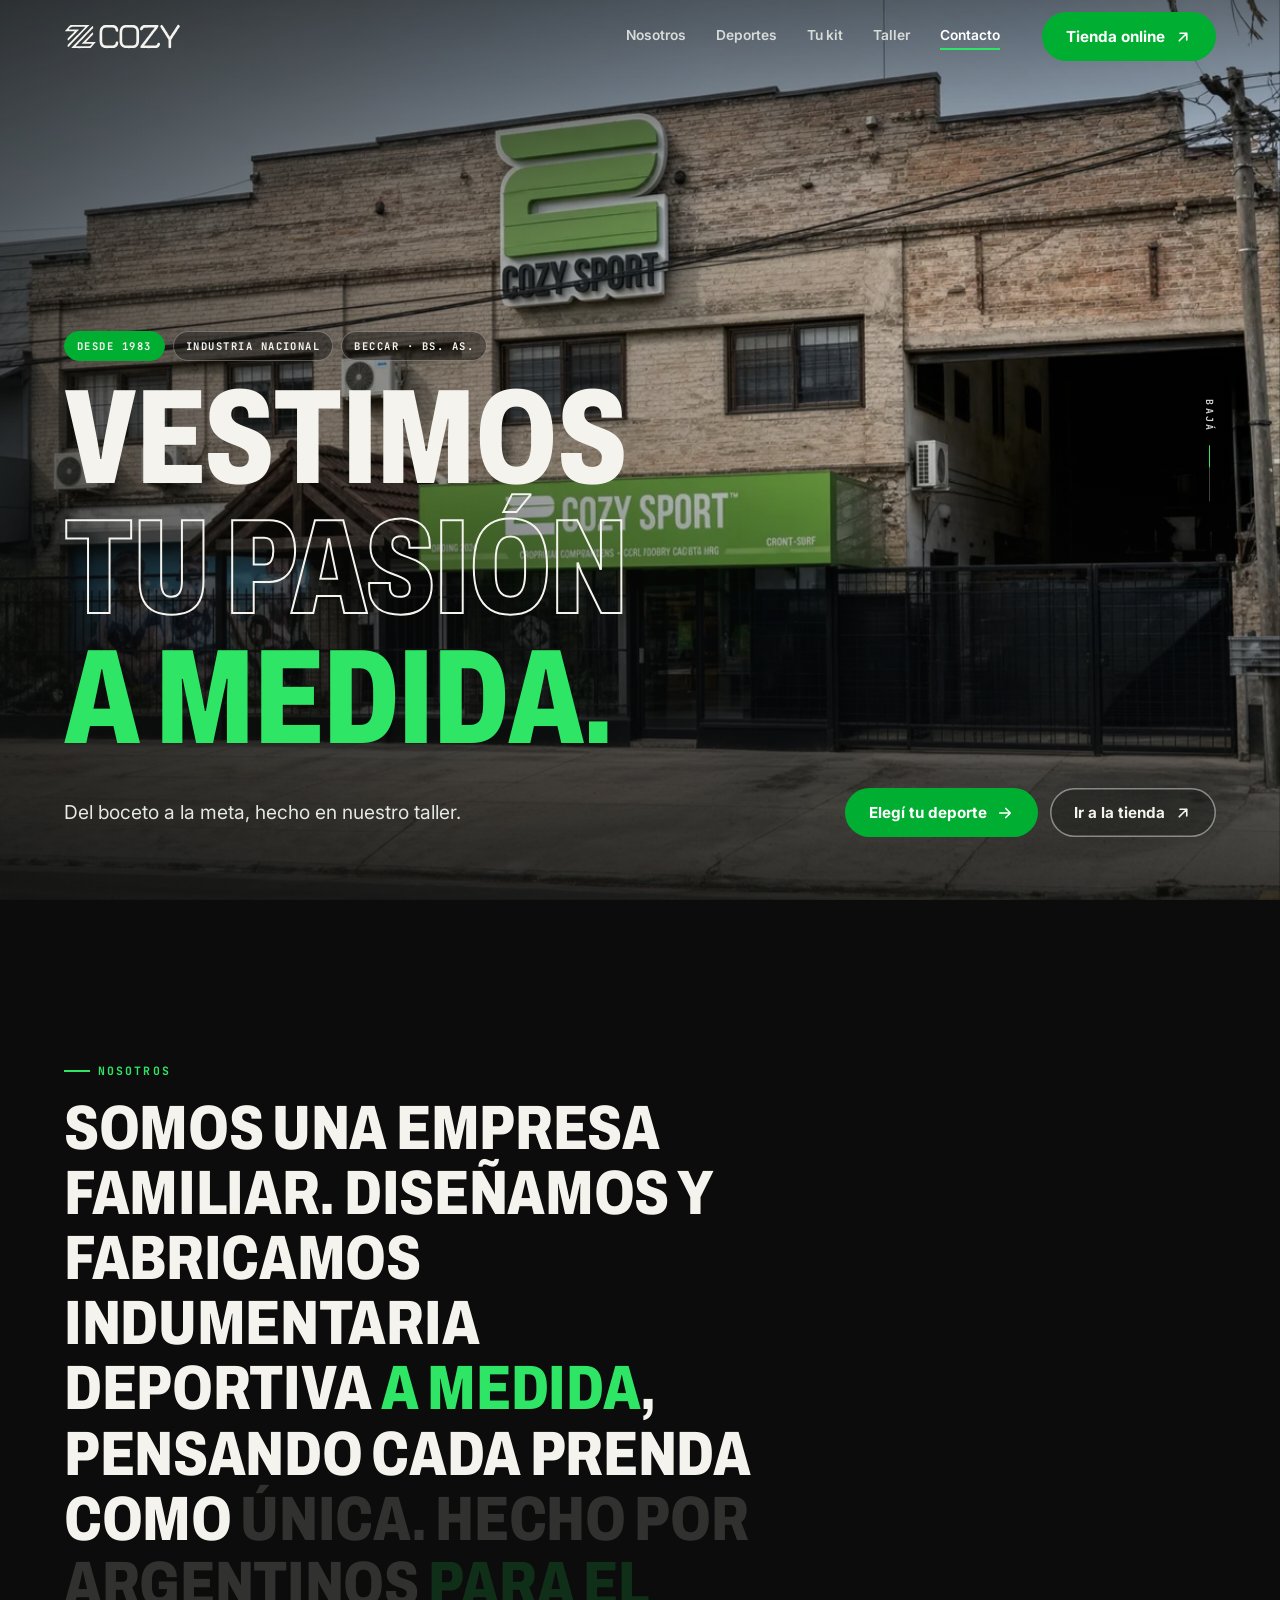
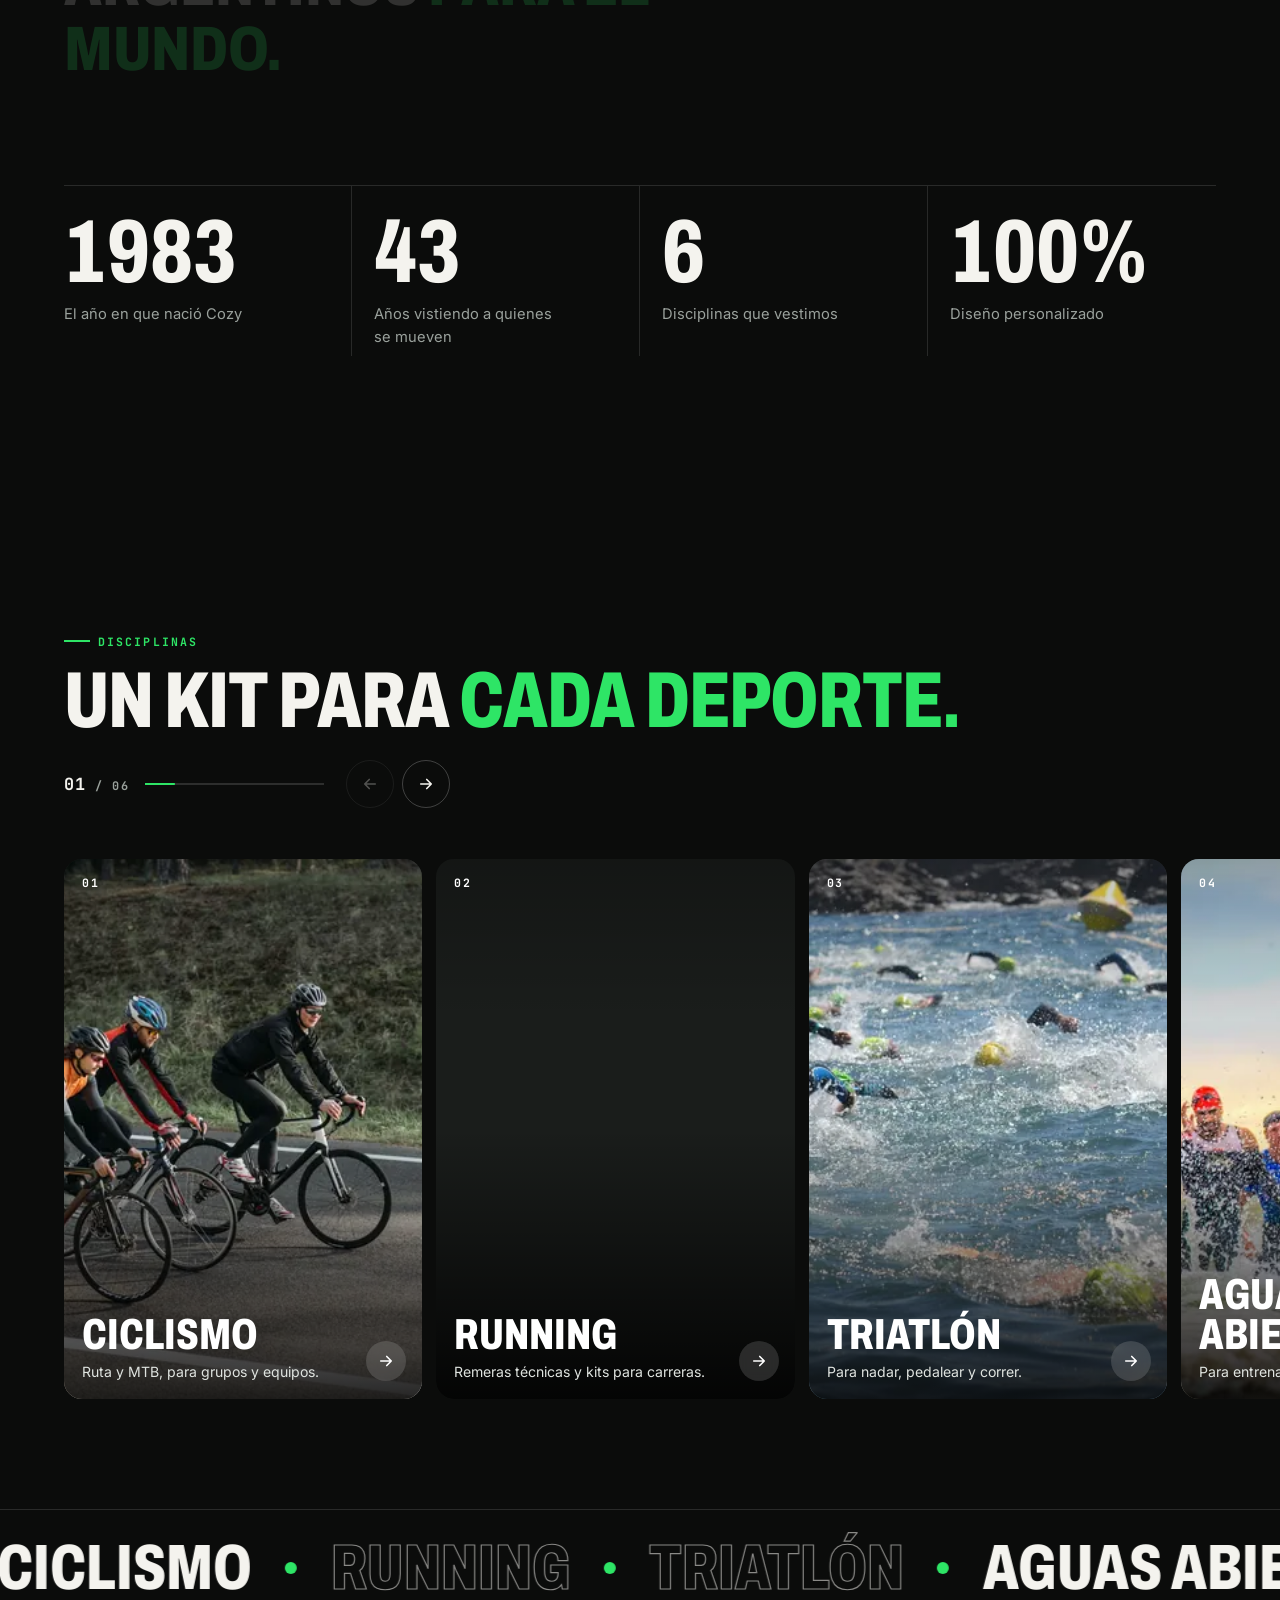
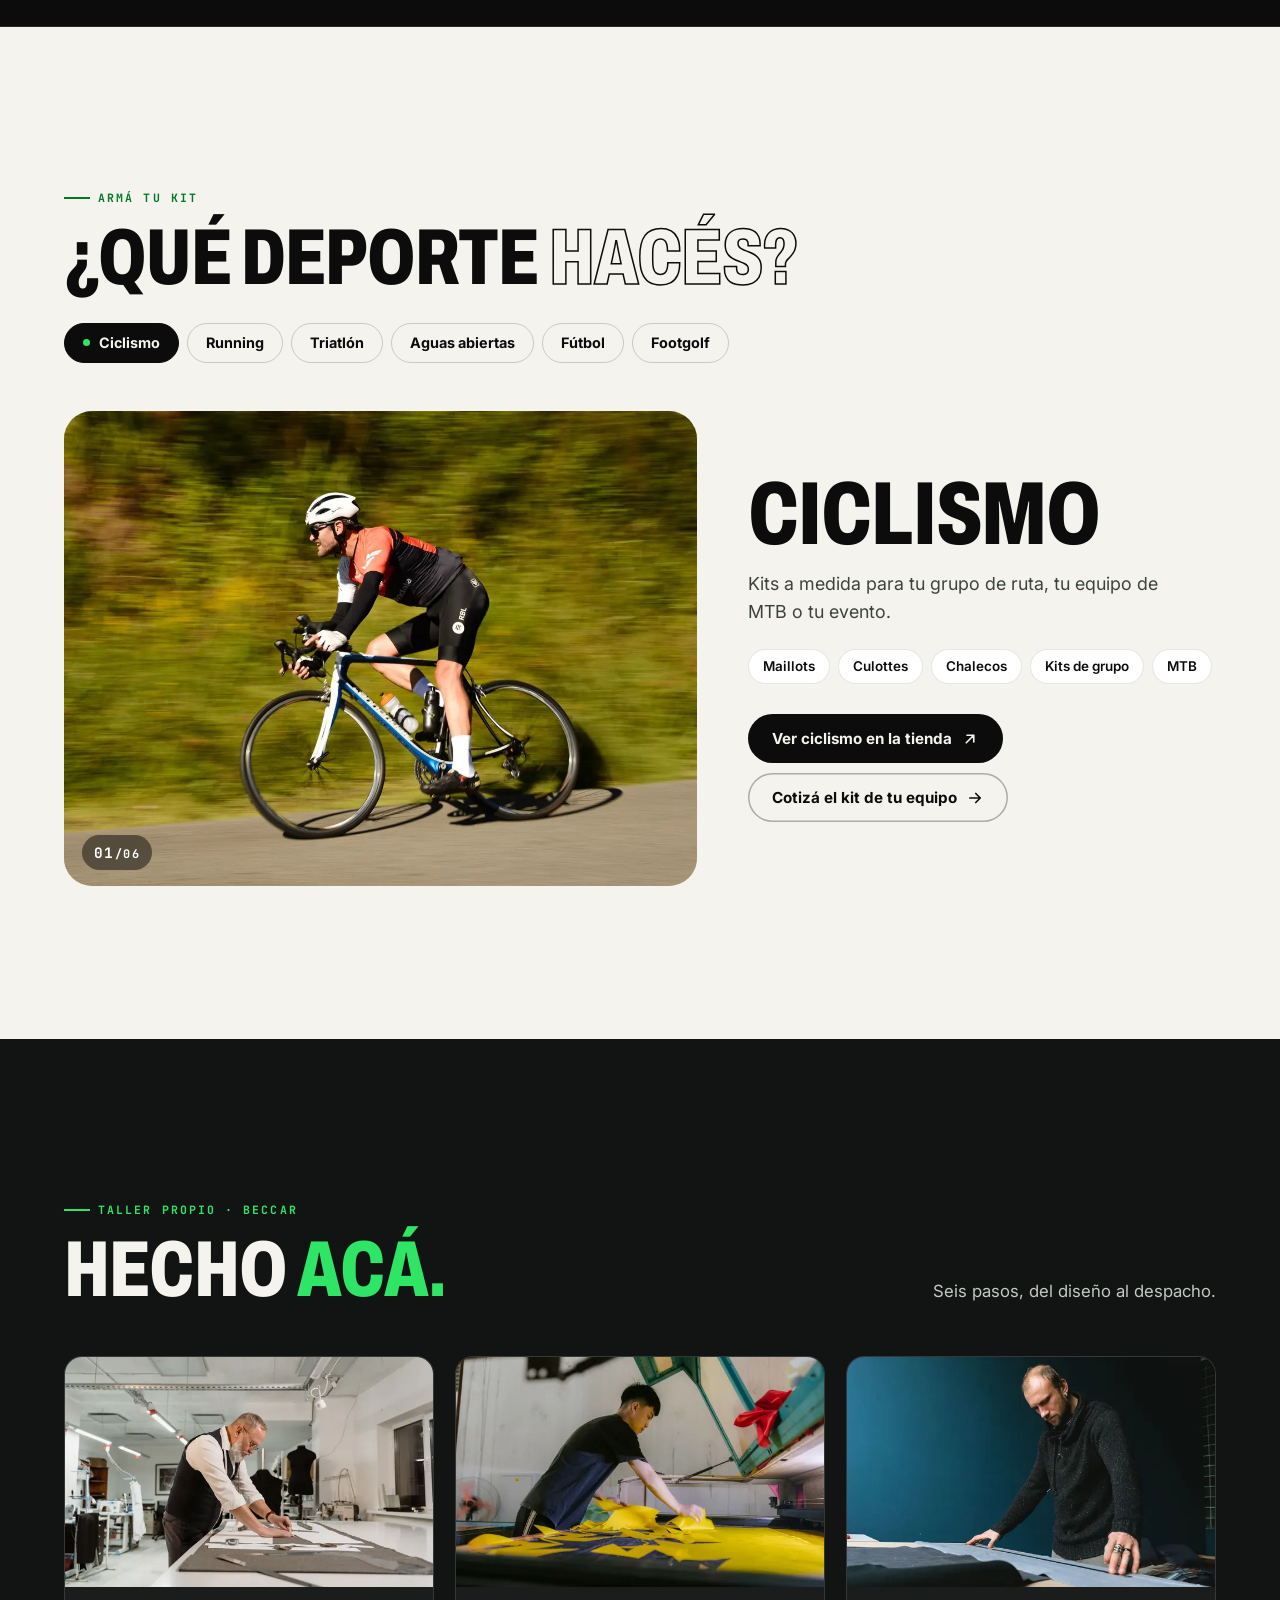
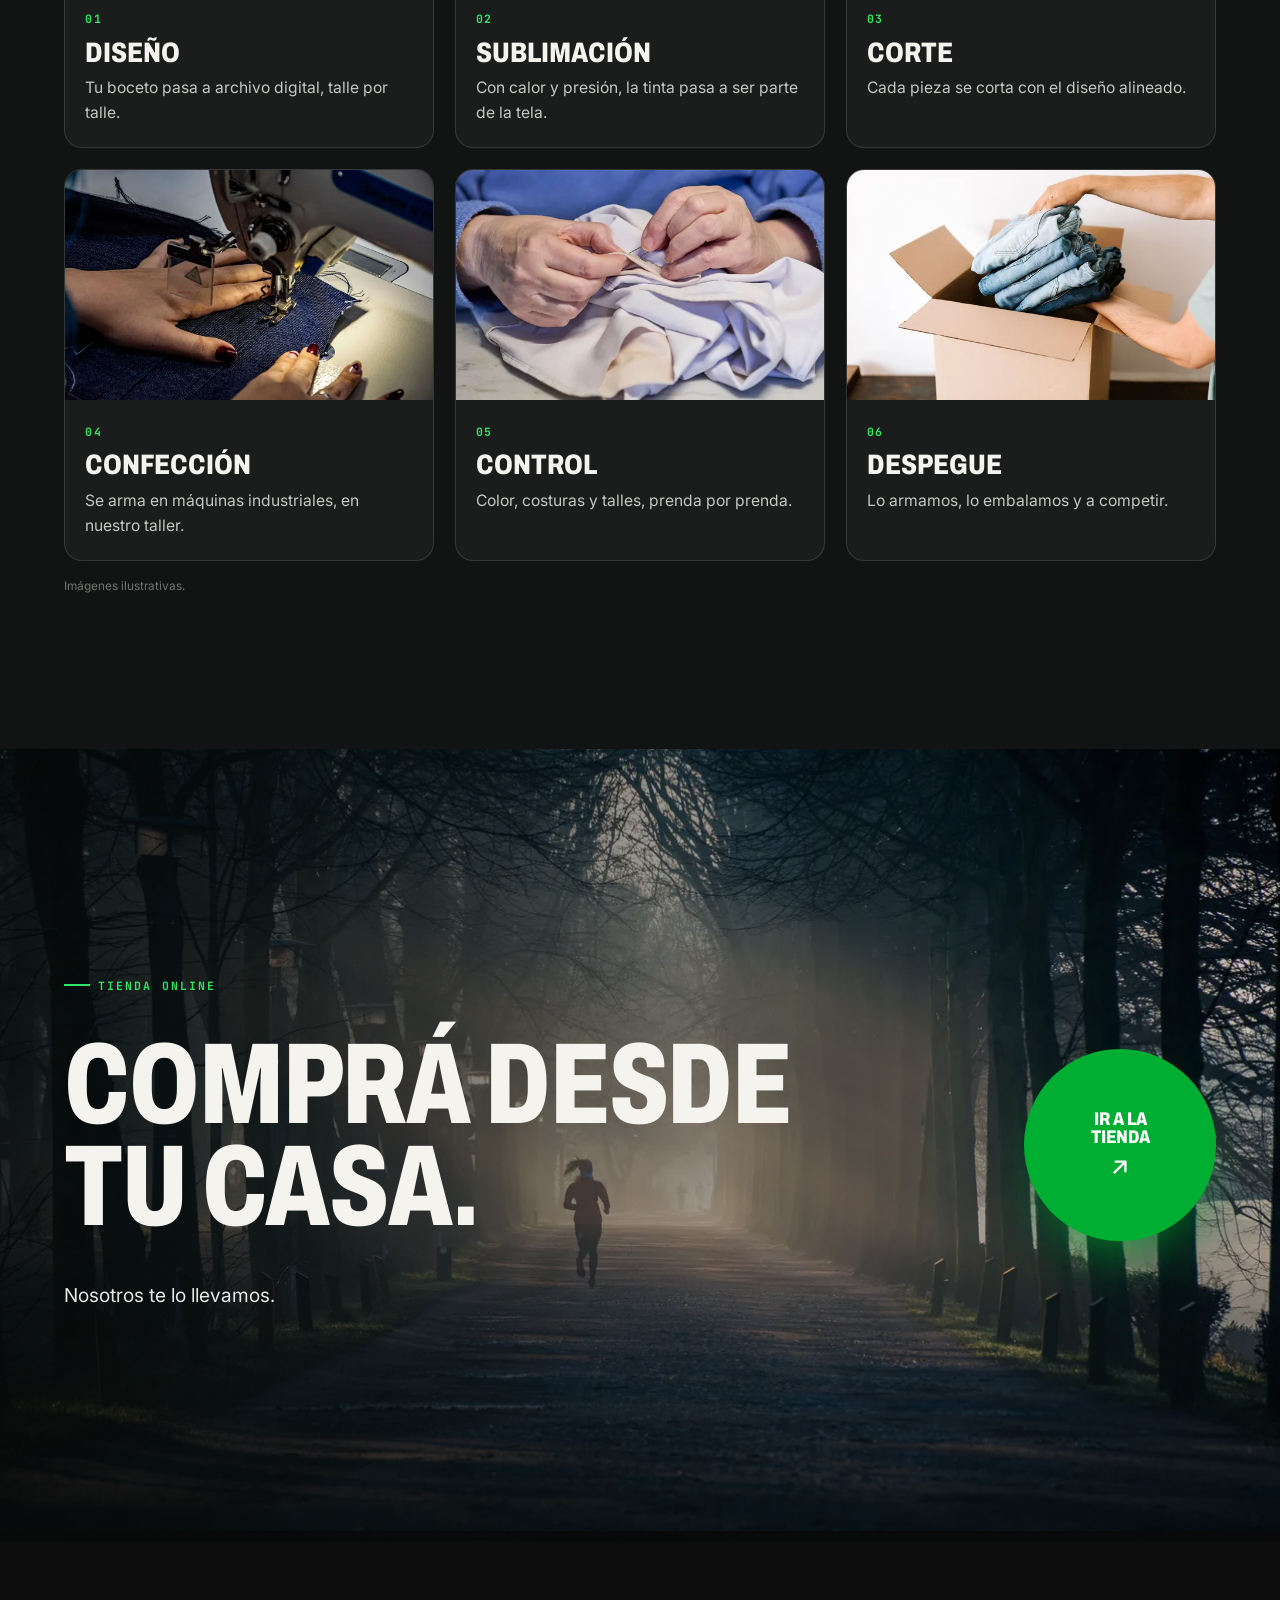
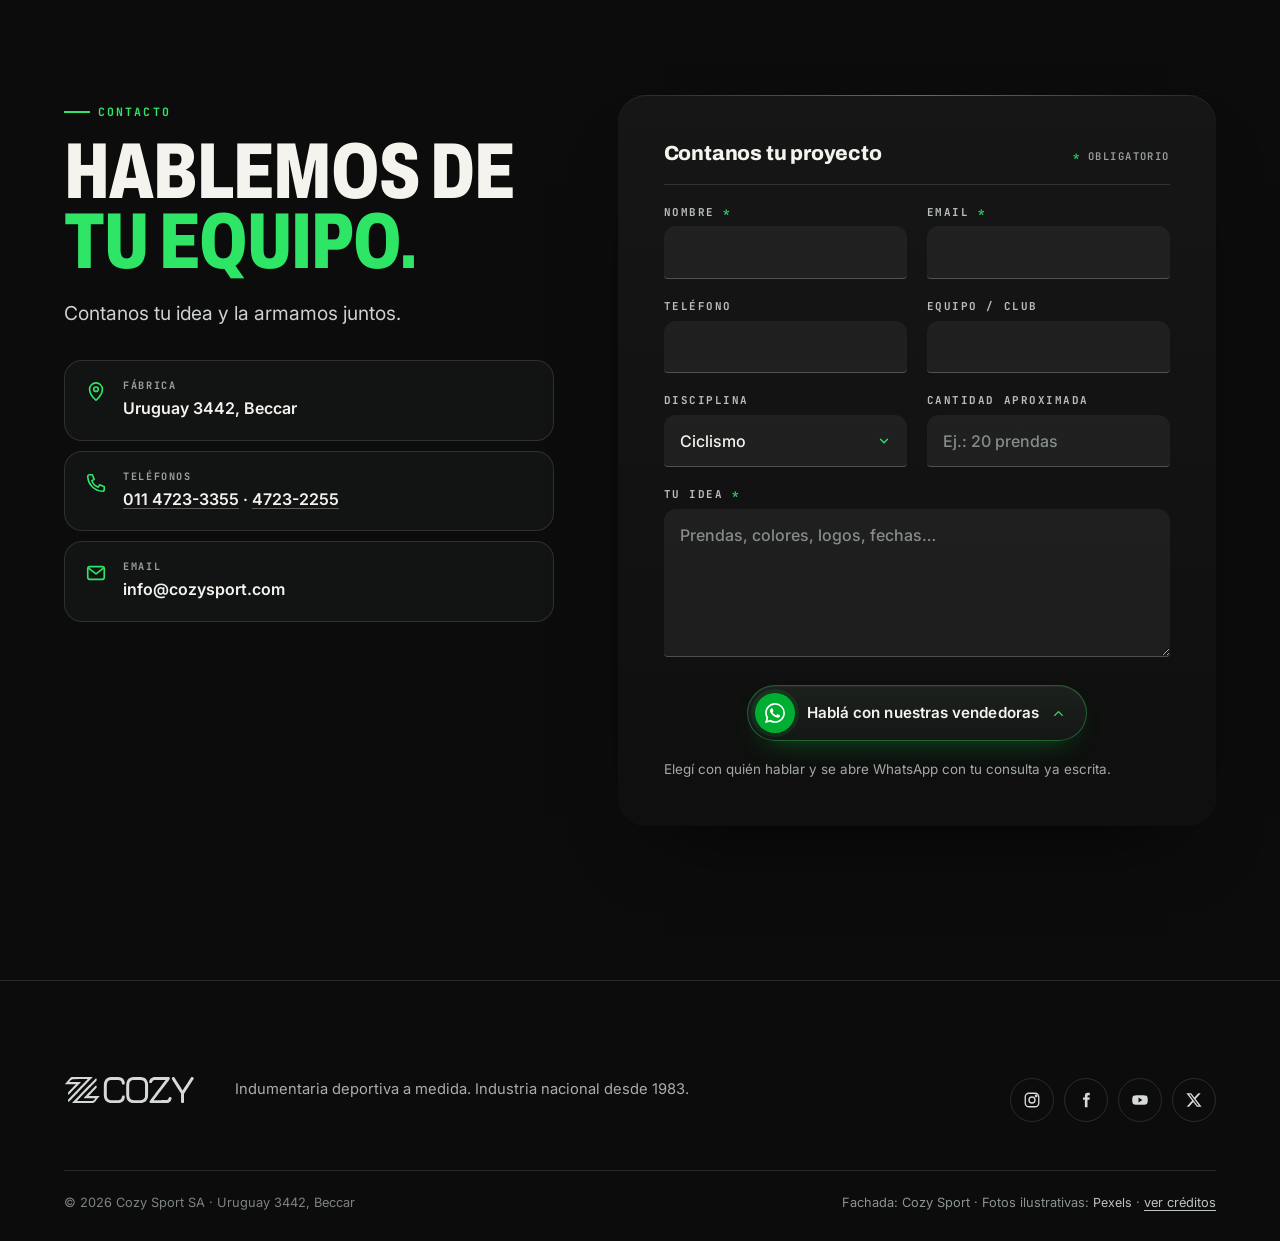
==== commit 8f0d9384: "SEO: sitemap, robots, datos estructurados y Open Graph" ====
--- a/index.html
+++ b/index.html
@@ -26,6 +26,7 @@
 <script type="application/ld+json">
 {"@context":"https://schema.org","@type":"ClothingStore","name":"Cozy Sport SA","description":"Indumentaria deportiva personalizada. Industria nacional desde 1983.","foundingDate":"1983","email":"info@cozysport.com","telephone":["+54 11 4723-3355","+54 11 4723-2255","+54 11 4723-3373"],"url":"https://cozysport.com/","address":{"@type":"PostalAddress","streetAddress":"Uruguay 3442","addressLocality":"Beccar","addressRegion":"Buenos Aires","postalCode":"1643","addressCountry":"AR"},"sameAs":["https://instagram.com/cozysport","https://www.facebook.com/cozysport","https://twitter.com/cozysport","https://www.youtube.com/channel/UCqqrq2bQ2Q-Dgik3gxvm1Yw","https://tiendacozy.com/"]}
 </script>
+  <link rel="canonical" href="https://juancjose.github.io/cozy-sport-portfolio12/">
 </head>
 <body>
 <a class="skip" href="#main">Saltar al contenido</a>
